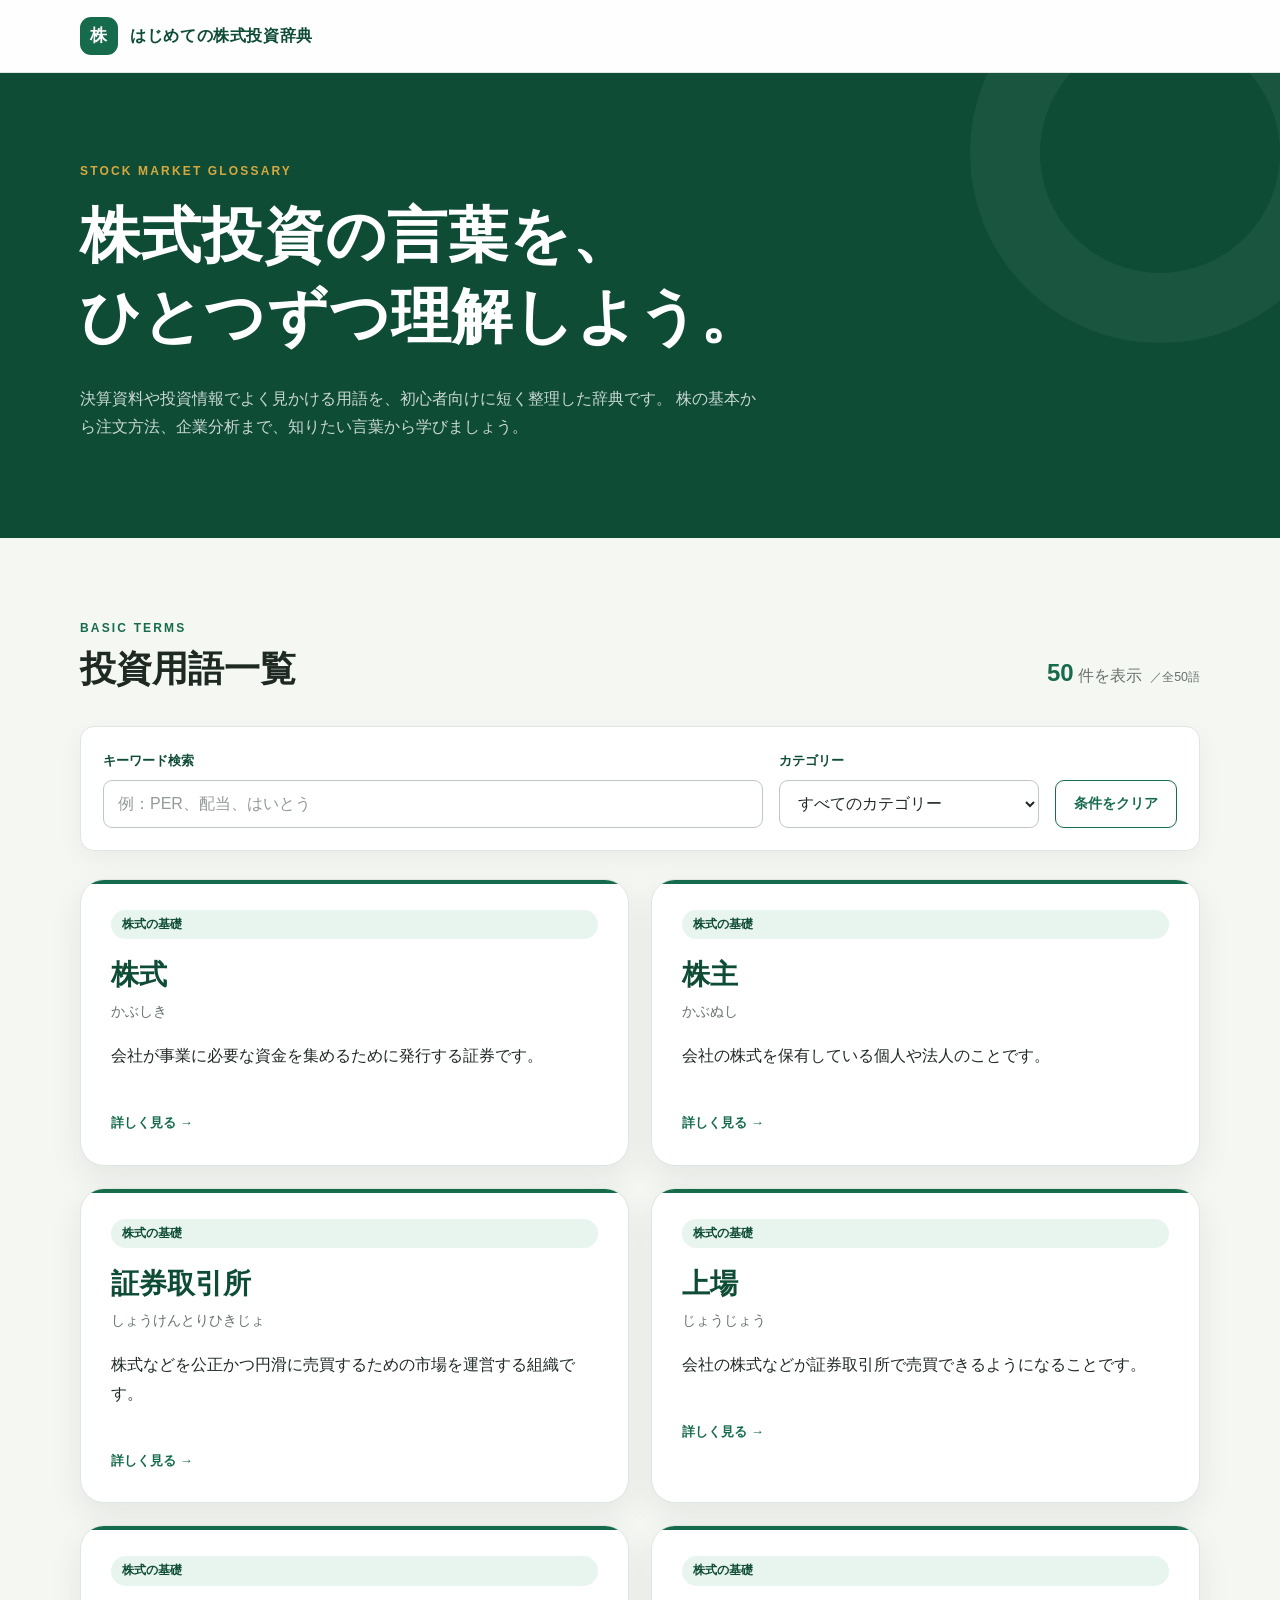
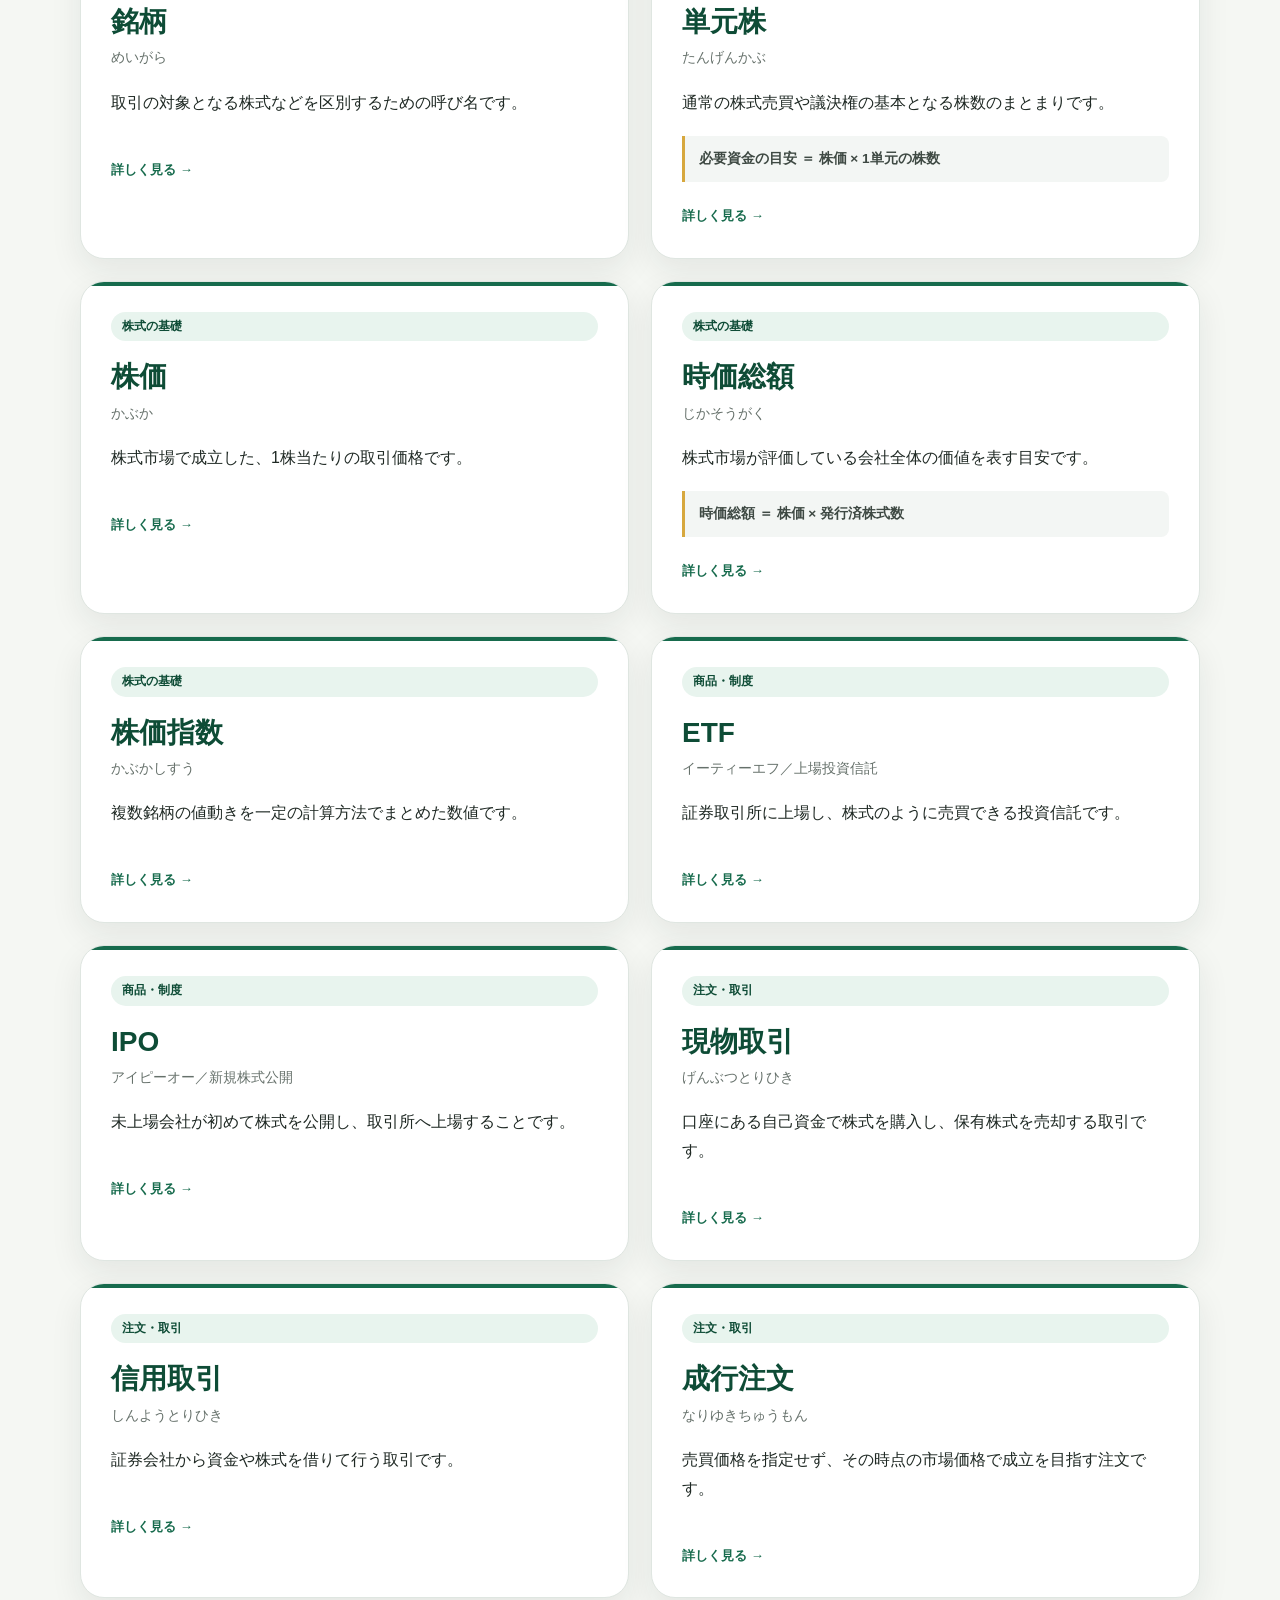
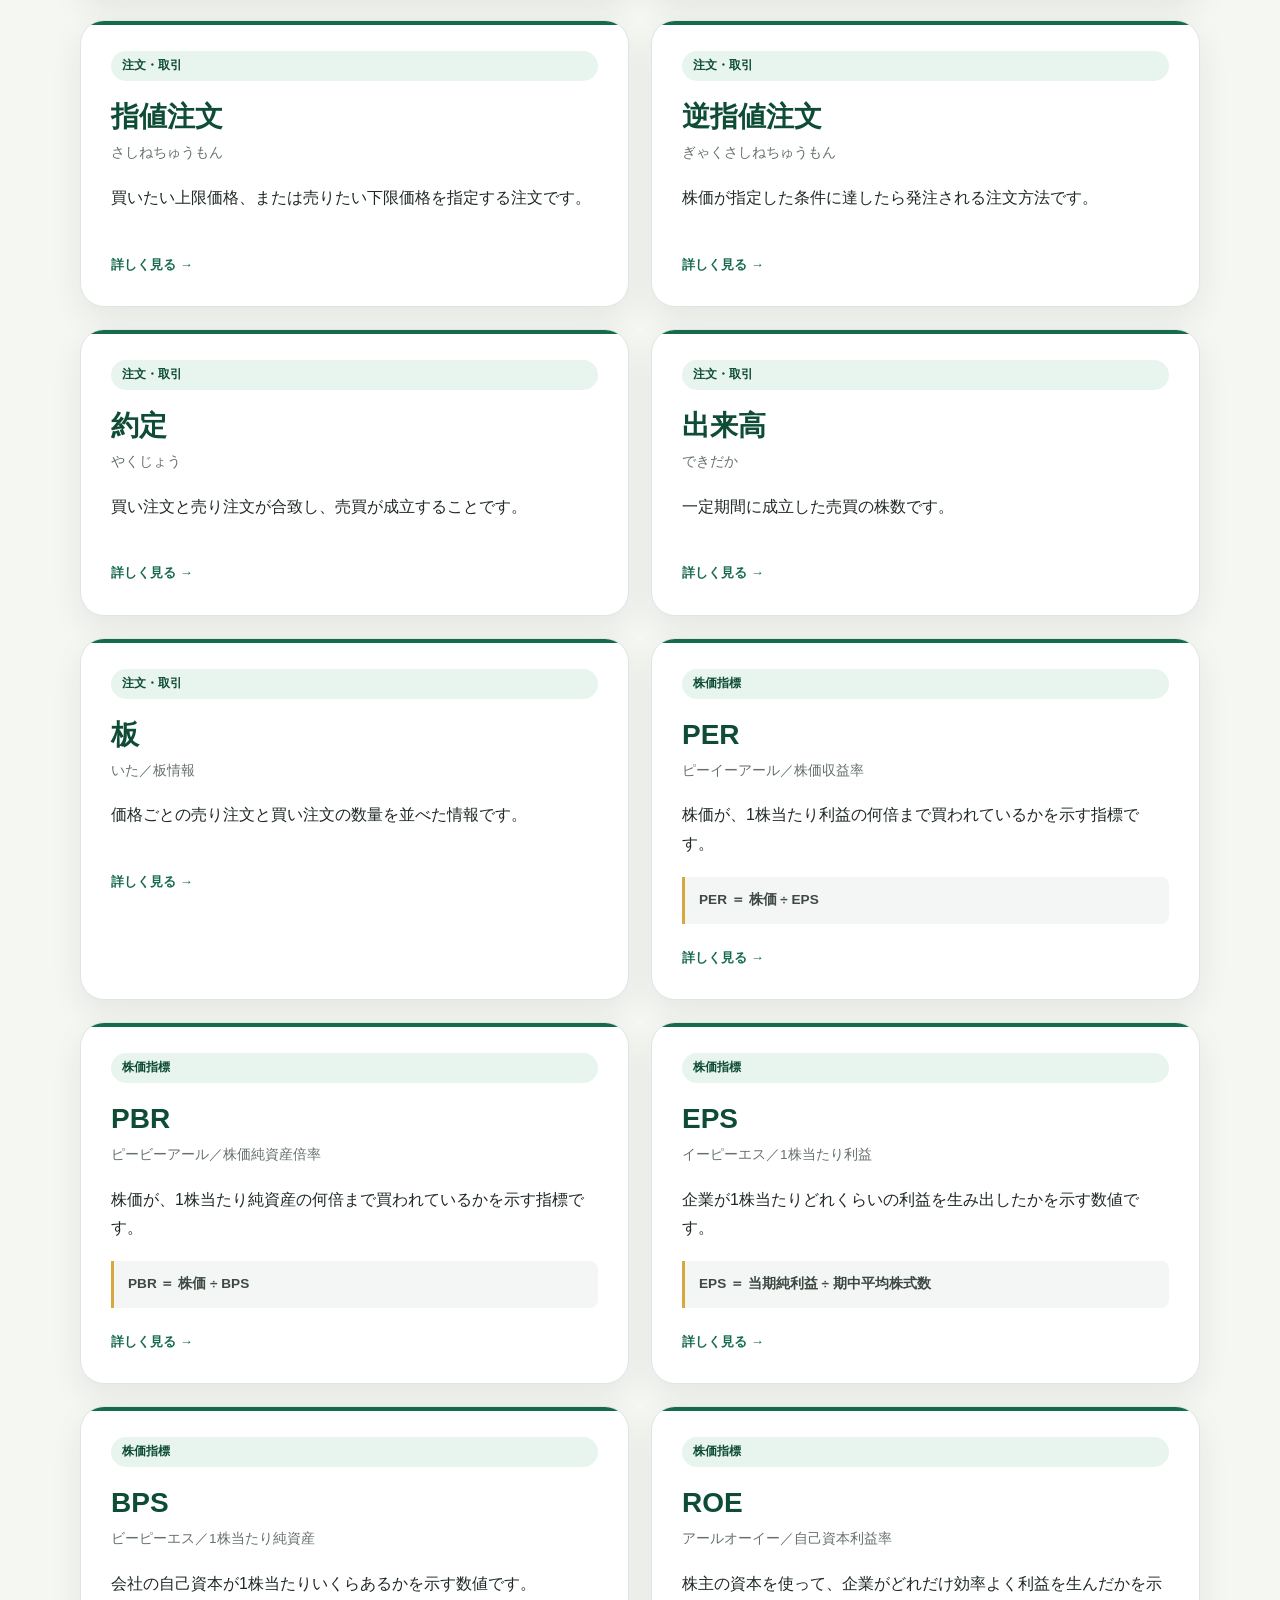
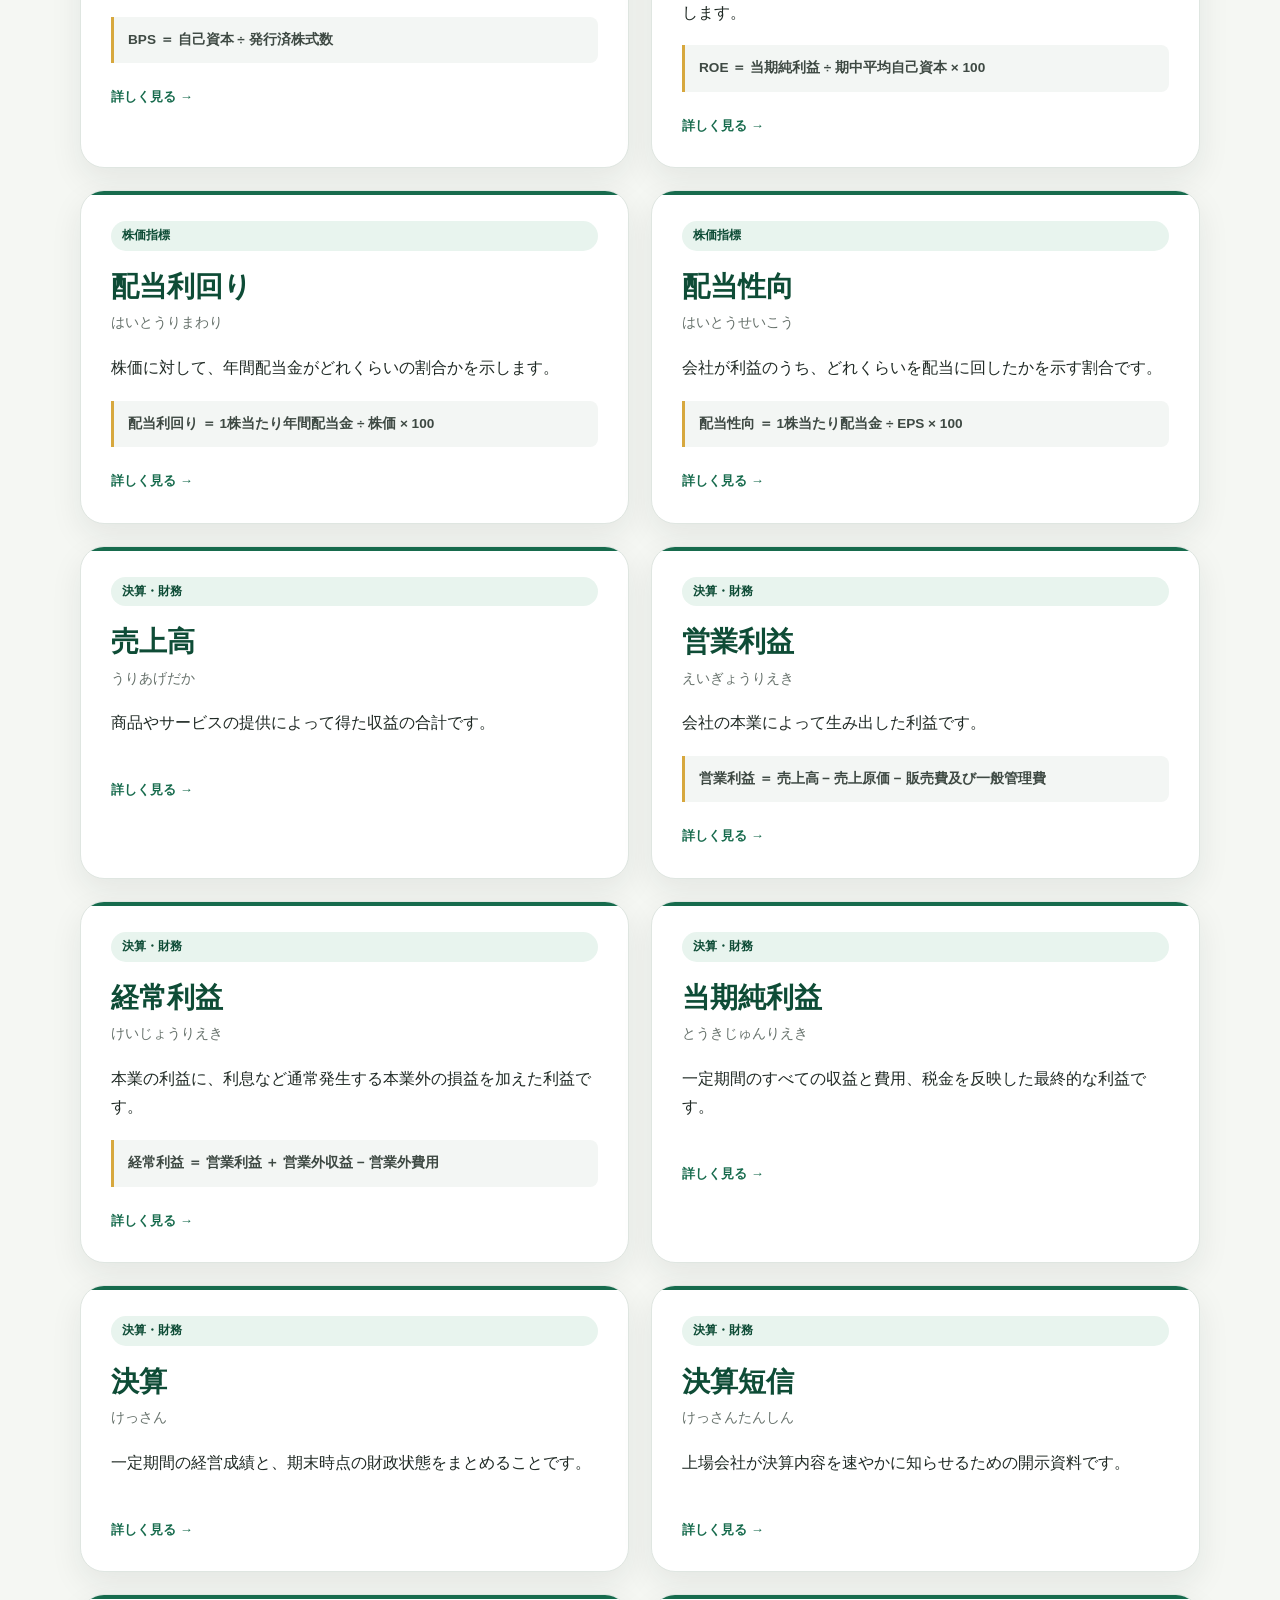
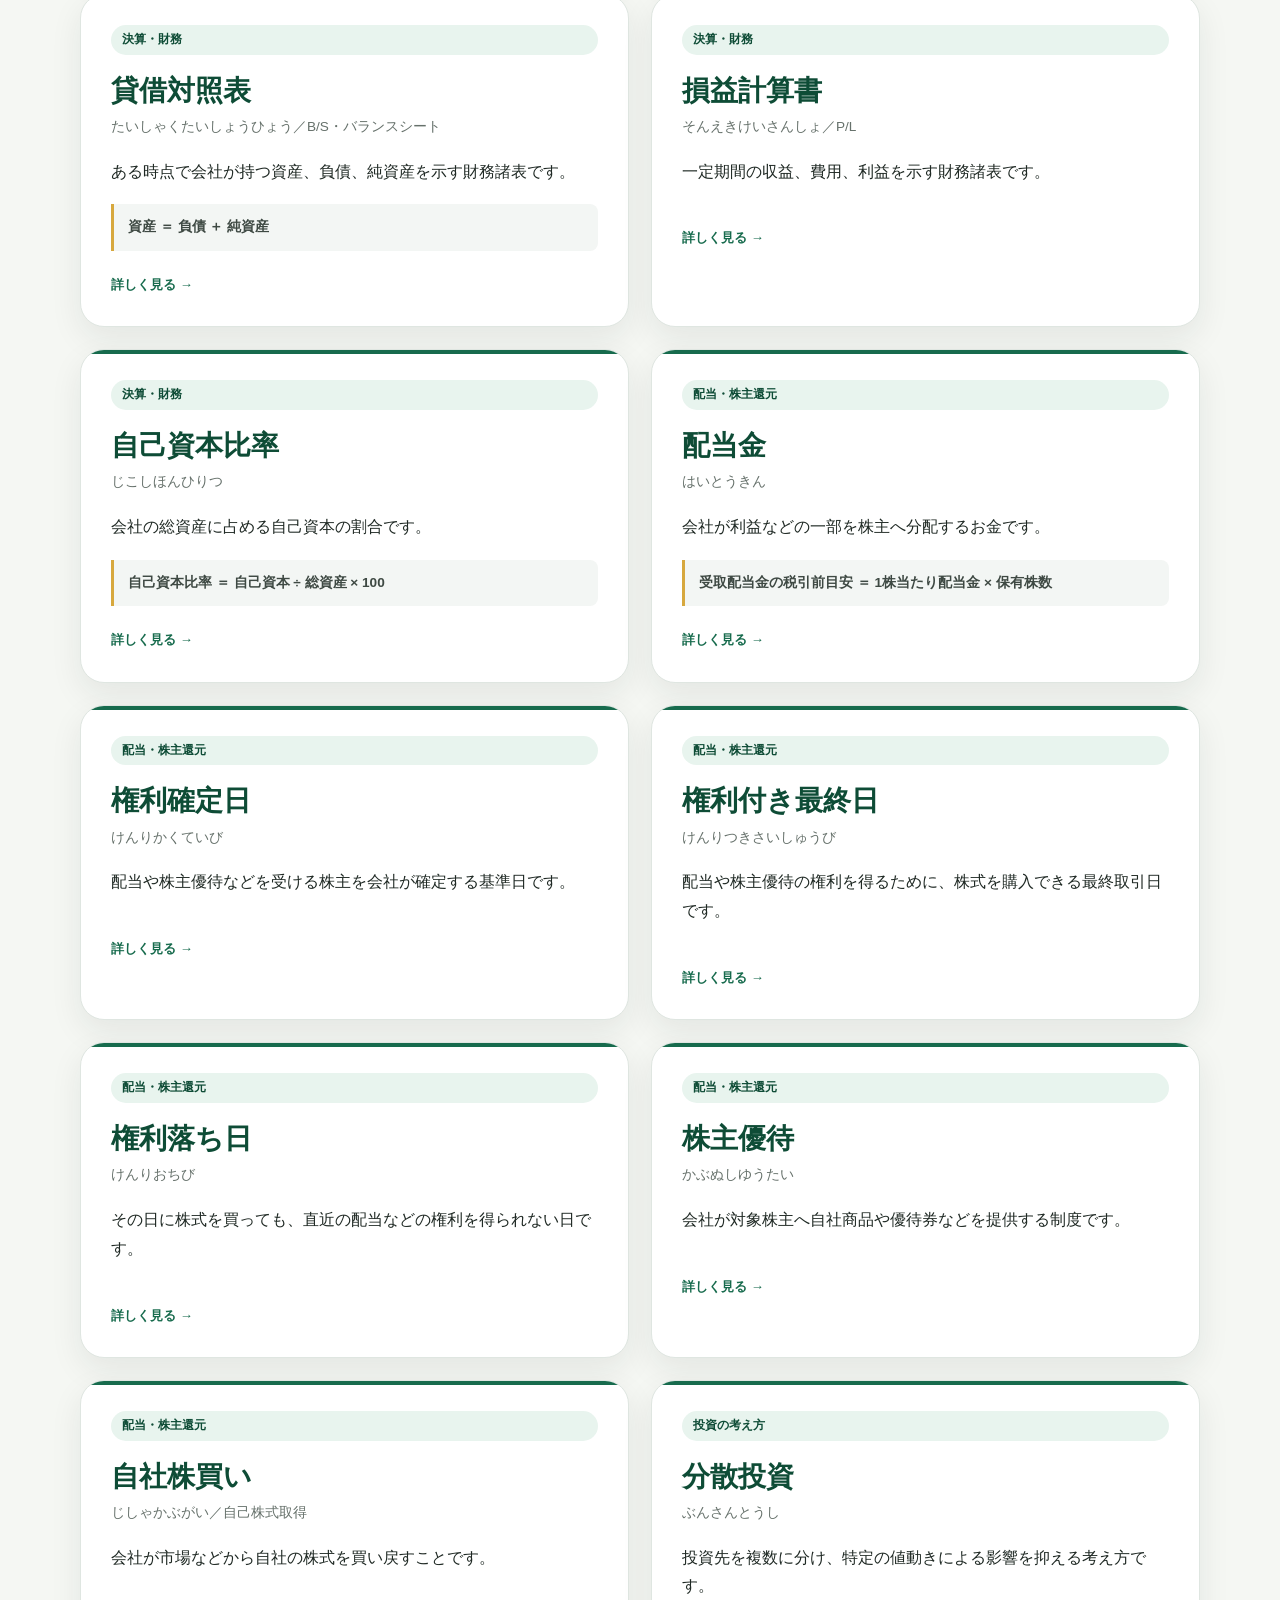
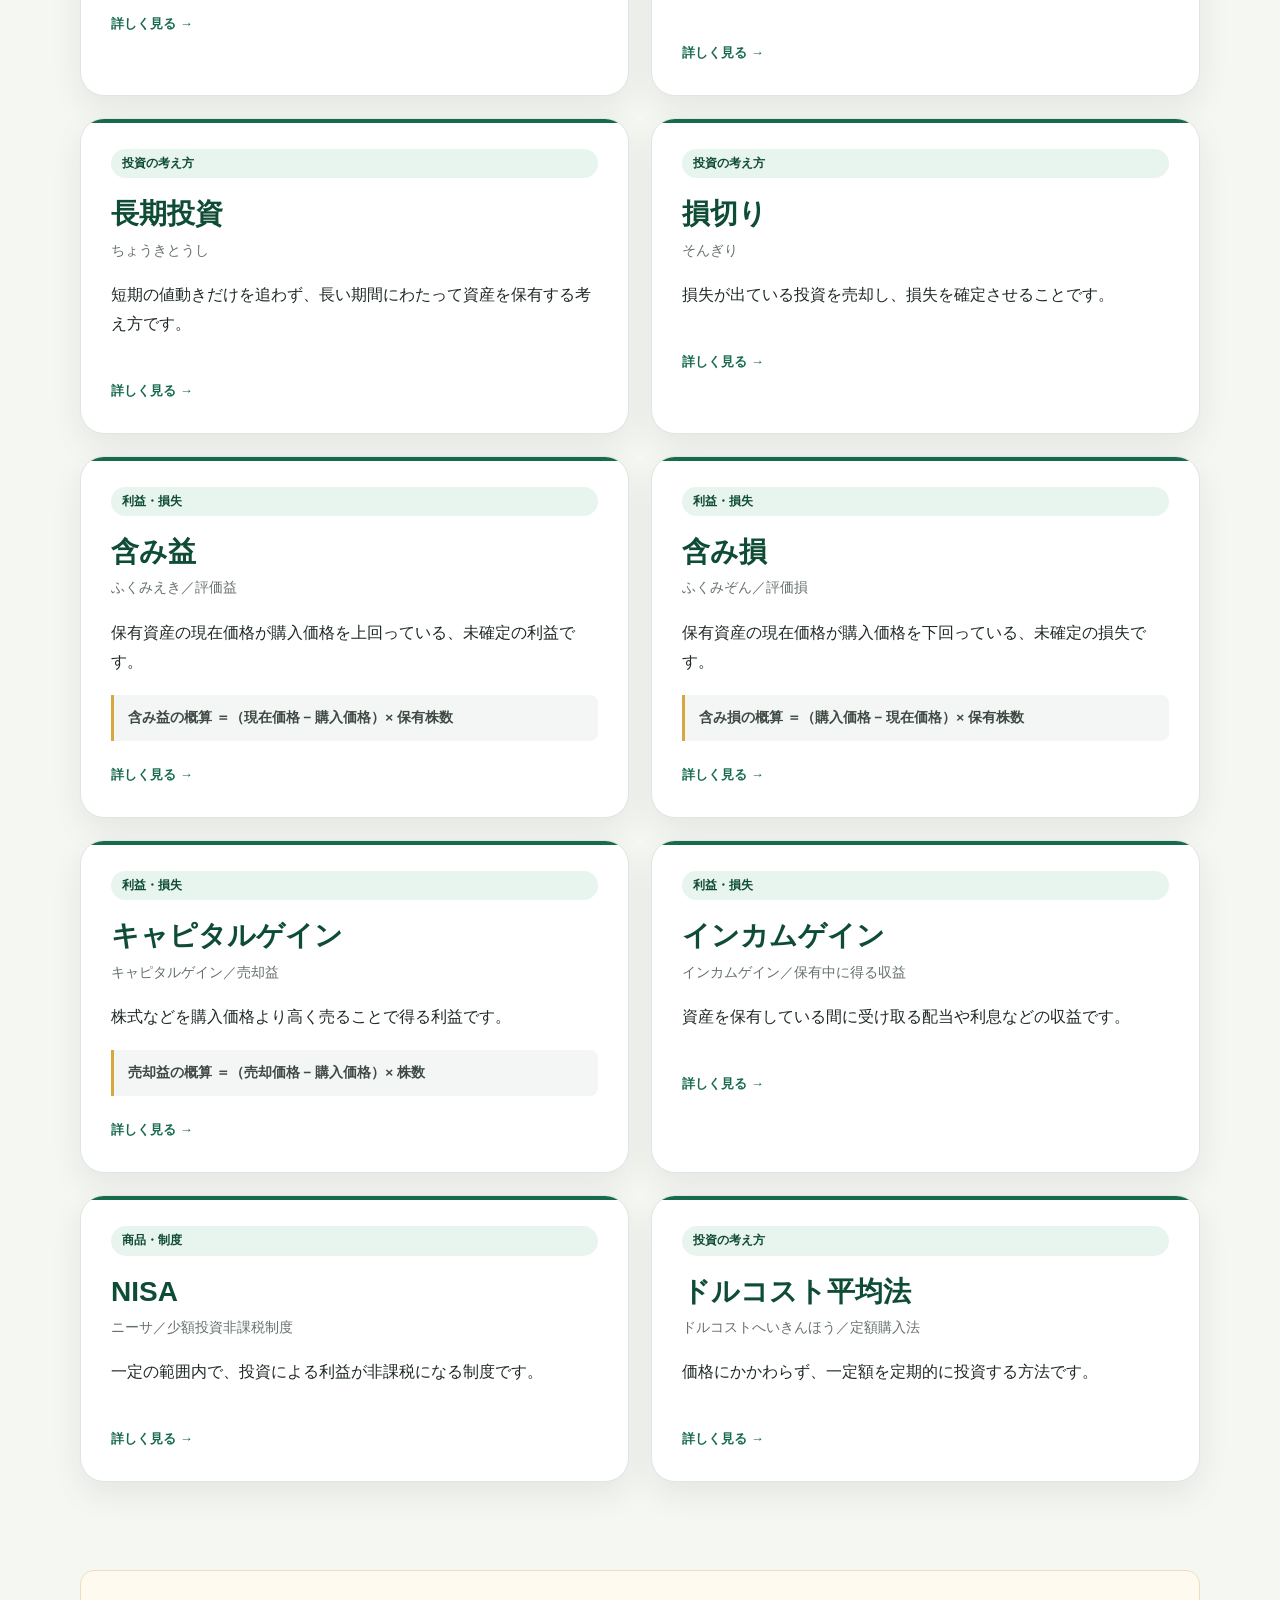
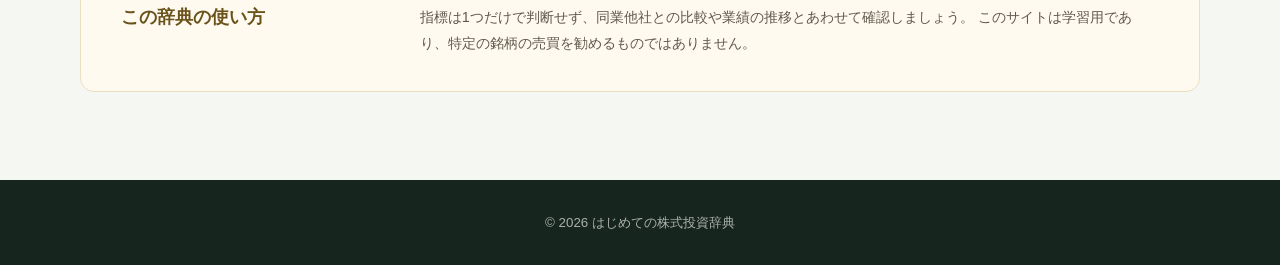
==== index.html @ 3ab5c58b "initial commit" ====
<!doctype html>
<html lang="ja">
  <head>
    <meta charset="UTF-8">
    <meta name="viewport" content="width=device-width, initial-scale=1.0">
    <meta
      name="description"
      content="株式投資を始めたばかりの人向けに、基本用語をわかりやすく紹介する辞書サイトです。"
    >
    <title>はじめての株式投資辞典</title>
    <link rel="stylesheet" href="./css/style.css">
    <script src="./js/app.js" defer></script>
  </head>
  <body>
    <header class="site-header">
      <div class="container header-inner">
        <a class="site-title" href="./index.html" aria-label="はじめての株式投資辞典 トップページ">
          <span class="site-title-mark" aria-hidden="true">株</span>
          <span>はじめての株式投資辞典</span>
        </a>
      </div>
    </header>

    <main>
      <section class="hero">
        <div class="container hero-inner">
          <p class="eyebrow">STOCK MARKET GLOSSARY</p>
          <h1>株式投資の言葉を、<br>ひとつずつ理解しよう。</h1>
          <p class="hero-description">
            決算資料や投資情報でよく見かける用語を、初心者向けに短く整理した辞典です。
            株の基本から注文方法、企業分析まで、知りたい言葉から学びましょう。
          </p>
        </div>
      </section>

      <section class="terms-section" aria-labelledby="terms-heading">
        <div class="container">
          <div class="section-heading">
            <div>
              <p class="section-label">BASIC TERMS</p>
              <h2 id="terms-heading">投資用語一覧</h2>
            </div>
            <p class="term-count">
              <strong id="term-count">—</strong>件を表示
              <small id="total-count"></small>
            </p>
          </div>

          <form id="search-form" class="search-panel" role="search">
            <div class="form-field search-field">
              <label for="search-input">キーワード検索</label>
              <input
                id="search-input"
                type="search"
                placeholder="例：PER、配当、はいとう"
                autocomplete="off"
              >
            </div>
            <div class="form-field">
              <label for="category-filter">カテゴリー</label>
              <select id="category-filter">
                <option value="">すべてのカテゴリー</option>
              </select>
            </div>
            <button id="reset-filters" class="reset-button" type="button">
              条件をクリア
            </button>
          </form>

          <p id="terms-status" class="terms-status" role="status">
            用語を読み込んでいます…
          </p>
          <div id="term-grid" class="term-grid" aria-busy="true"></div>
        </div>
      </section>

      <aside class="notice" aria-labelledby="notice-heading">
        <div class="container notice-inner">
          <h2 id="notice-heading">この辞典の使い方</h2>
          <p>
            指標は1つだけで判断せず、同業他社との比較や業績の推移とあわせて確認しましょう。
            このサイトは学習用であり、特定の銘柄の売買を勧めるものではありません。
          </p>
        </div>
      </aside>
    </main>

    <footer class="site-footer">
      <div class="container">
        <p><small>&copy; 2026 はじめての株式投資辞典</small></p>
      </div>
    </footer>
  </body>
</html>
---- css/style.css ----
:root {
  --color-bg: #f5f7f3;
  --color-surface: #ffffff;
  --color-text: #1f2924;
  --color-muted: #66716b;
  --color-primary: #176b4d;
  --color-primary-dark: #0e4c36;
  --color-primary-soft: #e8f4ee;
  --color-border: #dfe6e1;
  --color-accent: #d7a83e;
  --shadow-card: 0 12px 32px rgb(31 41 36 / 8%);
  --radius-large: 24px;
  --radius-medium: 14px;
  --content-width: 1120px;
}

*,
*::before,
*::after {
  box-sizing: border-box;
}

html {
  scroll-behavior: smooth;
}

body {
  margin: 0;
  background: var(--color-bg);
  color: var(--color-text);
  font-family:
    "Hiragino Kaku Gothic ProN", "Yu Gothic", "YuGothic", Meiryo, sans-serif;
  line-height: 1.8;
}

a {
  color: inherit;
}

[hidden] {
  display: none !important;
}

:focus-visible {
  outline: 3px solid #d7a83e;
  outline-offset: 3px;
}

.container {
  width: min(calc(100% - 40px), var(--content-width));
  margin-inline: auto;
}

.site-header {
  background: rgb(255 255 255 / 94%);
  border-bottom: 1px solid var(--color-border);
}

.header-inner {
  display: flex;
  align-items: center;
  min-height: 72px;
}

.site-title {
  display: inline-flex;
  gap: 12px;
  align-items: center;
  color: var(--color-primary-dark);
  font-size: 1rem;
  font-weight: 700;
  letter-spacing: 0.04em;
  text-decoration: none;
}

.site-title-mark {
  display: grid;
  width: 38px;
  height: 38px;
  place-items: center;
  background: var(--color-primary);
  border-radius: 11px;
  color: #ffffff;
  font-size: 1.05rem;
}

.hero {
  position: relative;
  overflow: hidden;
  background: var(--color-primary-dark);
  color: #ffffff;
}

.hero::after {
  position: absolute;
  top: -110px;
  right: -70px;
  width: 380px;
  height: 380px;
  border: 70px solid rgb(255 255 255 / 5%);
  border-radius: 50%;
  content: "";
}

.hero-inner {
  position: relative;
  z-index: 1;
  padding-block: 88px 96px;
}

.eyebrow,
.section-label {
  margin: 0 0 12px;
  color: var(--color-accent);
  font-size: 0.75rem;
  font-weight: 700;
  letter-spacing: 0.18em;
}

.hero h1 {
  max-width: 760px;
  margin: 0;
  font-size: clamp(2rem, 5vw, 3.75rem);
  line-height: 1.35;
  letter-spacing: 0.02em;
}

.hero-description {
  max-width: 680px;
  margin: 28px 0 0;
  color: rgb(255 255 255 / 78%);
  font-size: 1rem;
}

.terms-section {
  padding-block: 80px 88px;
}

.section-heading {
  display: flex;
  gap: 24px;
  align-items: end;
  justify-content: space-between;
  margin-bottom: 32px;
}

.section-label {
  color: var(--color-primary);
  margin-bottom: 4px;
}

.section-heading h2,
.notice h2 {
  margin: 0;
  line-height: 1.4;
}

.section-heading h2 {
  font-size: clamp(1.6rem, 3vw, 2.25rem);
}

.term-count {
  margin: 0;
  color: var(--color-muted);
  white-space: nowrap;
}

.term-count strong {
  margin-right: 4px;
  color: var(--color-primary);
  font-size: 1.5rem;
}

.term-count small {
  margin-left: 4px;
  font-size: 0.78rem;
}

.search-panel {
  display: grid;
  grid-template-columns: minmax(0, 1fr) minmax(200px, 260px) auto;
  gap: 16px;
  align-items: end;
  margin-bottom: 28px;
  padding: 22px;
  background: var(--color-surface);
  border: 1px solid var(--color-border);
  border-radius: var(--radius-medium);
  box-shadow: 0 8px 24px rgb(31 41 36 / 5%);
}

.form-field {
  display: flex;
  flex-direction: column;
  gap: 7px;
}

.form-field label {
  color: var(--color-primary-dark);
  font-size: 0.82rem;
  font-weight: 700;
}

.form-field input,
.form-field select {
  width: 100%;
  height: 48px;
  padding-inline: 14px;
  background: #ffffff;
  border: 1px solid #bdc9c1;
  border-radius: 9px;
  color: var(--color-text);
  font: inherit;
}

.form-field input::placeholder {
  color: #929b96;
}

.form-field input:focus,
.form-field select:focus {
  border-color: var(--color-primary);
  outline: 3px solid rgb(23 107 77 / 16%);
}

.reset-button {
  height: 48px;
  padding-inline: 18px;
  background: #ffffff;
  border: 1px solid var(--color-primary);
  border-radius: 9px;
  color: var(--color-primary);
  cursor: pointer;
  font: inherit;
  font-size: 0.85rem;
  font-weight: 700;
}

.reset-button:hover {
  background: var(--color-primary-soft);
}

.term-grid {
  display: grid;
  grid-template-columns: repeat(2, minmax(0, 1fr));
  gap: 22px;
}

.terms-status {
  margin: 0;
  padding: 30px;
  background: var(--color-surface);
  border: 1px solid var(--color-border);
  border-radius: var(--radius-medium);
  color: var(--color-muted);
  text-align: center;
}

.terms-status.is-error {
  background: #fff4f2;
  border-color: #edc5bd;
  color: #8b3024;
}

.term-card {
  position: relative;
  overflow: hidden;
  background: var(--color-surface);
  border: 1px solid var(--color-border);
  border-radius: var(--radius-large);
  box-shadow: var(--shadow-card);
  transition:
    transform 180ms ease,
    box-shadow 180ms ease,
    border-color 180ms ease;
}

.term-card::before {
  position: absolute;
  top: 0;
  left: 0;
  width: 100%;
  height: 4px;
  background: var(--color-primary);
  content: "";
}

.term-card:hover {
  border-color: #adc9bb;
  box-shadow: 0 18px 38px rgb(31 41 36 / 13%);
  transform: translateY(-3px);
}

.term-card:focus-within {
  border-color: var(--color-primary);
}

.term-card-link {
  display: flex;
  flex-direction: column;
  min-height: 100%;
  padding: 30px;
  text-decoration: none;
}

.term-card-link:focus-visible {
  outline-offset: -4px;
}

.category-badge {
  display: inline-block;
  padding: 4px 11px;
  background: var(--color-primary-soft);
  border-radius: 999px;
  color: var(--color-primary-dark);
  font-size: 0.75rem;
  font-weight: 700;
}

.term-card h3 {
  margin: 18px 0 0;
  color: var(--color-primary-dark);
  font-size: 1.75rem;
  line-height: 1.3;
}

.reading {
  margin: 6px 0 0;
  color: var(--color-muted);
  font-size: 0.85rem;
}

.term-summary {
  margin: 18px 0;
}

.formula {
  margin: 0;
  padding: 11px 14px;
  background: #f3f6f4;
  border-left: 3px solid var(--color-accent);
  border-radius: 0 8px 8px 0;
  color: #3e4943;
  font-size: 0.85rem;
  font-weight: 700;
}

.detail-link-label {
  margin-top: 22px;
  color: var(--color-primary);
  font-size: 0.82rem;
  font-weight: 700;
}

.detail-main {
  min-height: calc(100vh - 145px);
  padding-block: 30px 88px;
}

.breadcrumb {
  display: flex;
  gap: 9px;
  align-items: center;
  margin-bottom: 24px;
  color: var(--color-muted);
  font-size: 0.82rem;
}

.breadcrumb a {
  color: var(--color-primary);
  text-underline-offset: 3px;
}

.detail-status {
  margin-bottom: 28px;
}

.term-detail {
  overflow: hidden;
  background: var(--color-surface);
  border: 1px solid var(--color-border);
  border-radius: var(--radius-large);
  box-shadow: var(--shadow-card);
}

.detail-header {
  padding: 50px 56px;
  background: var(--color-primary-dark);
  color: #ffffff;
}

.detail-header h1 {
  margin: 18px 0 0;
  font-size: clamp(2.4rem, 6vw, 4.5rem);
  line-height: 1.2;
}

.detail-reading {
  margin: 8px 0 0;
  color: rgb(255 255 255 / 68%);
  font-size: 0.9rem;
}

.detail-summary {
  max-width: 780px;
  margin: 28px 0 0;
  color: rgb(255 255 255 / 88%);
  font-size: clamp(1rem, 2vw, 1.2rem);
}

.detail-content {
  padding: 12px 56px 46px;
}

.detail-section {
  display: grid;
  grid-template-columns: 180px minmax(0, 1fr);
  gap: 34px;
  padding-block: 34px;
  border-bottom: 1px solid var(--color-border);
}

.detail-section:last-child {
  border-bottom: 0;
}

.detail-section h2,
.related-section h2 {
  margin: 0;
  color: var(--color-primary-dark);
  font-size: 1.08rem;
  line-height: 1.6;
}

.detail-section > p {
  margin-block: 0;
}

.detail-formula {
  align-self: start;
}

.caution-section {
  margin-top: 20px;
  padding: 26px;
  background: #fffaf0;
  border: 1px solid #ecdfbf;
  border-radius: var(--radius-medium);
}

.caution-section h2 {
  color: #6a521b;
}

.caution-section p {
  color: #5f594c;
}

.related-section {
  margin-top: 54px;
}

.related-heading-row {
  margin-bottom: 20px;
}

.related-grid {
  display: grid;
  grid-template-columns: repeat(3, minmax(0, 1fr));
  gap: 16px;
}

.related-card {
  display: flex;
  flex-direction: column;
  gap: 8px;
  padding: 22px;
  background: var(--color-surface);
  border: 1px solid var(--color-border);
  border-radius: var(--radius-medium);
  text-decoration: none;
  transition:
    border-color 180ms ease,
    transform 180ms ease;
}

.related-card:hover {
  border-color: var(--color-primary);
  transform: translateY(-2px);
}

.related-card strong {
  color: var(--color-primary-dark);
  font-size: 1.05rem;
}

.related-card span {
  color: var(--color-muted);
  font-size: 0.82rem;
  line-height: 1.7;
}

.back-link {
  display: inline-block;
  margin-top: 42px;
  color: var(--color-primary);
  font-size: 0.9rem;
  font-weight: 700;
  text-underline-offset: 4px;
}

.notice {
  padding-bottom: 88px;
}

.notice-inner {
  display: grid;
  grid-template-columns: minmax(180px, 0.35fr) 1fr;
  gap: 40px;
  padding: 34px 40px;
  background: #fffaf0;
  border: 1px solid #ecdfbf;
  border-radius: var(--radius-medium);
}

.notice h2 {
  color: #6a521b;
  font-size: 1.1rem;
}

.notice p {
  margin: 0;
  color: #5f594c;
  font-size: 0.9rem;
}

.site-footer {
  padding-block: 28px;
  background: #17251f;
  color: rgb(255 255 255 / 64%);
  text-align: center;
}

.site-footer p {
  margin: 0;
}

@media (max-width: 720px) {
  .container {
    width: min(calc(100% - 28px), var(--content-width));
  }

  .header-inner {
    min-height: 64px;
  }

  .hero-inner {
    padding-block: 64px 70px;
  }

  .hero-description {
    margin-top: 22px;
    font-size: 0.95rem;
  }

  .terms-section {
    padding-block: 58px 64px;
  }

  .section-heading {
    align-items: start;
  }

  .search-panel {
    grid-template-columns: 1fr;
    padding: 18px;
  }

  .reset-button {
    width: 100%;
  }

  .term-grid {
    grid-template-columns: 1fr;
  }

  .term-card {
    border-radius: 18px;
  }

  .term-card-link {
    padding: 25px 22px;
  }

  .detail-main {
    padding-block: 22px 64px;
  }

  .detail-header {
    padding: 38px 24px;
  }

  .detail-content {
    padding: 4px 22px 28px;
  }

  .detail-section {
    grid-template-columns: 1fr;
    gap: 12px;
    padding-block: 26px;
  }

  .caution-section {
    padding: 22px;
  }

  .related-grid {
    grid-template-columns: 1fr;
  }

  .notice {
    padding-bottom: 64px;
  }

  .notice-inner {
    grid-template-columns: 1fr;
    gap: 12px;
    padding: 26px 22px;
  }
}

@media (prefers-reduced-motion: reduce) {
  html {
    scroll-behavior: auto;
  }

  .term-card,
  .related-card {
    transition: none;
  }
}
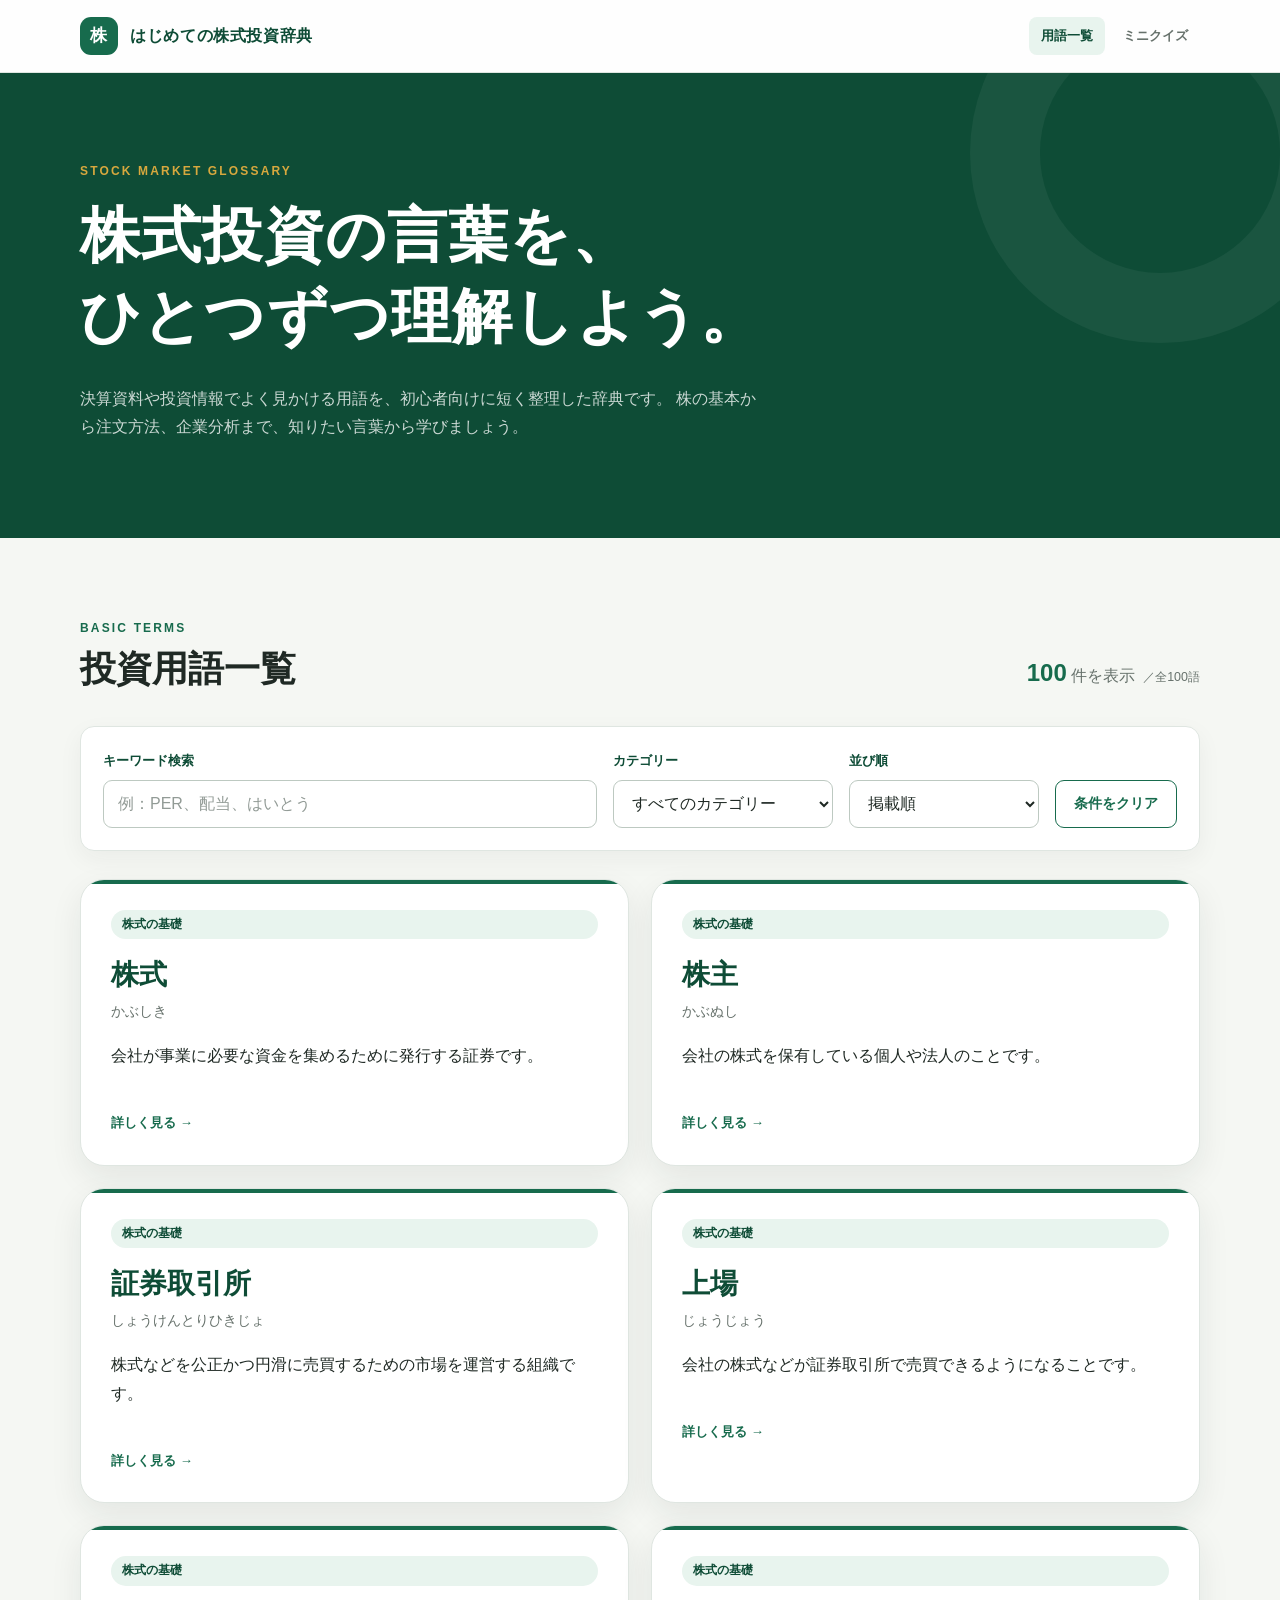
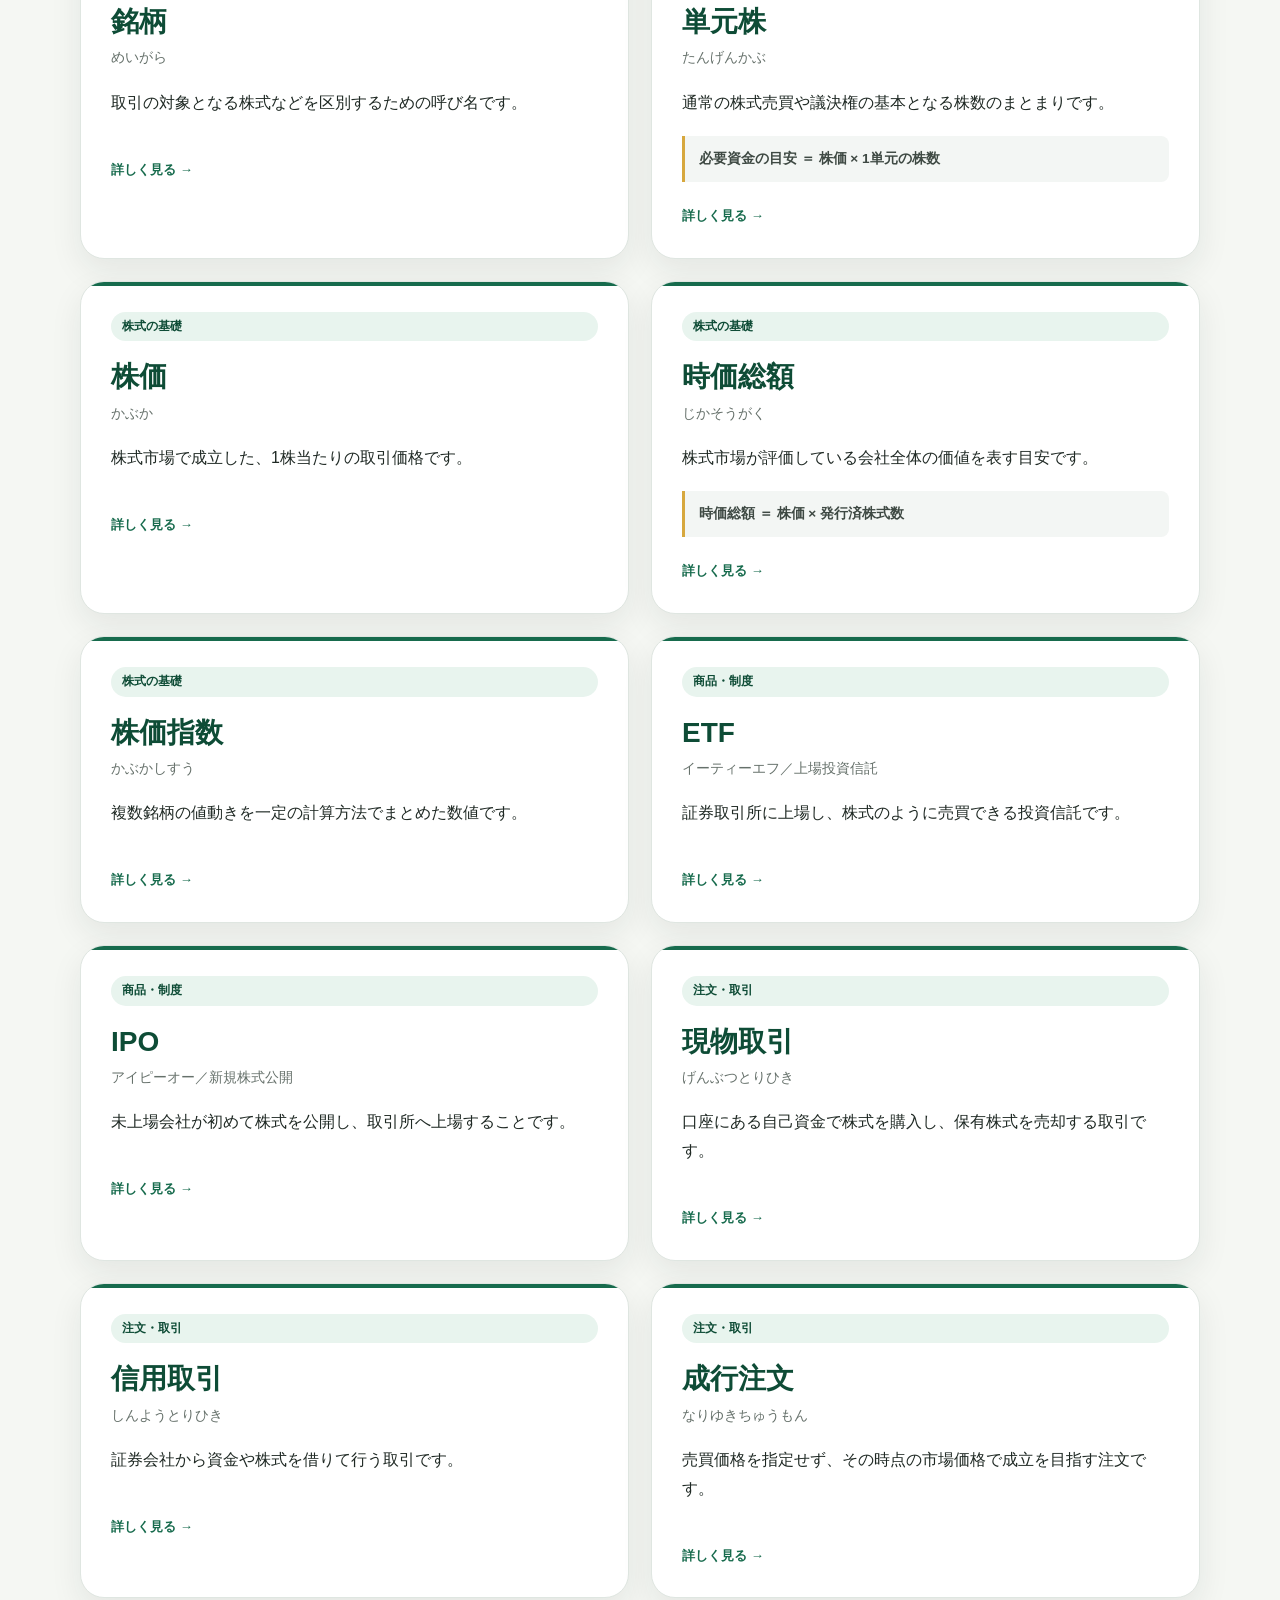
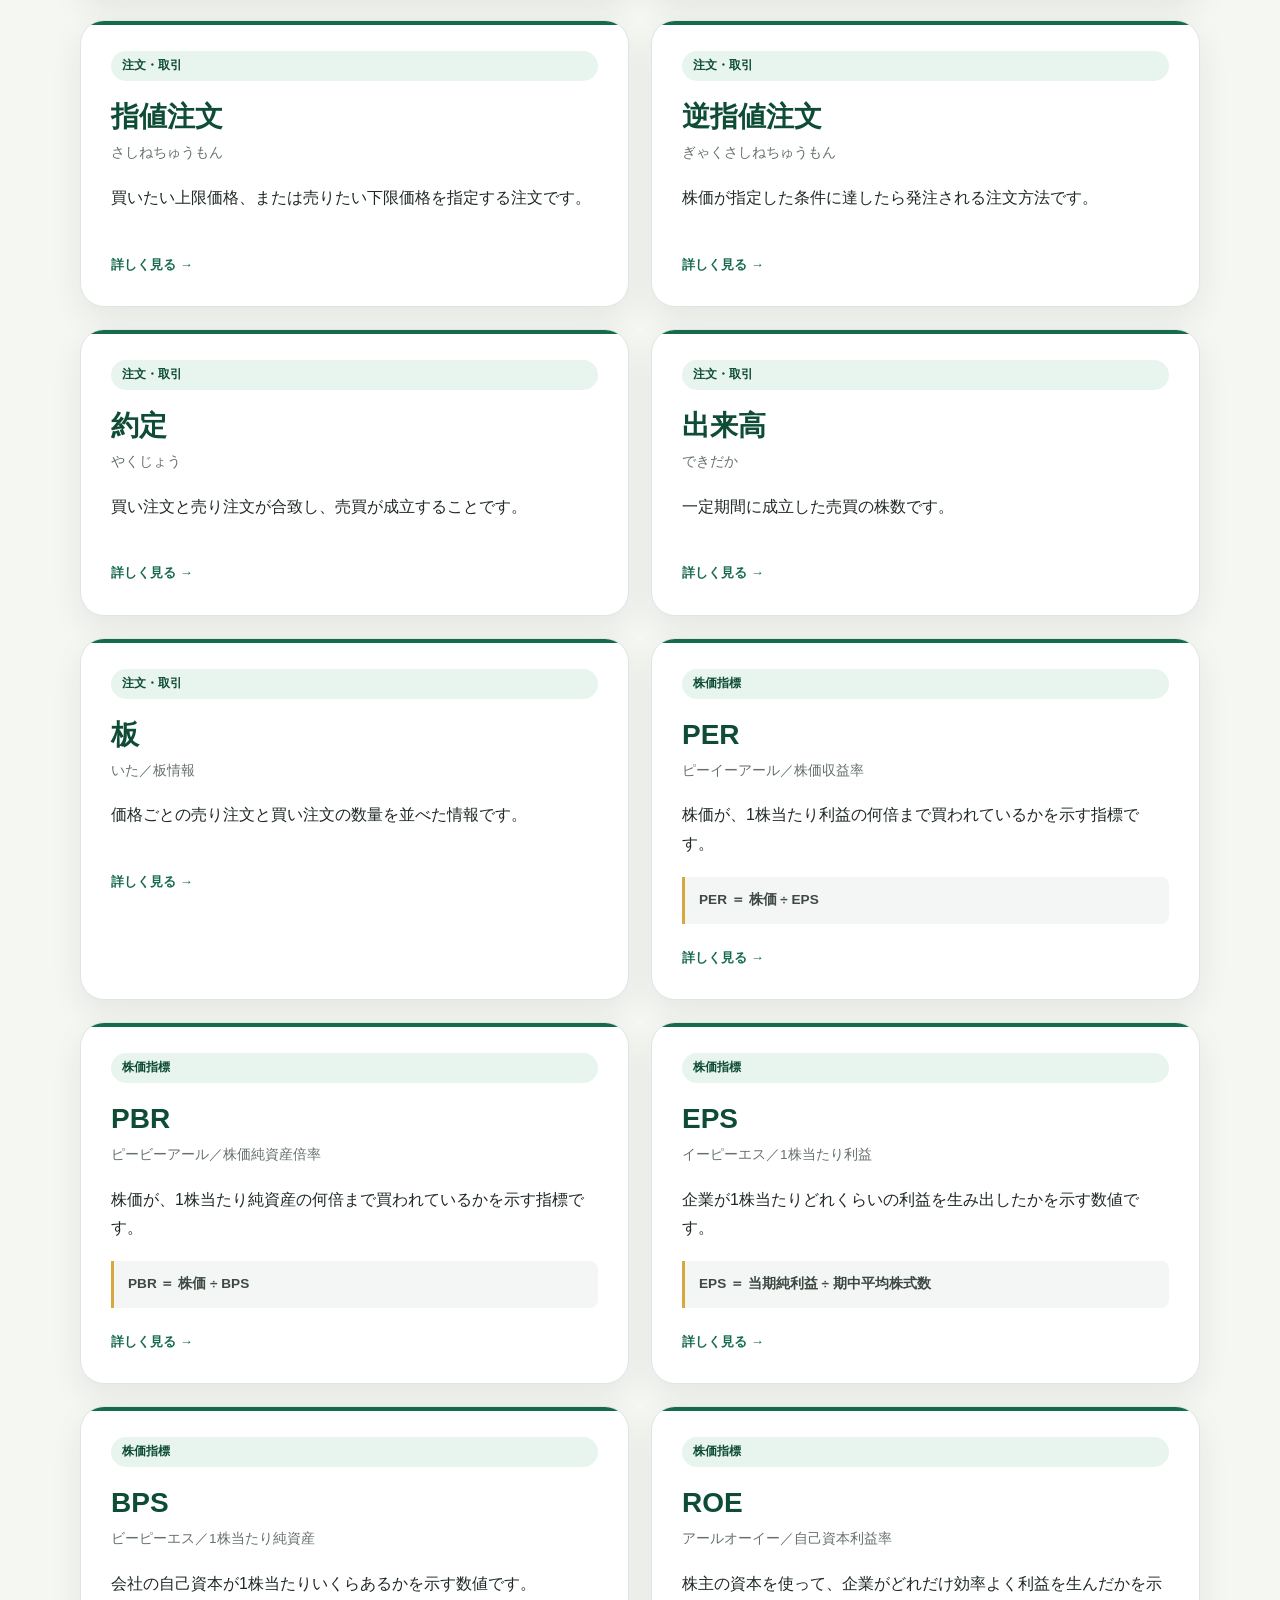
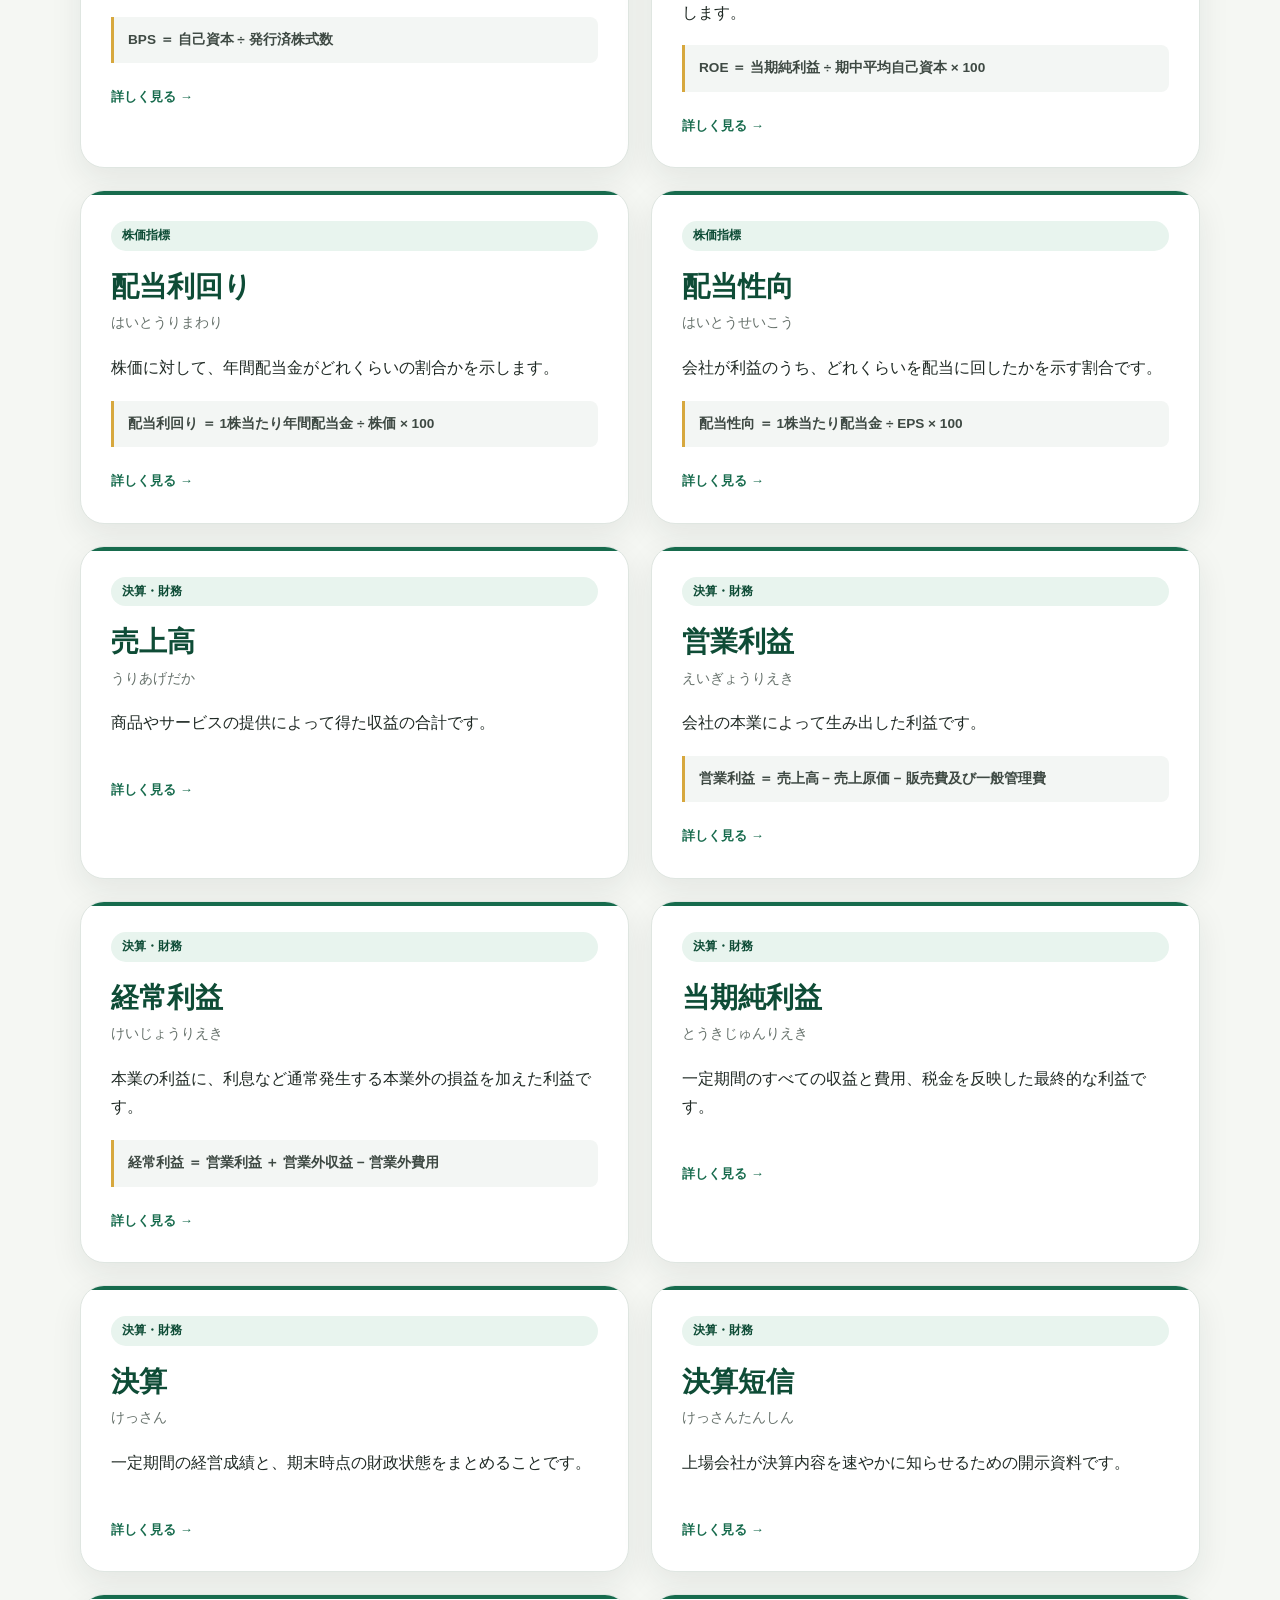
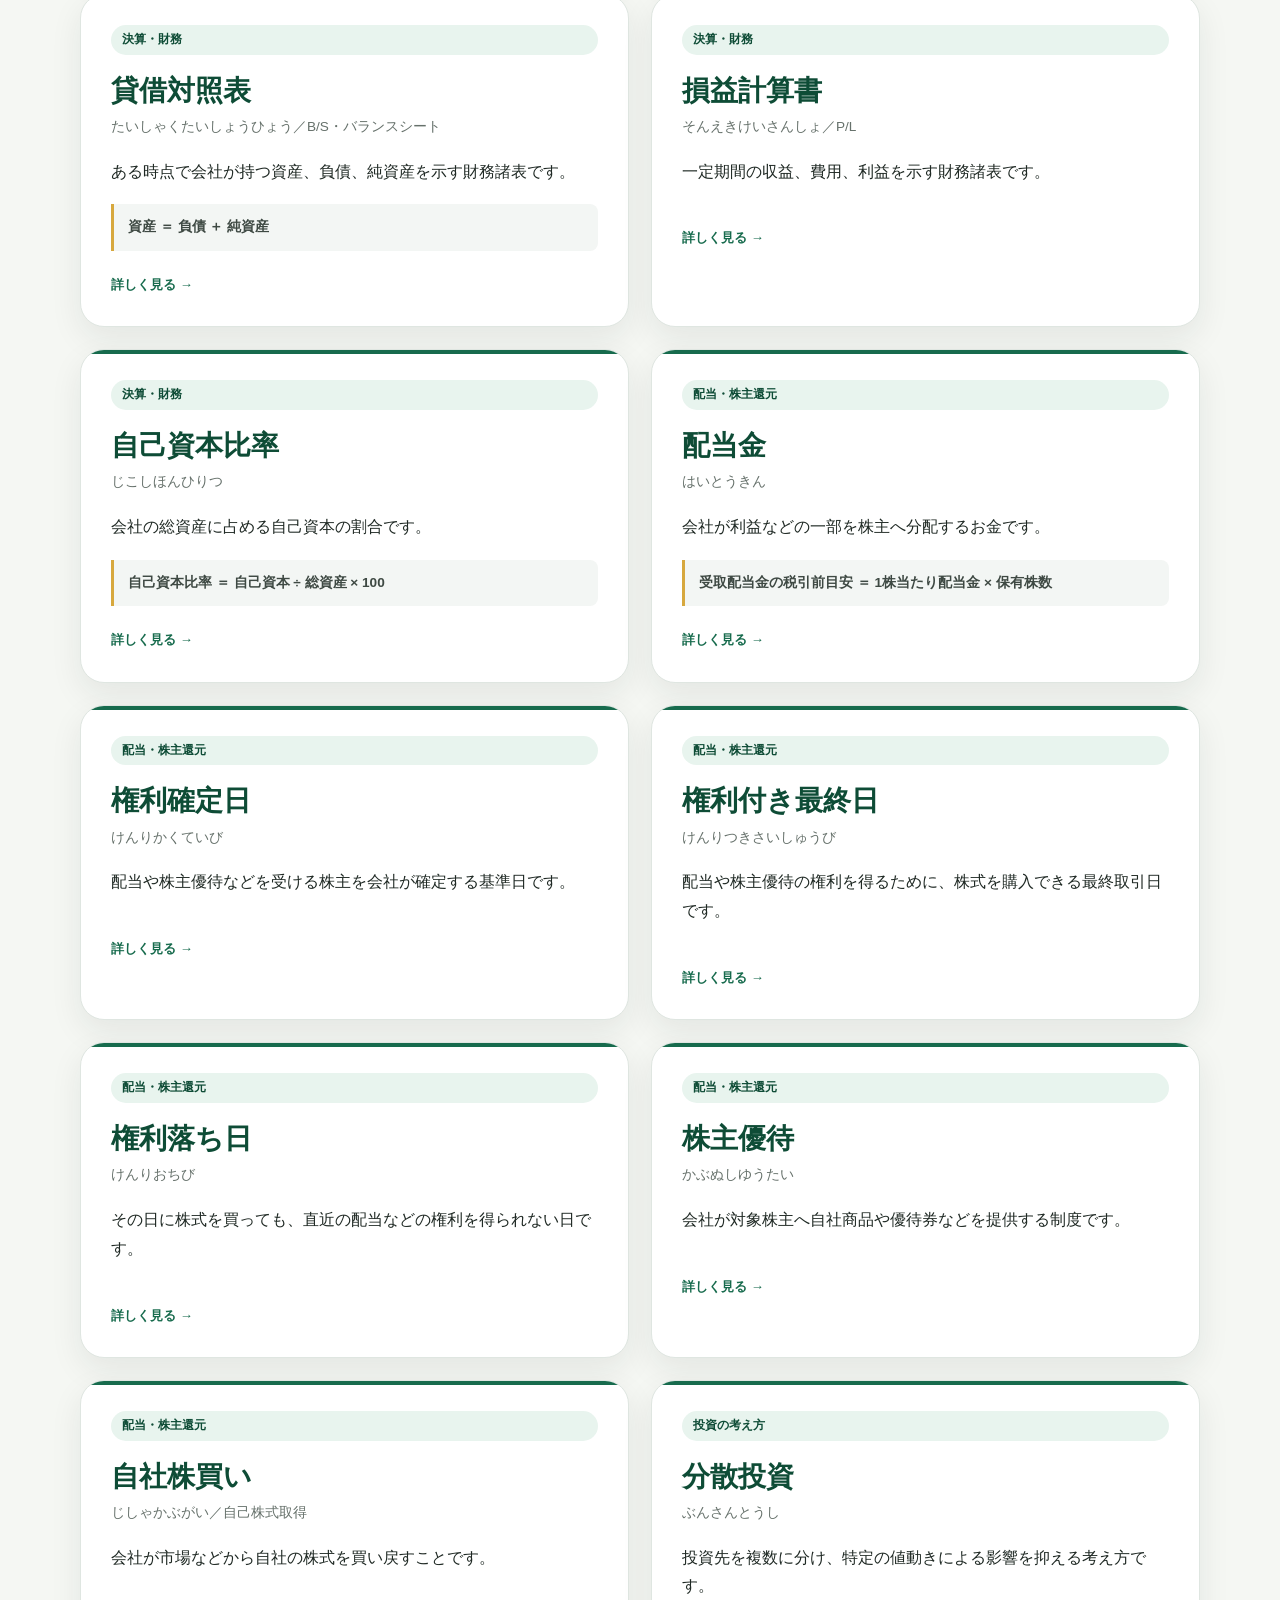
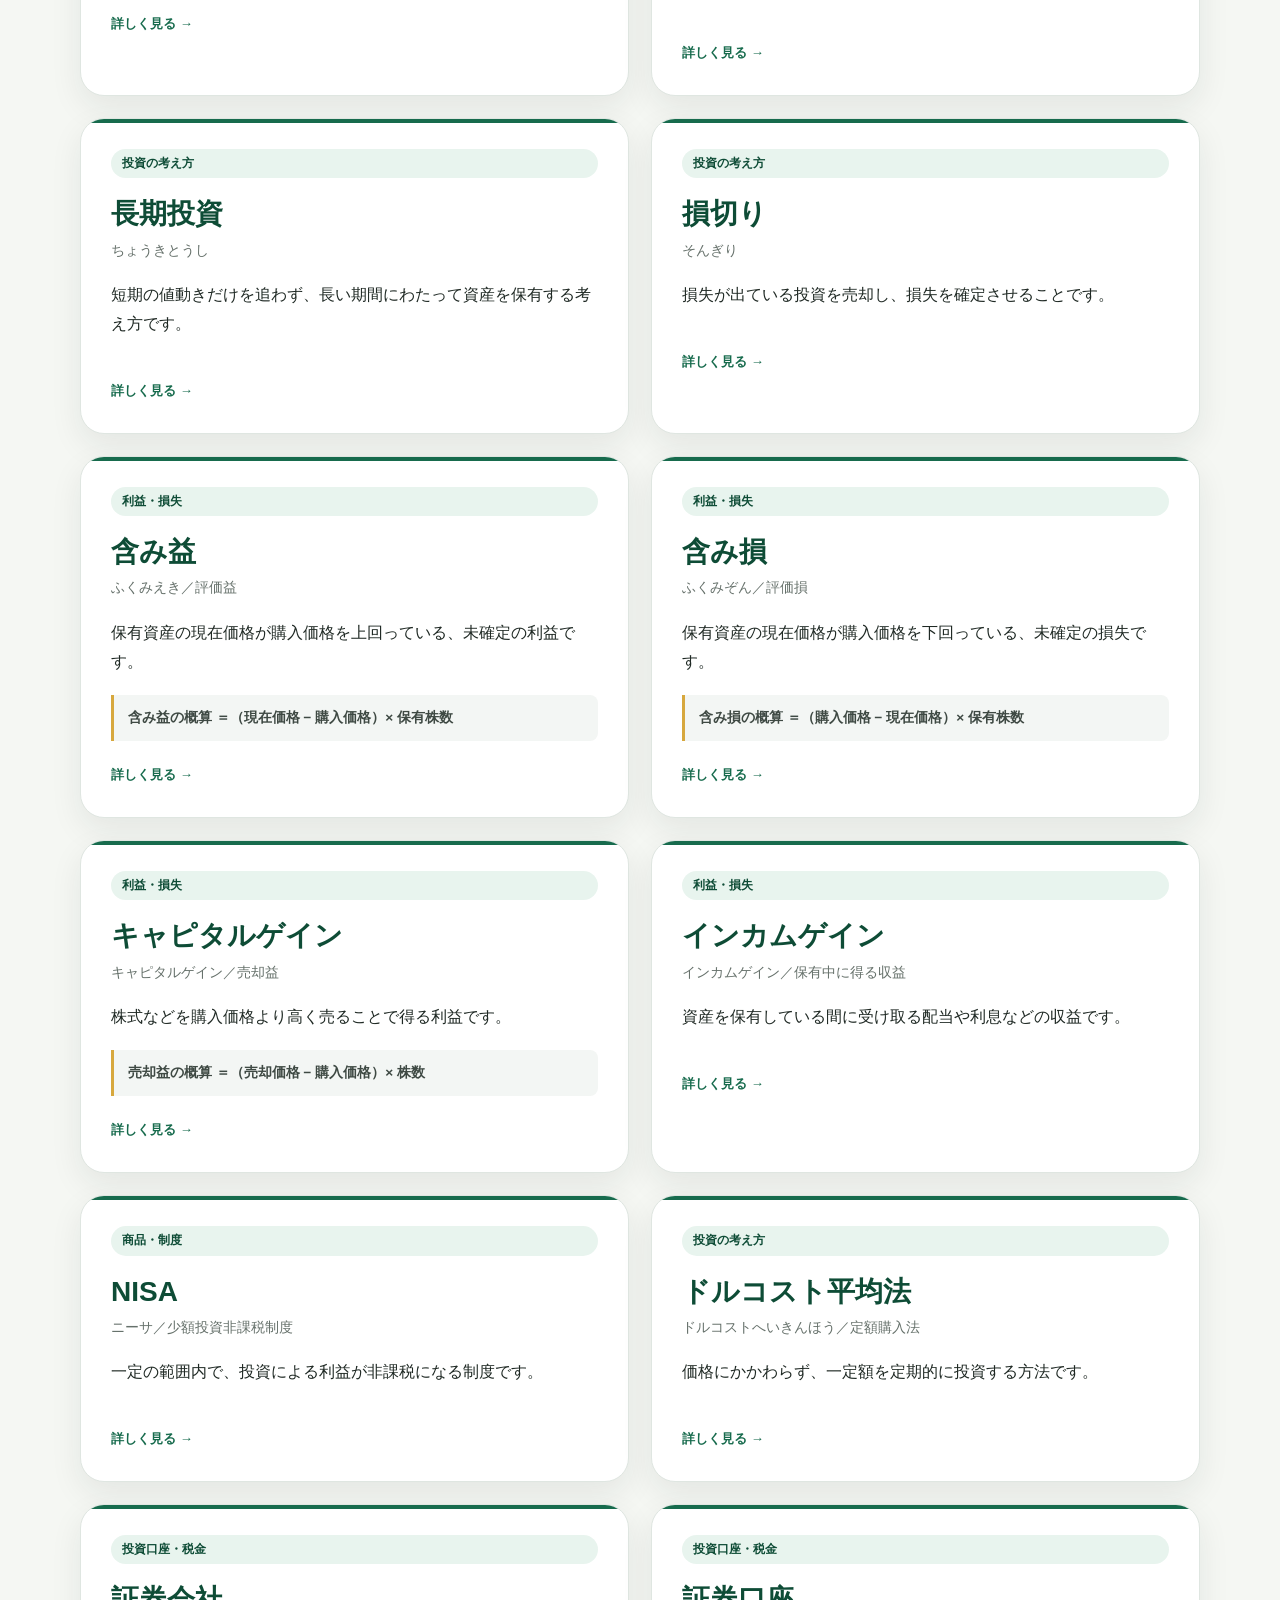
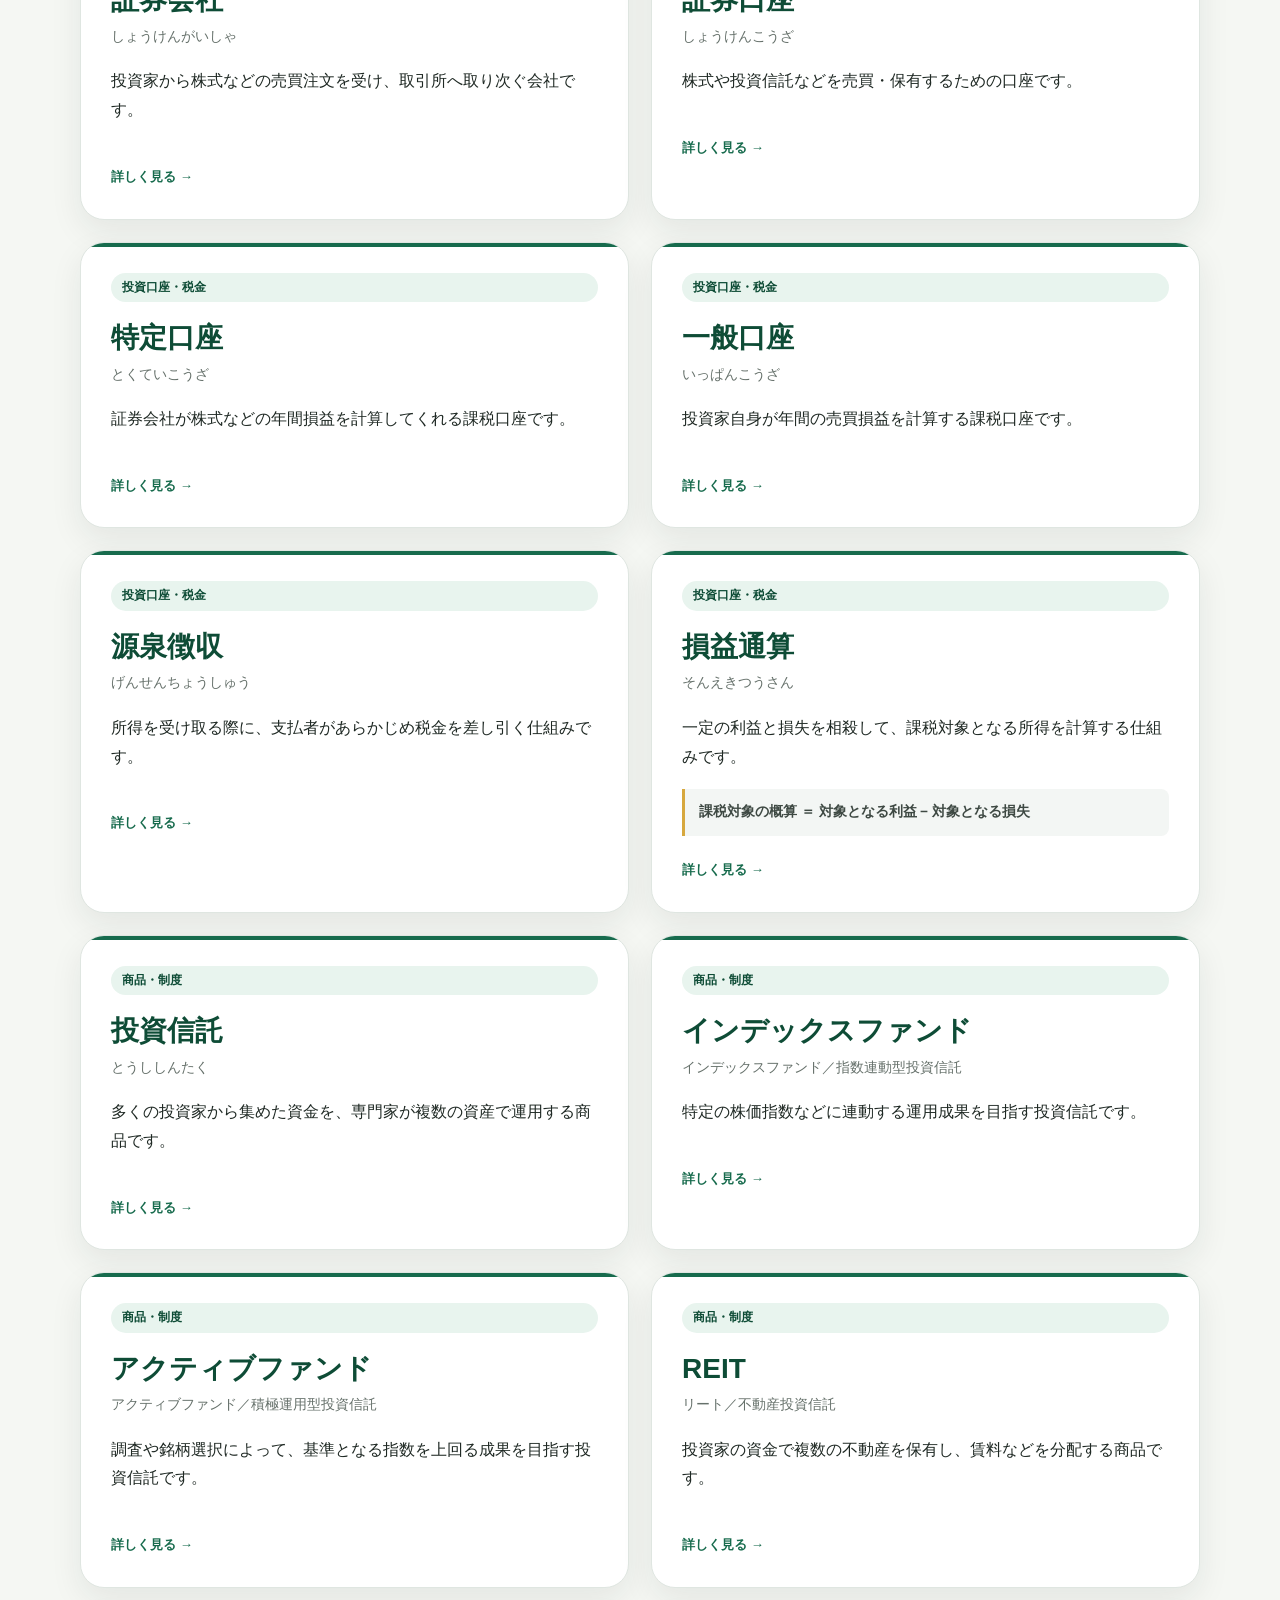
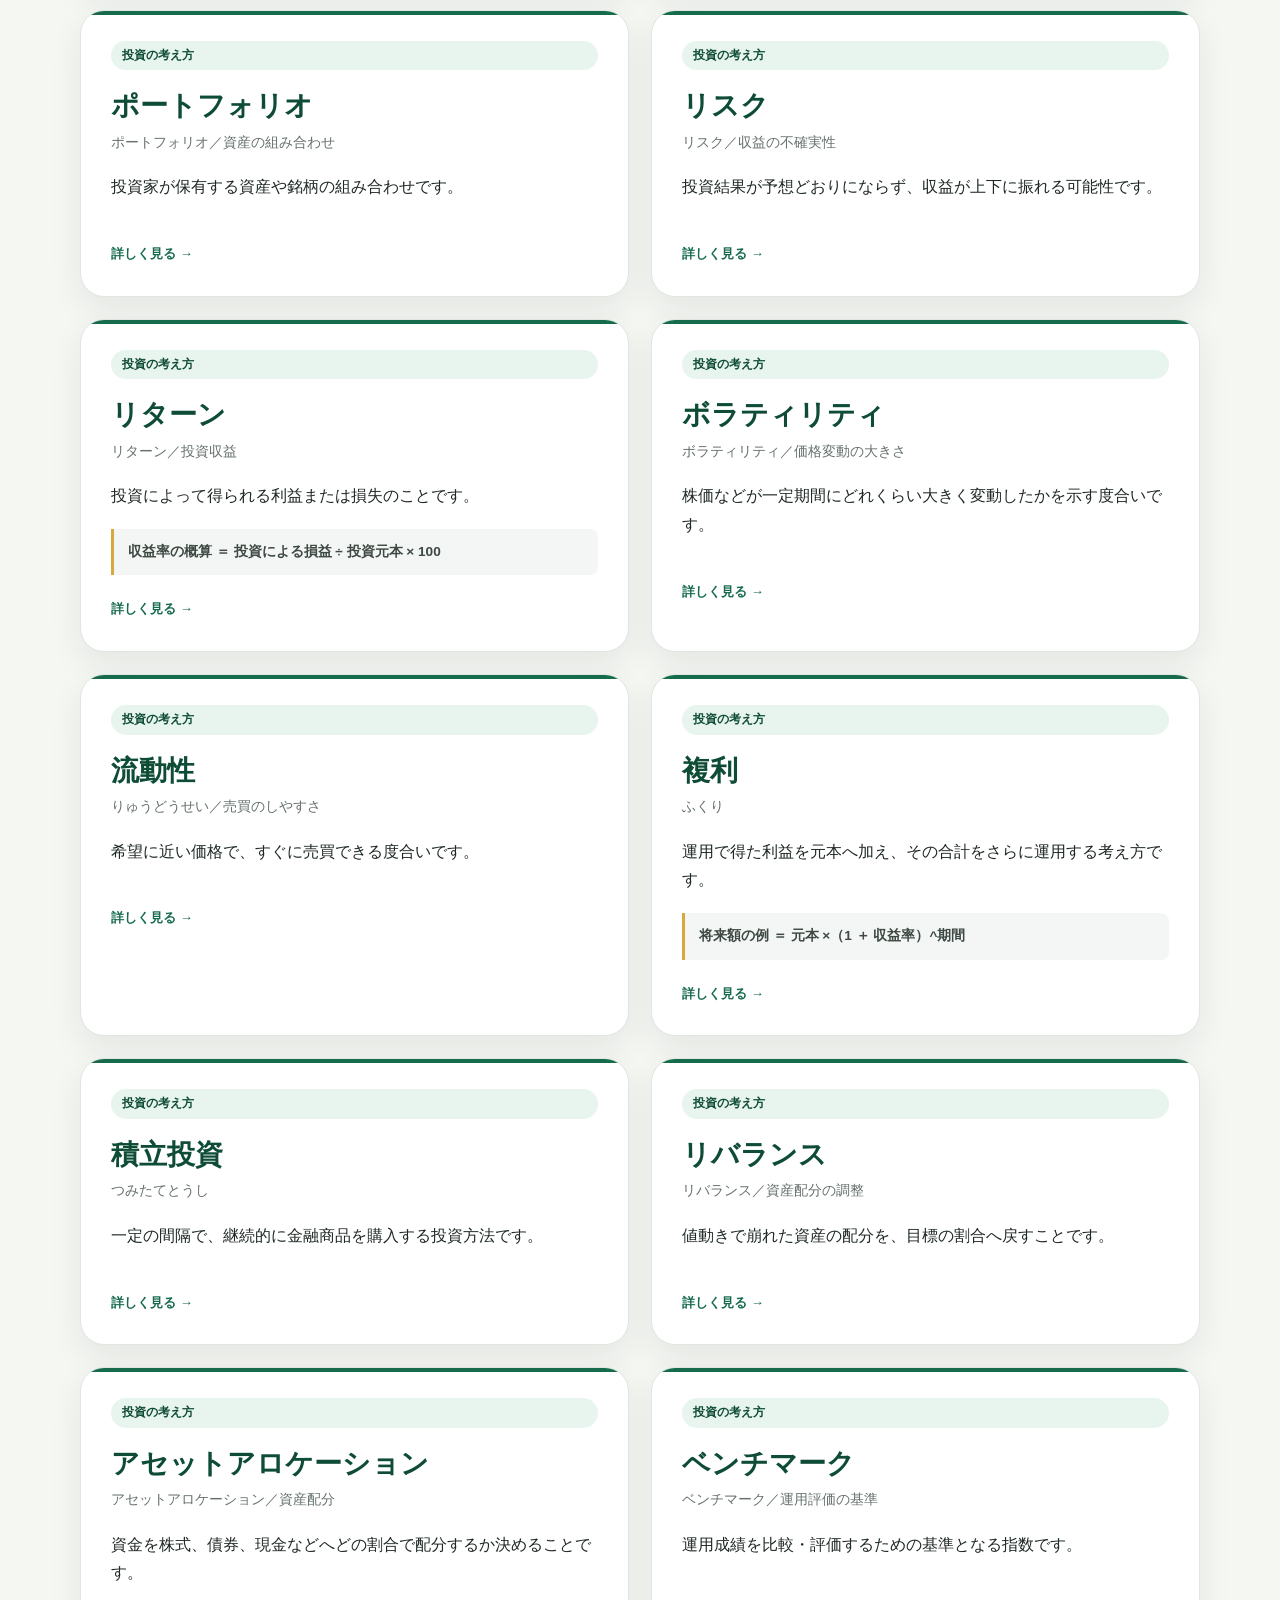
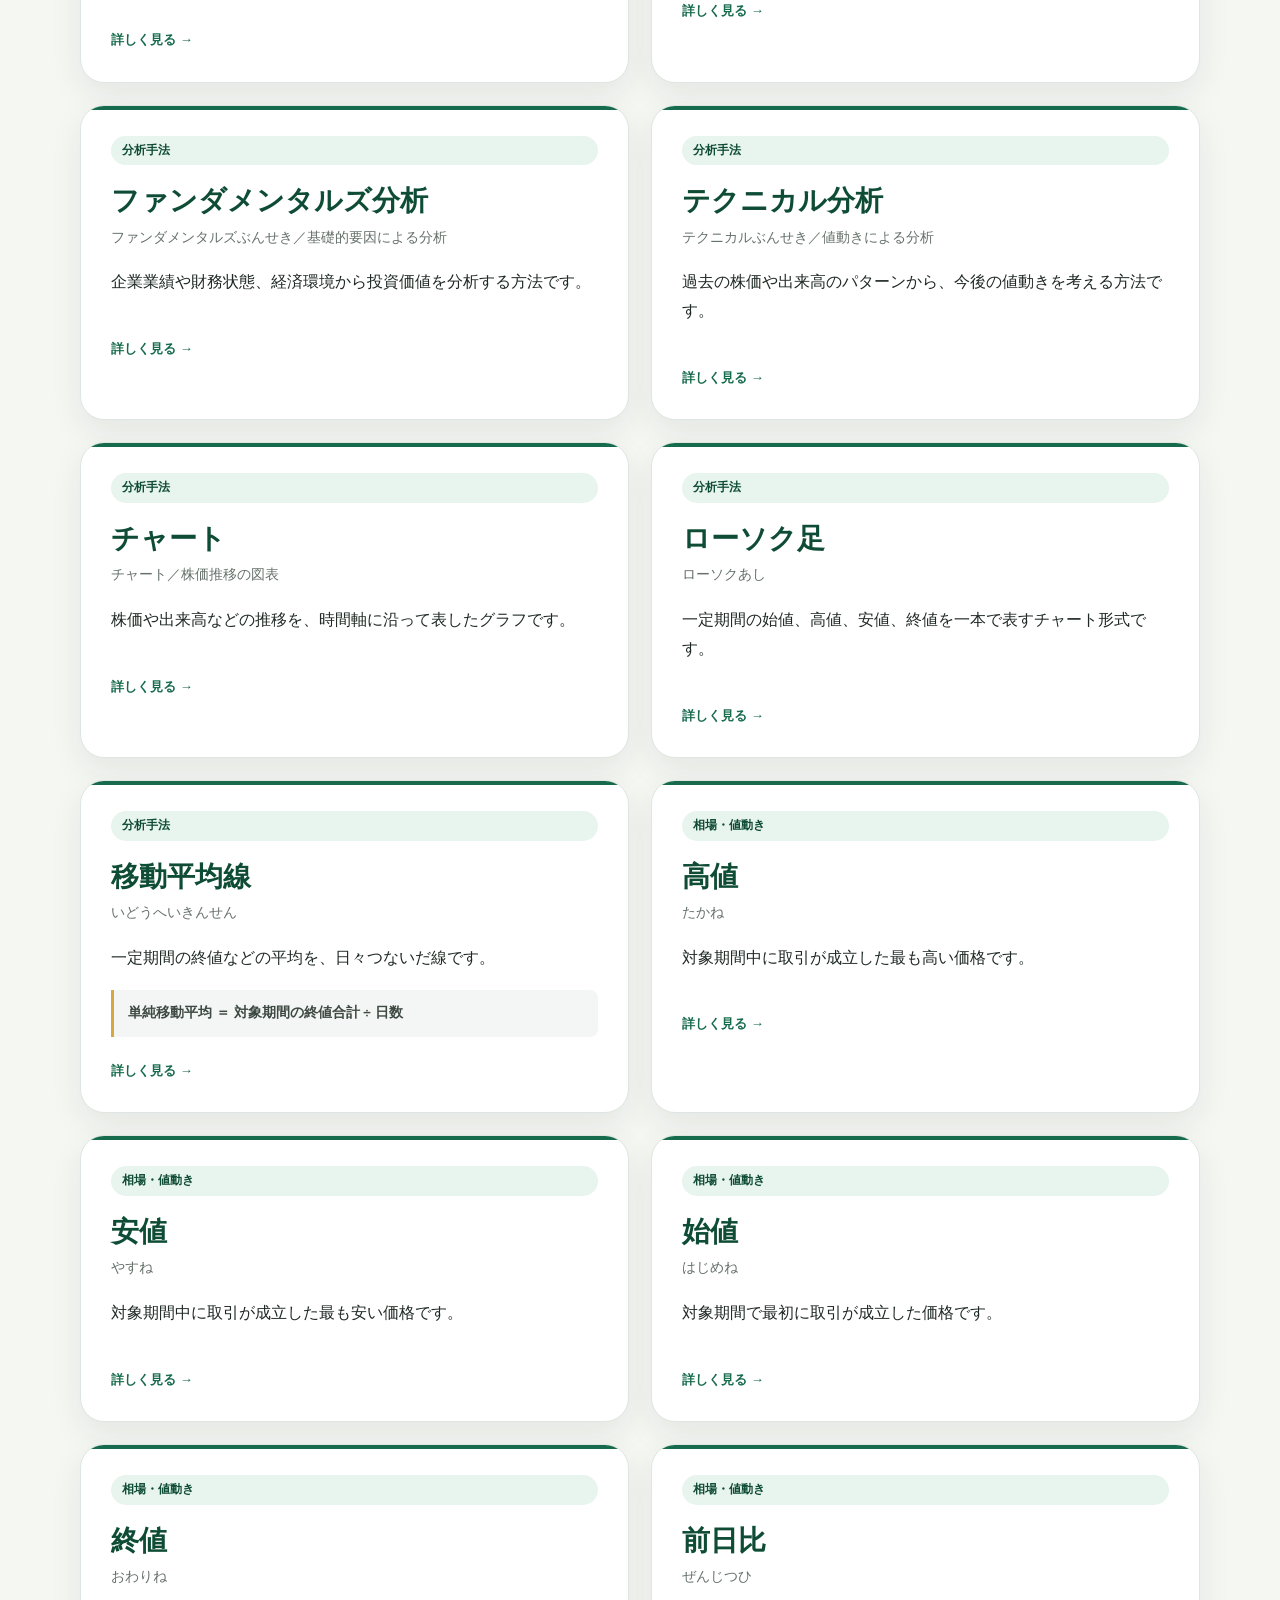
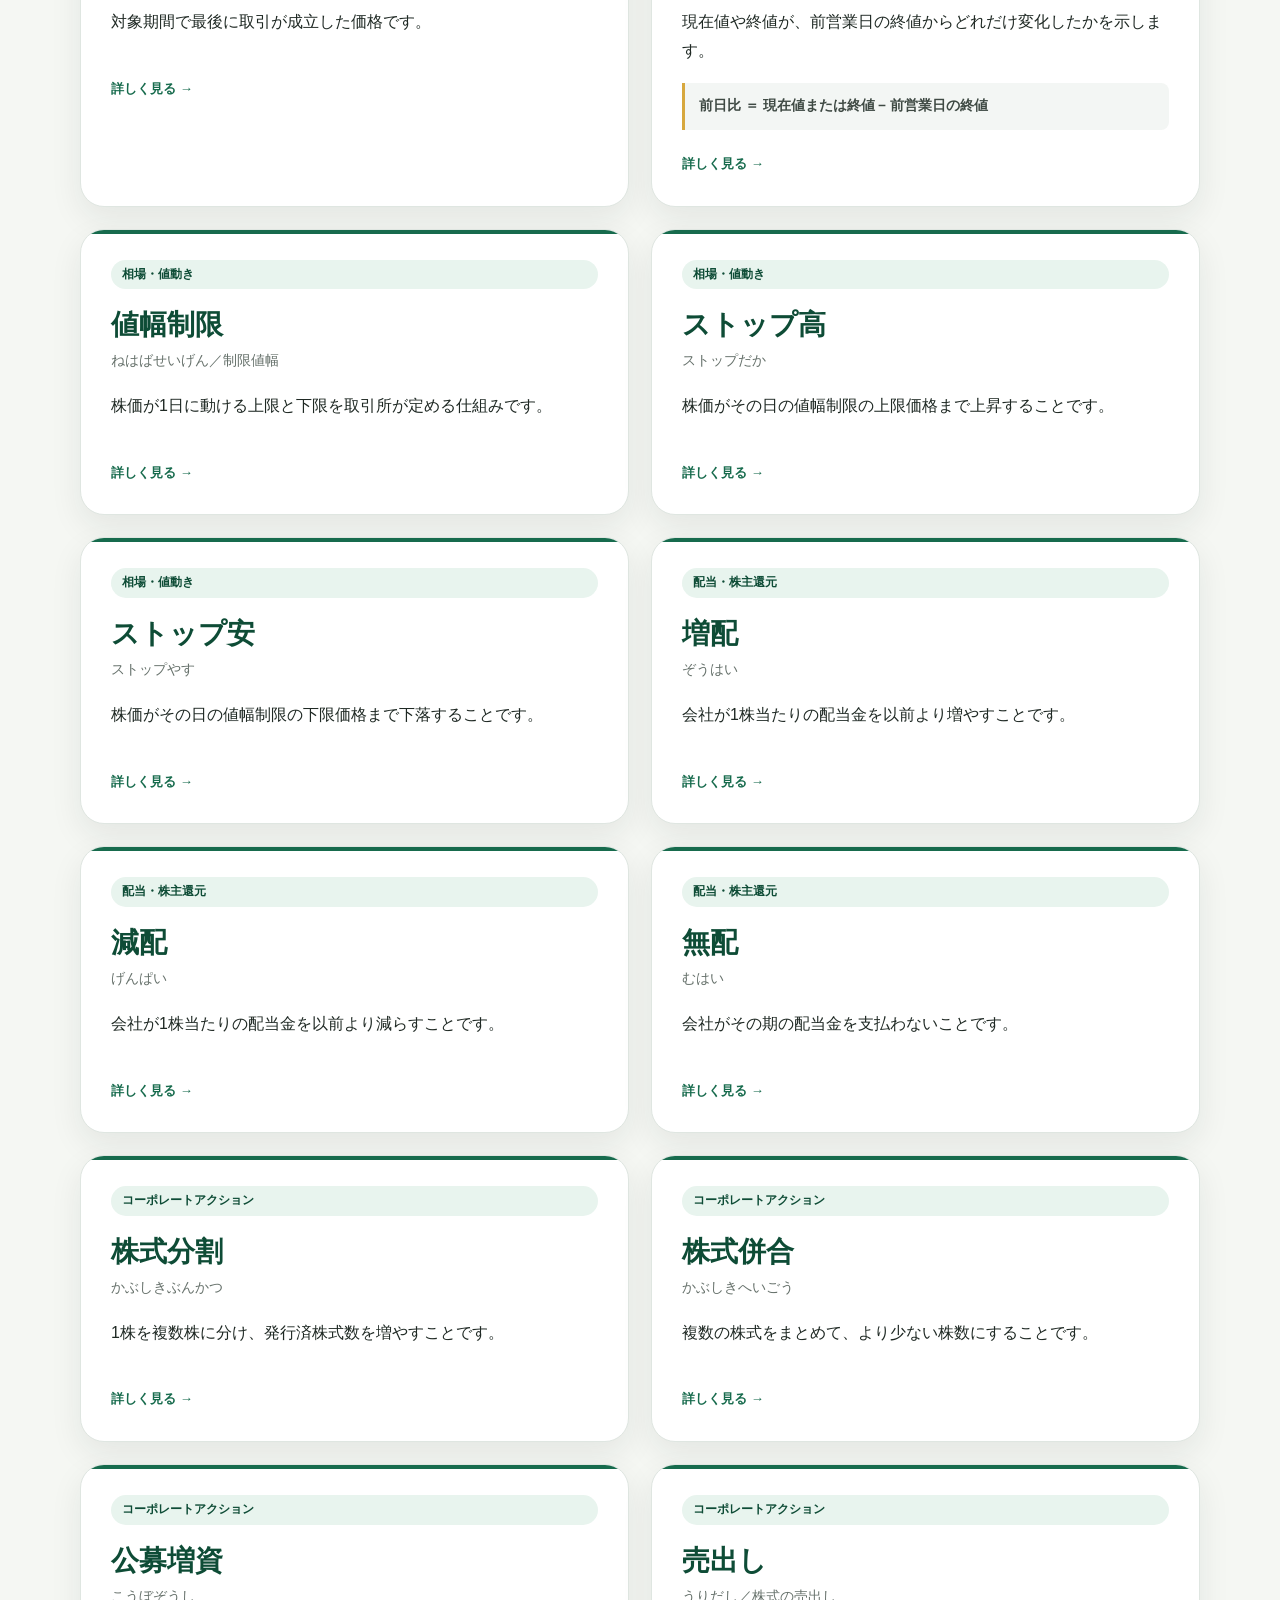
==== commit 03c0cb33: "sort_quiz" ====
--- a/index.html
+++ b/index.html
@@ -18,6 +18,10 @@
           <span class="site-title-mark" aria-hidden="true">株</span>
           <span>はじめての株式投資辞典</span>
         </a>
+        <nav class="header-nav" aria-label="メインメニュー">
+          <a class="is-current" href="./index.html" aria-current="page">用語一覧</a>
+          <a href="./quiz.html">ミニクイズ</a>
+        </nav>
       </div>
     </header>
 
@@ -62,6 +66,15 @@
                 <option value="">すべてのカテゴリー</option>
               </select>
             </div>
+            <div class="form-field">
+              <label for="sort-order">並び順</label>
+              <select id="sort-order">
+                <option value="default">掲載順</option>
+                <option value="name-asc">用語名順</option>
+                <option value="name-desc">用語名の逆順</option>
+                <option value="category">カテゴリー順</option>
+              </select>
+            </div>
             <button id="reset-filters" class="reset-button" type="button">
               条件をクリア
             </button>
--- a/css/style.css
+++ b/css/style.css
@@ -58,7 +58,9 @@
 
 .header-inner {
   display: flex;
+  gap: 24px;
   align-items: center;
+  justify-content: space-between;
   min-height: 72px;
 }
 
@@ -84,6 +86,39 @@
   font-size: 1.05rem;
 }
 
+.header-nav {
+  display: flex;
+  gap: 6px;
+  align-items: center;
+}
+
+.header-nav a {
+  padding: 7px 12px;
+  border-radius: 8px;
+  color: var(--color-muted);
+  font-size: 0.82rem;
+  font-weight: 700;
+  text-decoration: none;
+}
+
+.header-nav a:hover,
+.header-nav a.is-current {
+  background: var(--color-primary-soft);
+  color: var(--color-primary-dark);
+}
+
+.visually-hidden {
+  position: absolute;
+  width: 1px;
+  height: 1px;
+  padding: 0;
+  margin: -1px;
+  overflow: hidden;
+  clip: rect(0, 0, 0, 0);
+  white-space: nowrap;
+  border: 0;
+}
+
 .hero {
   position: relative;
   overflow: hidden;
@@ -178,7 +213,7 @@
 
 .search-panel {
   display: grid;
-  grid-template-columns: minmax(0, 1fr) minmax(200px, 260px) auto;
+  grid-template-columns: minmax(0, 1fr) minmax(180px, 220px) minmax(160px, 190px) auto;
   gap: 16px;
   align-items: end;
   margin-bottom: 28px;
@@ -509,6 +544,292 @@
   text-underline-offset: 4px;
 }
 
+.quiz-hero {
+  background: var(--color-primary-dark);
+  color: #ffffff;
+}
+
+.quiz-hero-inner {
+  padding-block: 58px 62px;
+}
+
+.quiz-hero h1 {
+  margin: 0;
+  font-size: clamp(2rem, 5vw, 3.25rem);
+  line-height: 1.35;
+}
+
+.quiz-hero p:last-child {
+  max-width: 700px;
+  margin: 20px 0 0;
+  color: rgb(255 255 255 / 76%);
+}
+
+.quiz-section {
+  min-height: 600px;
+  padding-block: 64px 88px;
+}
+
+.quiz-shell {
+  max-width: 820px;
+}
+
+.quiz-card {
+  padding: 42px;
+  background: var(--color-surface);
+  border: 1px solid var(--color-border);
+  border-radius: var(--radius-large);
+  box-shadow: var(--shadow-card);
+}
+
+.quiz-card:focus {
+  outline: none;
+}
+
+.quiz-kicker {
+  margin: 0 0 8px;
+  color: var(--color-primary);
+  font-size: 0.78rem;
+  font-weight: 700;
+  letter-spacing: 0.12em;
+}
+
+.quiz-start-panel h2,
+.quiz-result-panel h2 {
+  margin: 0;
+  color: var(--color-primary-dark);
+  font-size: clamp(1.5rem, 4vw, 2.1rem);
+}
+
+.quiz-start-panel > p:not(.quiz-kicker),
+.quiz-result-panel > p:not(.quiz-kicker) {
+  color: var(--color-muted);
+}
+
+.quiz-rules {
+  display: grid;
+  gap: 8px;
+  margin: 26px 0 32px;
+  padding-left: 1.4rem;
+  color: #46514b;
+}
+
+.primary-button,
+.secondary-button {
+  display: inline-flex;
+  min-height: 48px;
+  align-items: center;
+  justify-content: center;
+  padding-inline: 22px;
+  border-radius: 9px;
+  cursor: pointer;
+  font: inherit;
+  font-size: 0.9rem;
+  font-weight: 700;
+  text-decoration: none;
+}
+
+.primary-button {
+  background: var(--color-primary);
+  border: 1px solid var(--color-primary);
+  color: #ffffff;
+}
+
+.primary-button:hover:not(:disabled) {
+  background: var(--color-primary-dark);
+}
+
+.primary-button:disabled {
+  cursor: not-allowed;
+  opacity: 0.5;
+}
+
+.secondary-button {
+  background: #ffffff;
+  border: 1px solid var(--color-primary);
+  color: var(--color-primary);
+}
+
+.secondary-button:hover {
+  background: var(--color-primary-soft);
+}
+
+.quiz-meta {
+  display: flex;
+  justify-content: space-between;
+  color: var(--color-muted);
+  font-size: 0.8rem;
+  font-weight: 700;
+}
+
+.quiz-progress-track {
+  height: 7px;
+  margin-top: 10px;
+  overflow: hidden;
+  background: #e6ece8;
+  border-radius: 999px;
+}
+
+.quiz-progress-track span {
+  display: block;
+  width: 0;
+  height: 100%;
+  background: var(--color-primary);
+  border-radius: inherit;
+  transition: width 220ms ease;
+}
+
+.quiz-question-header {
+  margin-top: 34px;
+}
+
+.quiz-question-header > p:not(.reading) {
+  margin: 18px 0 0;
+  color: var(--color-muted);
+  font-size: 0.86rem;
+}
+
+.quiz-question-header h2 {
+  margin: 4px 0 0;
+  color: var(--color-primary-dark);
+  font-size: clamp(2rem, 6vw, 3.25rem);
+  line-height: 1.3;
+}
+
+.quiz-choices {
+  display: grid;
+  gap: 12px;
+  margin-top: 30px;
+}
+
+.quiz-choice {
+  position: relative;
+  width: 100%;
+  padding: 16px 18px 16px 48px;
+  background: #ffffff;
+  border: 1px solid #cbd5cf;
+  border-radius: 11px;
+  color: var(--color-text);
+  cursor: pointer;
+  font: inherit;
+  font-size: 0.9rem;
+  line-height: 1.7;
+  text-align: left;
+}
+
+.quiz-choice::before {
+  position: absolute;
+  top: 17px;
+  left: 17px;
+  display: grid;
+  width: 21px;
+  height: 21px;
+  place-items: center;
+  border: 1px solid #aebcb4;
+  border-radius: 50%;
+  color: var(--color-muted);
+  content: "";
+  font-size: 0.75rem;
+  font-weight: 700;
+}
+
+.quiz-choice:hover:not(:disabled) {
+  background: var(--color-primary-soft);
+  border-color: var(--color-primary);
+}
+
+.quiz-choice:disabled {
+  cursor: default;
+}
+
+.quiz-choice.is-correct {
+  background: #e9f7ef;
+  border-color: #3b9468;
+}
+
+.quiz-choice.is-correct::before {
+  background: #27825a;
+  border-color: #27825a;
+  color: #ffffff;
+  content: "✓";
+}
+
+.quiz-choice.is-incorrect {
+  background: #fff1ef;
+  border-color: #cf6b5d;
+}
+
+.quiz-choice.is-incorrect::before {
+  background: #b94a3b;
+  border-color: #b94a3b;
+  color: #ffffff;
+  content: "×";
+}
+
+.quiz-feedback {
+  margin: 20px 0 0;
+  padding: 13px 16px;
+  border-radius: 9px;
+  font-size: 0.9rem;
+  font-weight: 700;
+}
+
+.quiz-feedback.is-correct {
+  background: #e9f7ef;
+  color: #17613f;
+}
+
+.quiz-feedback.is-incorrect {
+  background: #fff1ef;
+  color: #8b3024;
+}
+
+.quiz-next {
+  margin-top: 22px;
+  margin-left: auto;
+}
+
+.quiz-result-score {
+  margin: 26px 0 0;
+  color: var(--color-primary) !important;
+  font-size: clamp(2rem, 7vw, 3.5rem);
+  font-weight: 700;
+  line-height: 1.3;
+}
+
+.quiz-review {
+  margin-top: 30px;
+  padding: 24px;
+  background: #f3f6f4;
+  border-radius: var(--radius-medium);
+}
+
+.quiz-review h3 {
+  margin: 0;
+  color: var(--color-primary-dark);
+  font-size: 1rem;
+}
+
+.quiz-review ul {
+  display: grid;
+  gap: 10px;
+  margin: 16px 0 0;
+  padding-left: 1.3rem;
+}
+
+.quiz-review a {
+  color: var(--color-primary);
+  font-size: 0.85rem;
+  text-underline-offset: 3px;
+}
+
+.quiz-result-actions {
+  display: flex;
+  flex-wrap: wrap;
+  gap: 12px;
+  margin-top: 32px;
+}
+
 .notice {
   padding-bottom: 88px;
 }
@@ -545,6 +866,12 @@
   margin: 0;
 }
 
+@media (max-width: 940px) and (min-width: 721px) {
+  .search-panel {
+    grid-template-columns: repeat(2, minmax(0, 1fr));
+  }
+}
+
 @media (max-width: 720px) {
   .container {
     width: min(calc(100% - 28px), var(--content-width));
@@ -552,6 +879,24 @@
 
   .header-inner {
     min-height: 64px;
+  }
+
+  .site-title {
+    font-size: 0.85rem;
+  }
+
+  .site-title-mark {
+    width: 34px;
+    height: 34px;
+  }
+
+  .header-nav {
+    gap: 2px;
+  }
+
+  .header-nav a {
+    padding-inline: 8px;
+    font-size: 0.75rem;
   }
 
   .hero-inner {
@@ -618,6 +963,36 @@
     grid-template-columns: 1fr;
   }
 
+  .quiz-hero-inner {
+    padding-block: 48px 52px;
+  }
+
+  .quiz-section {
+    padding-block: 44px 64px;
+  }
+
+  .quiz-card {
+    padding: 28px 20px;
+    border-radius: 18px;
+  }
+
+  .quiz-choice {
+    padding: 14px 14px 14px 44px;
+  }
+
+  .quiz-choice::before {
+    top: 15px;
+    left: 14px;
+  }
+
+  .quiz-result-actions {
+    flex-direction: column;
+  }
+
+  .quiz-result-actions > * {
+    width: 100%;
+  }
+
   .notice {
     padding-bottom: 64px;
   }
@@ -635,7 +1010,8 @@
   }
 
   .term-card,
-  .related-card {
+  .related-card,
+  .quiz-progress-track span {
     transition: none;
   }
 }
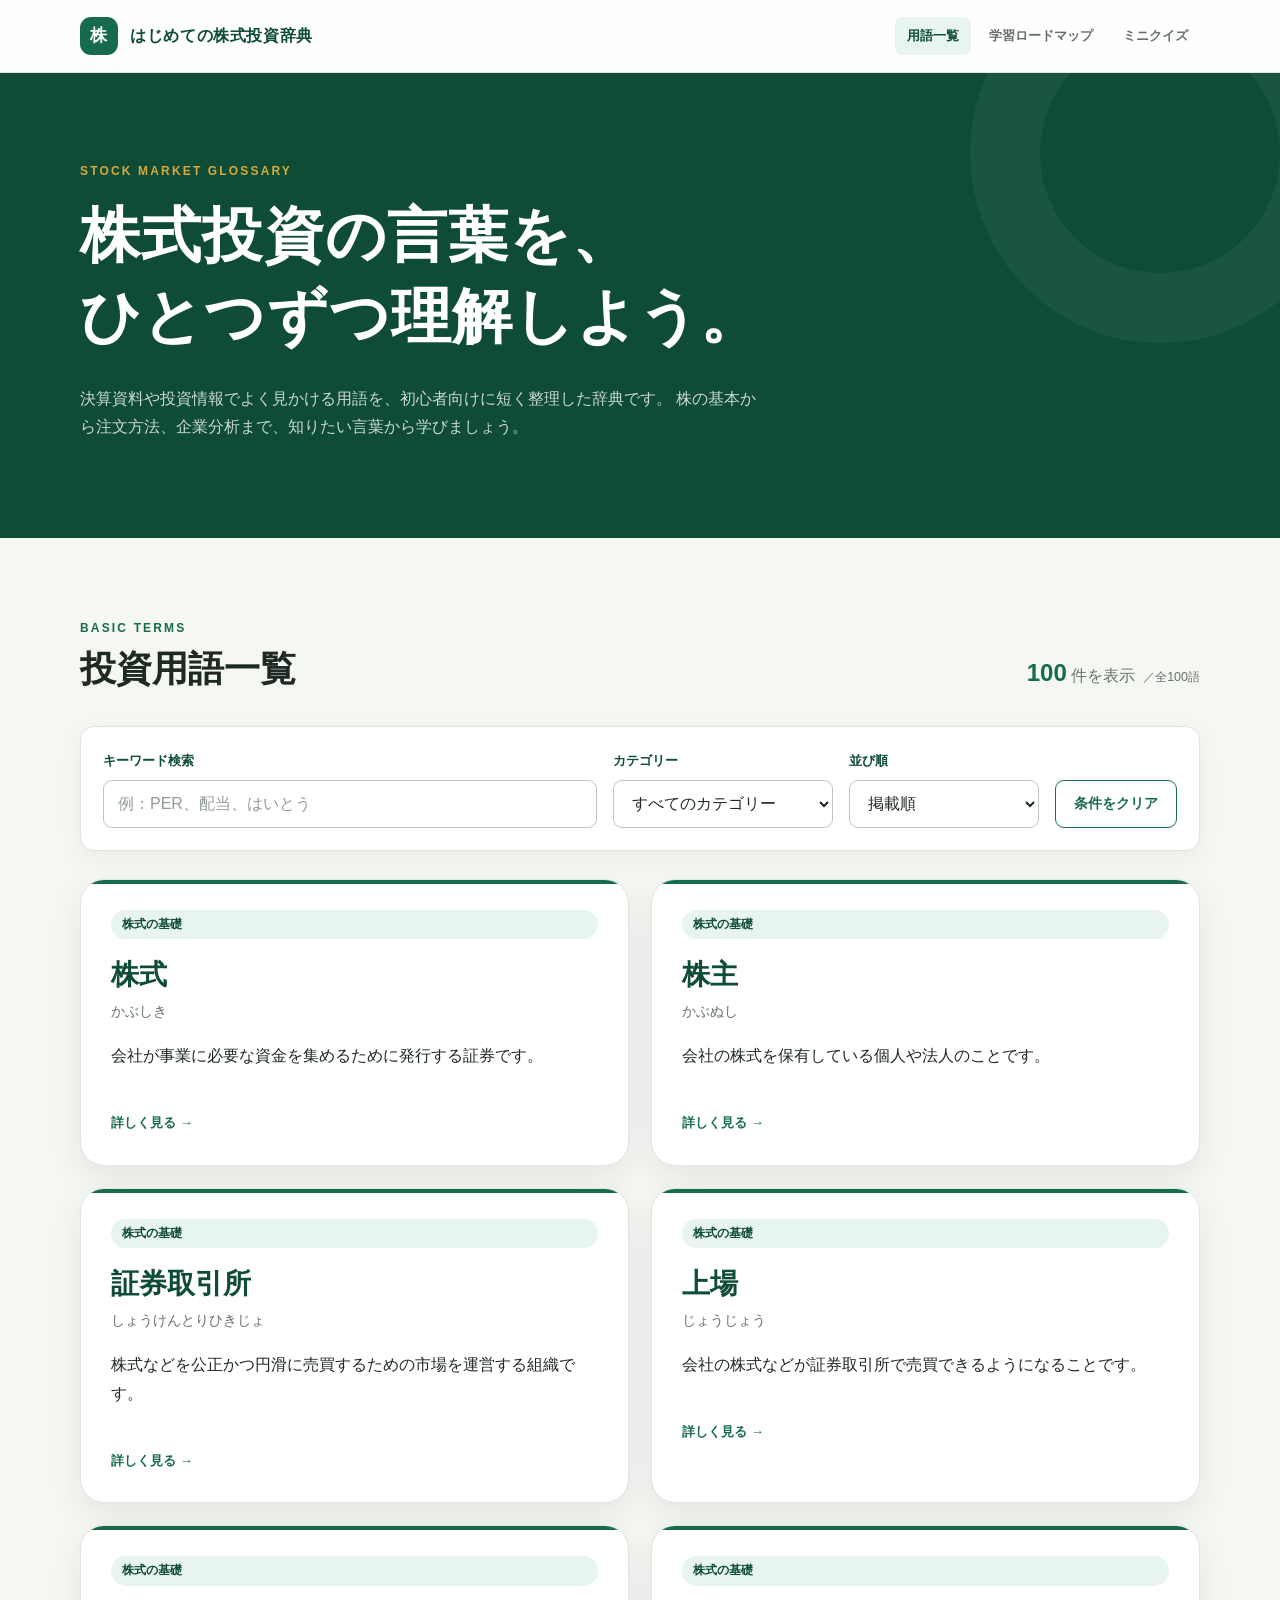
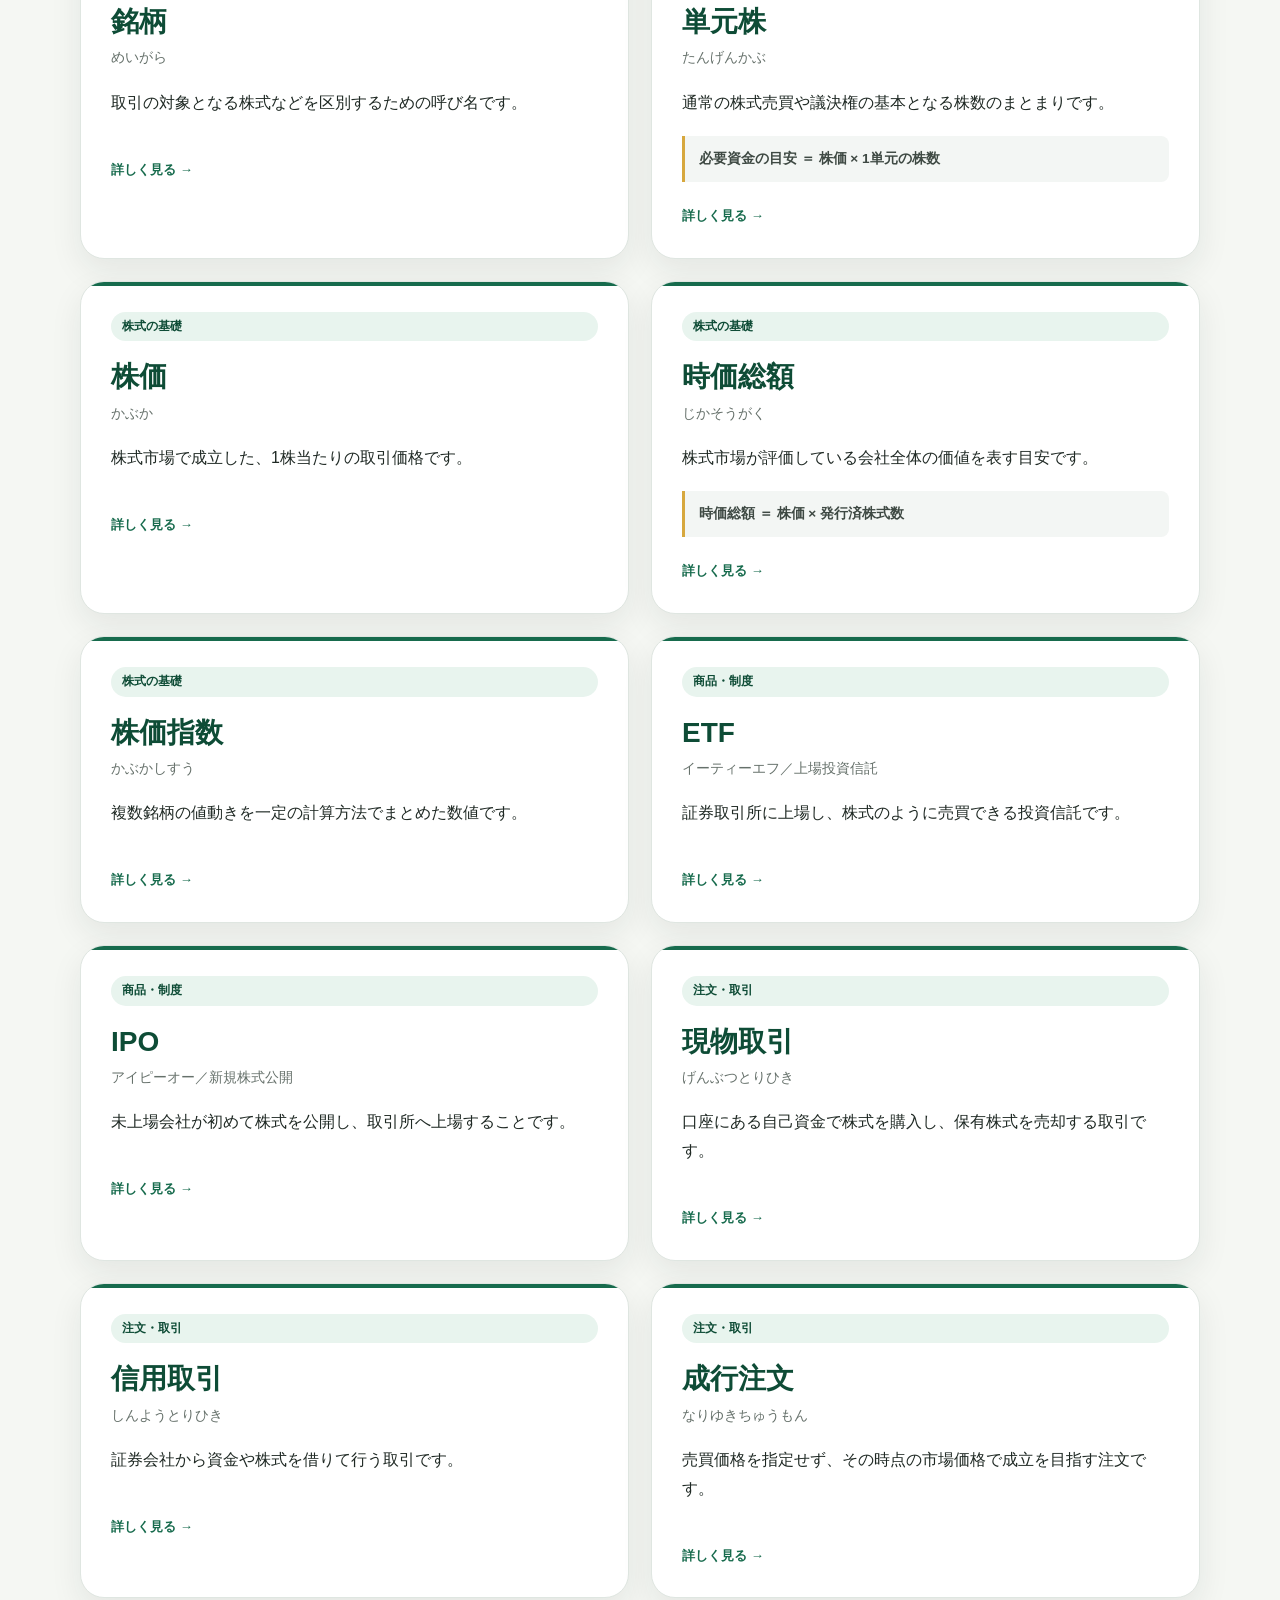
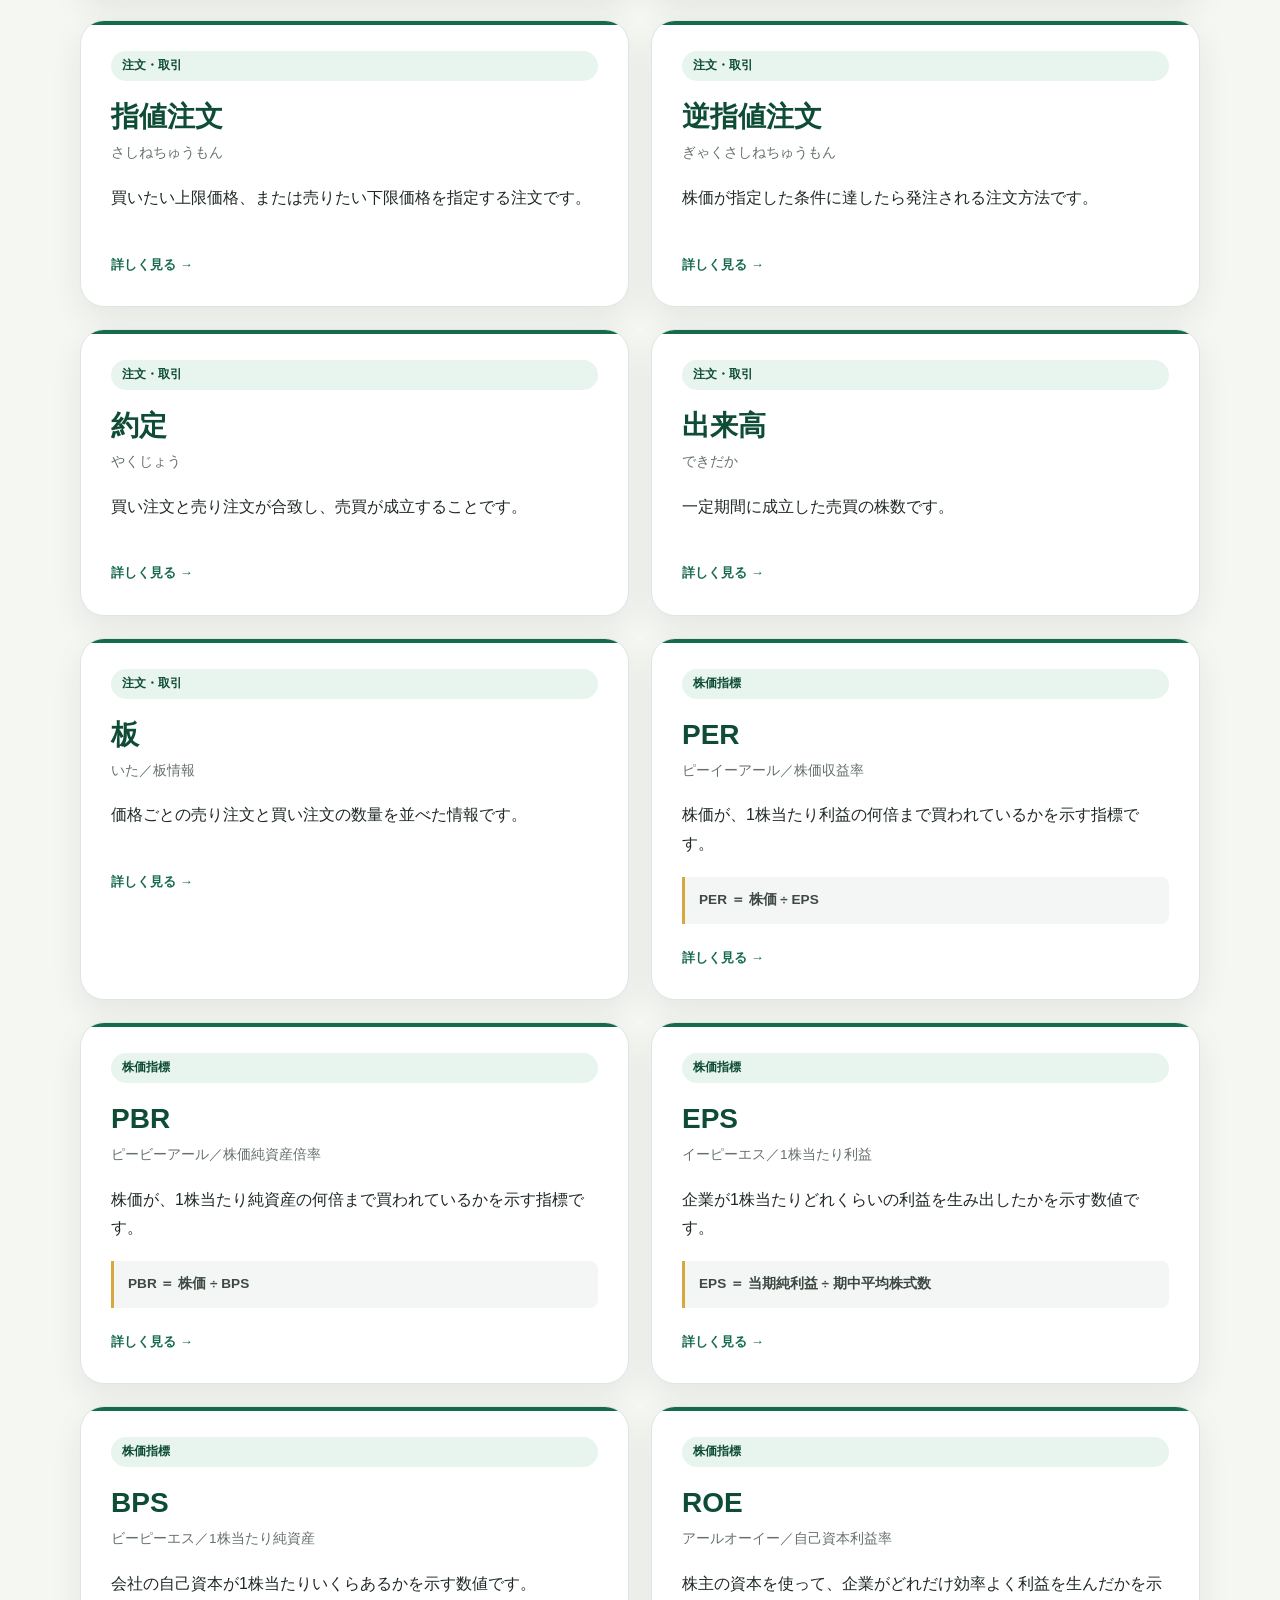
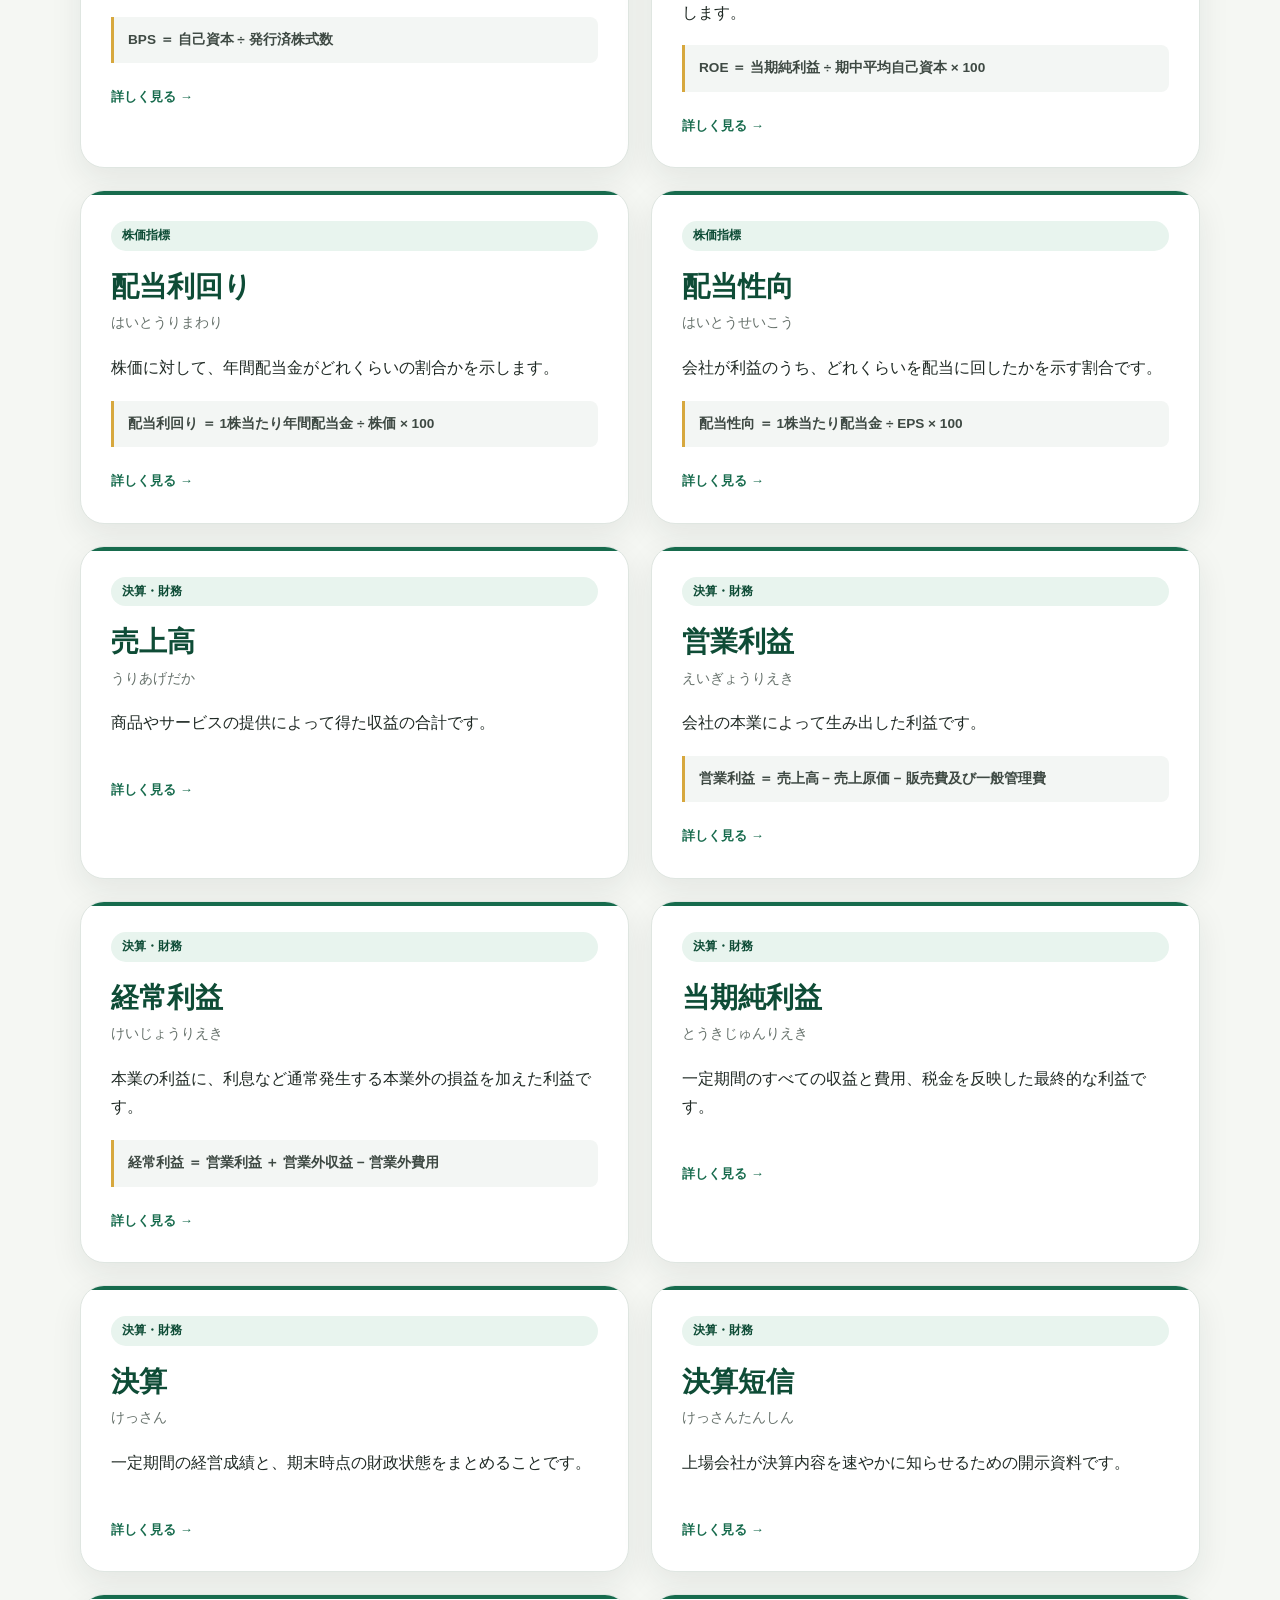
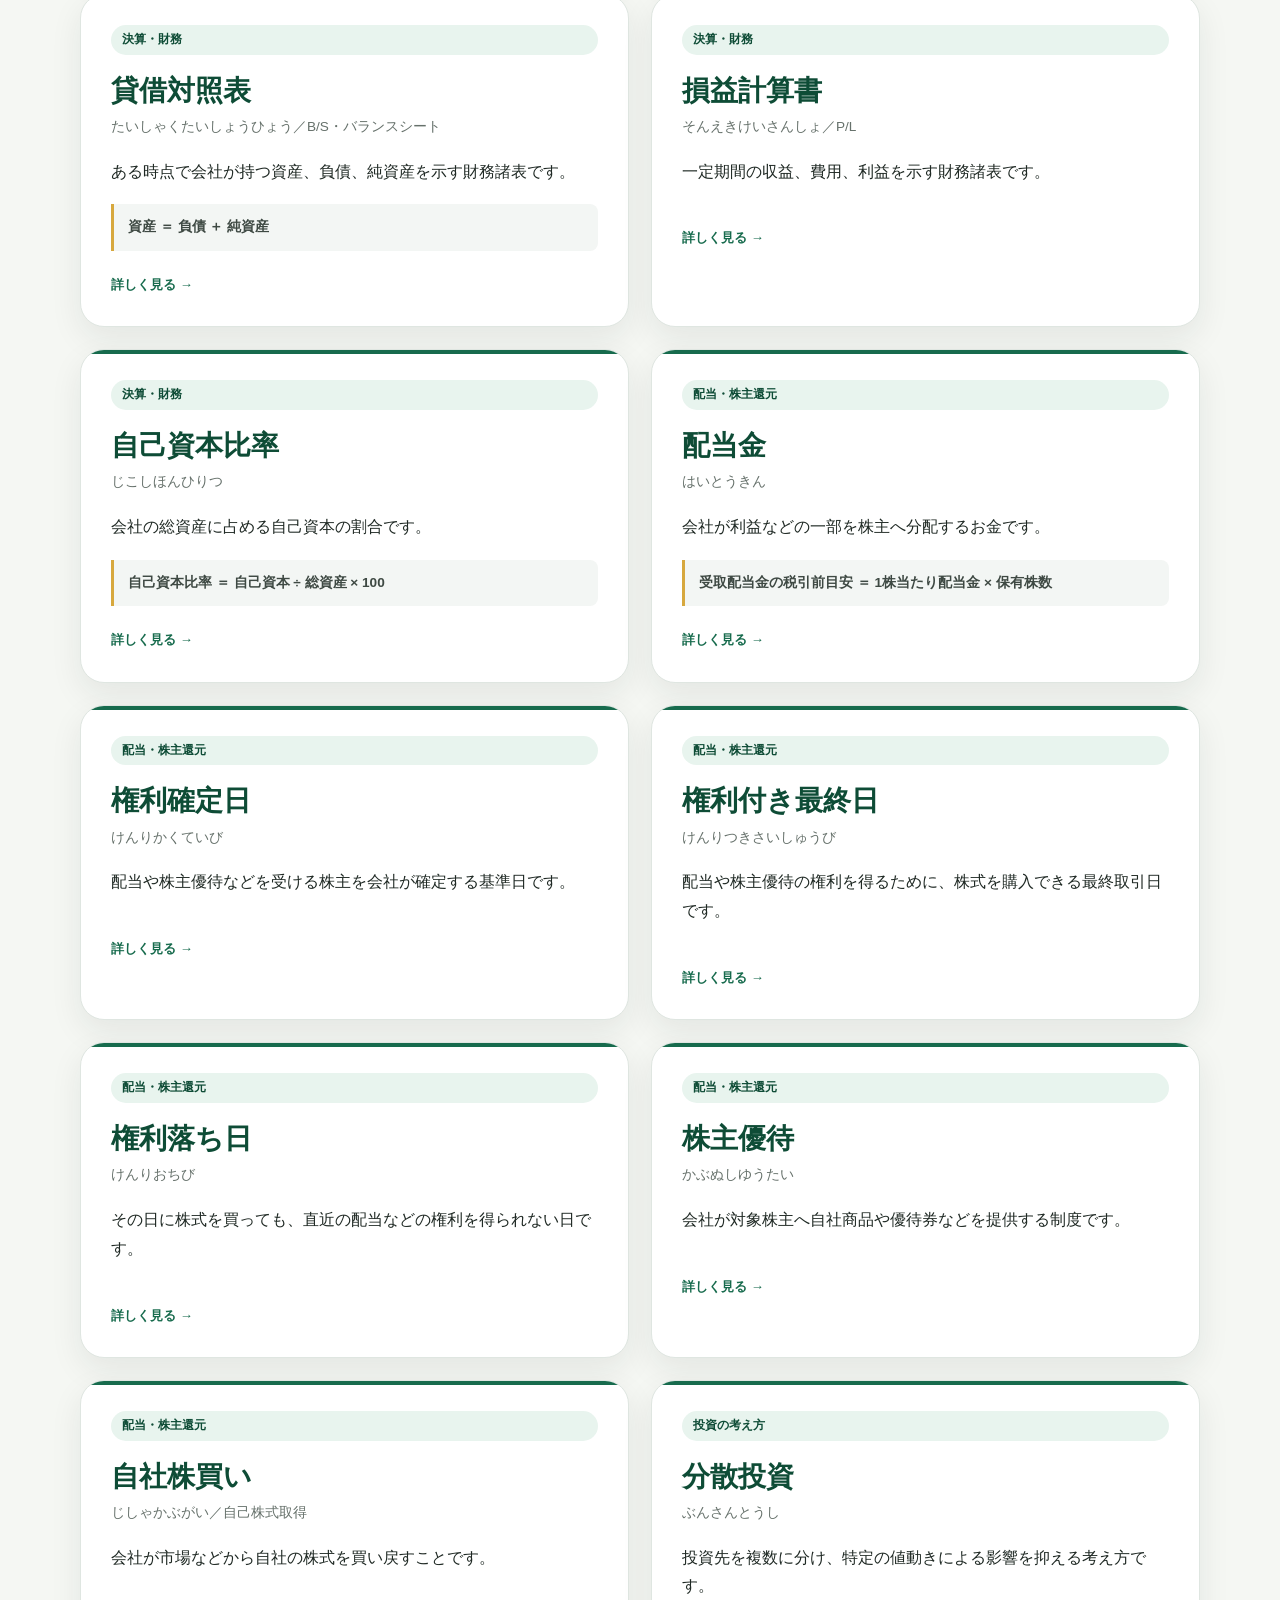
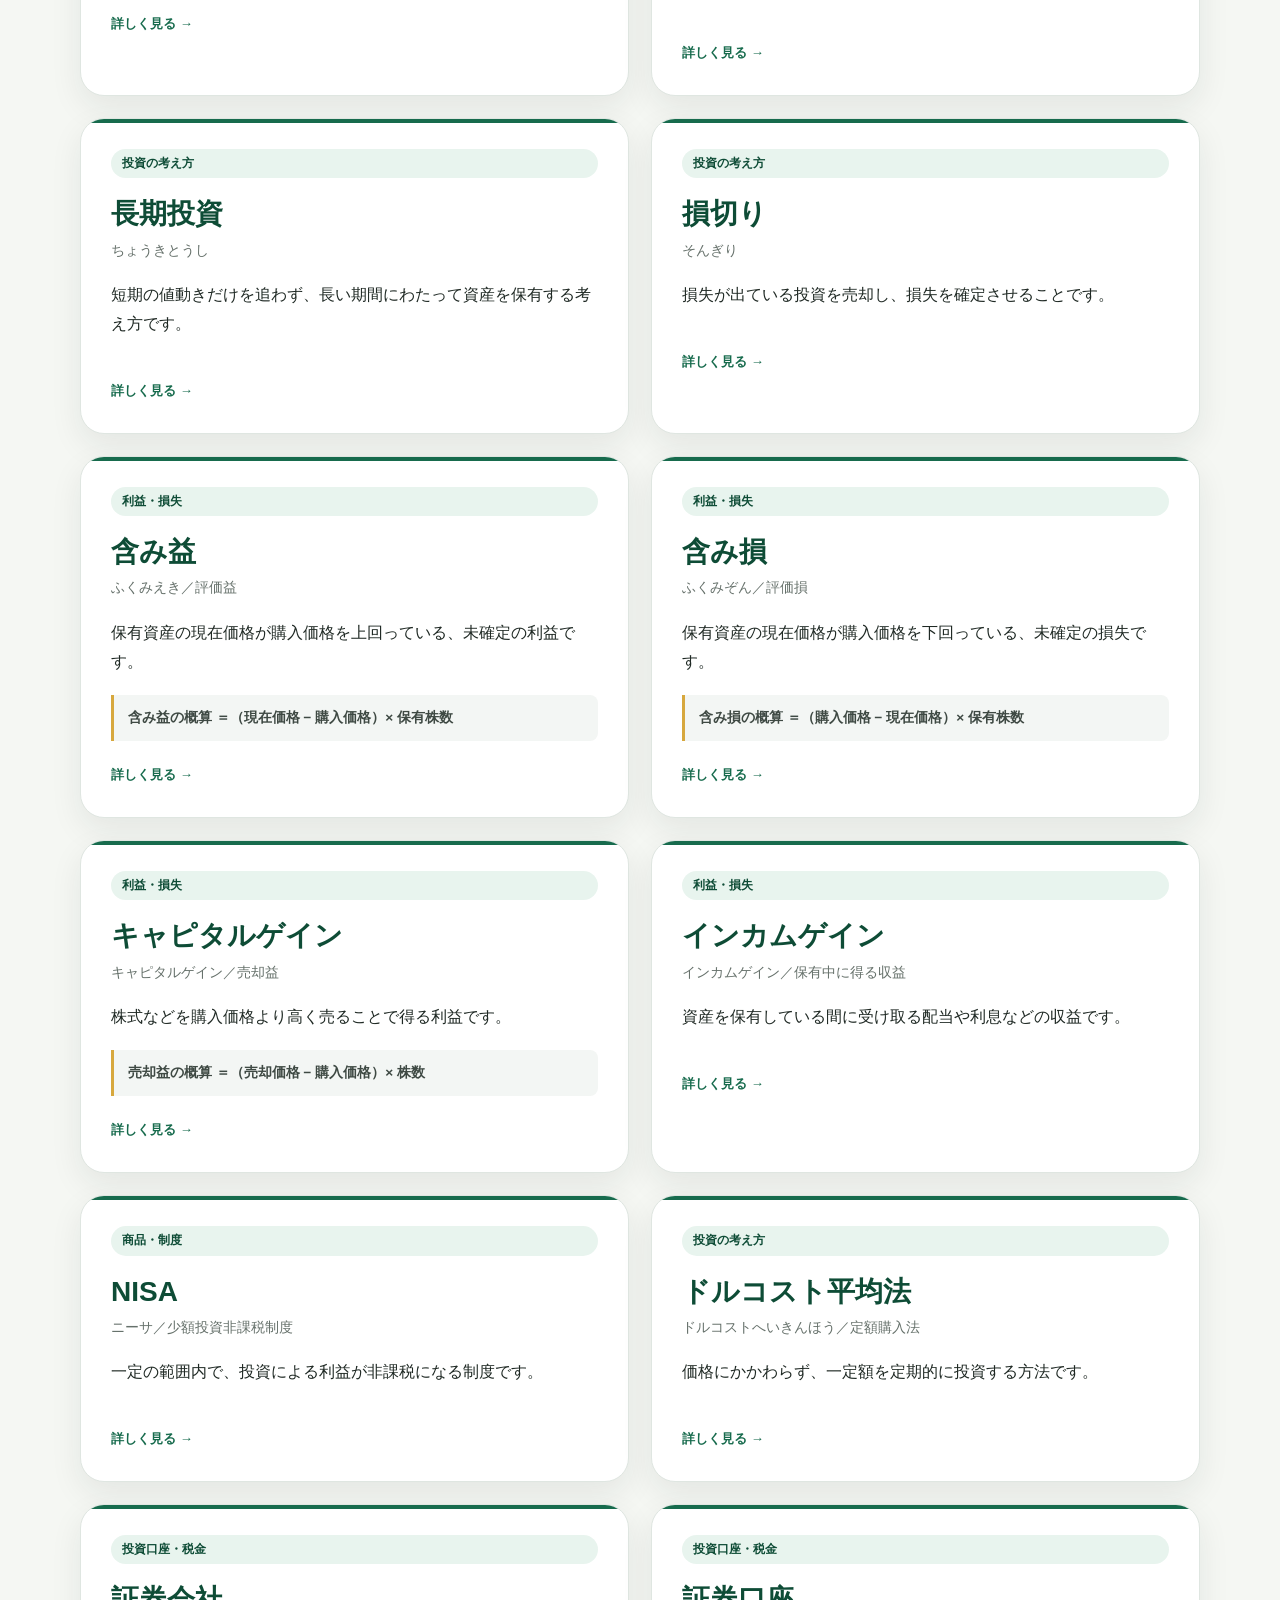
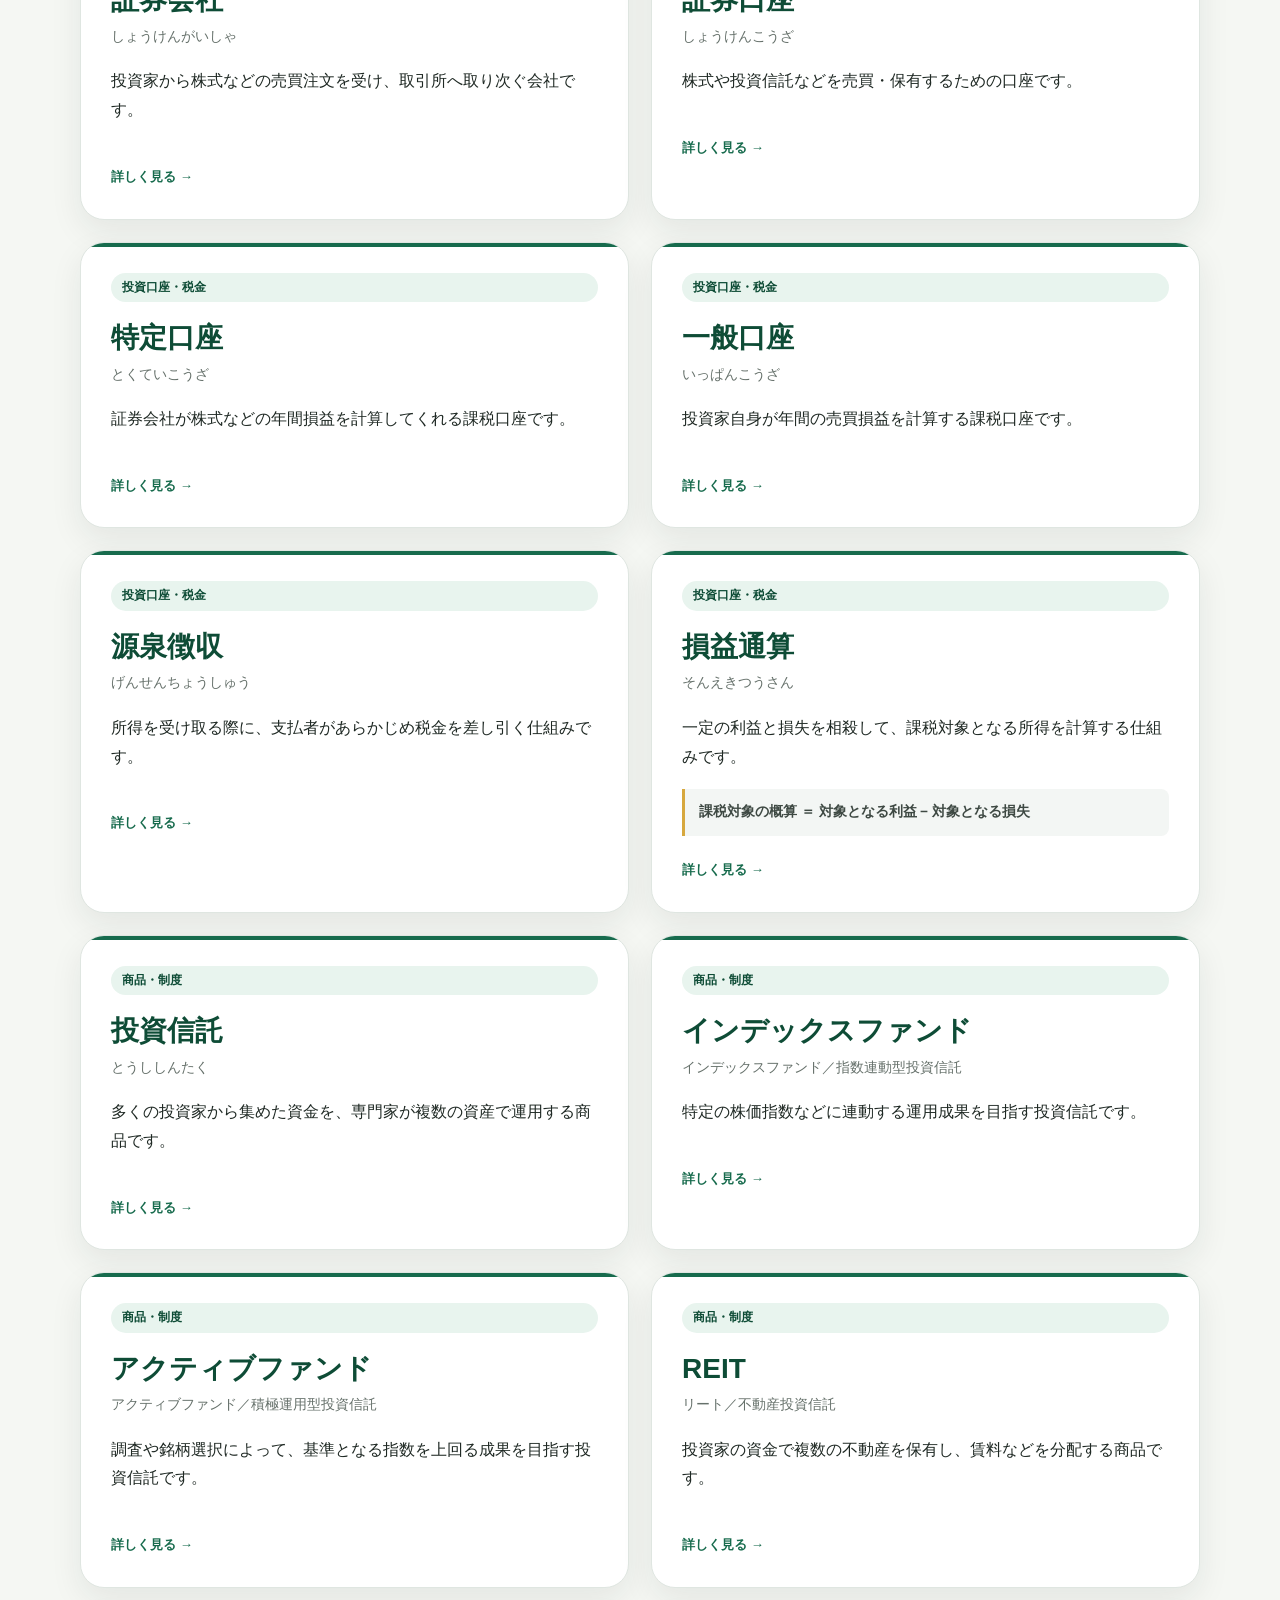
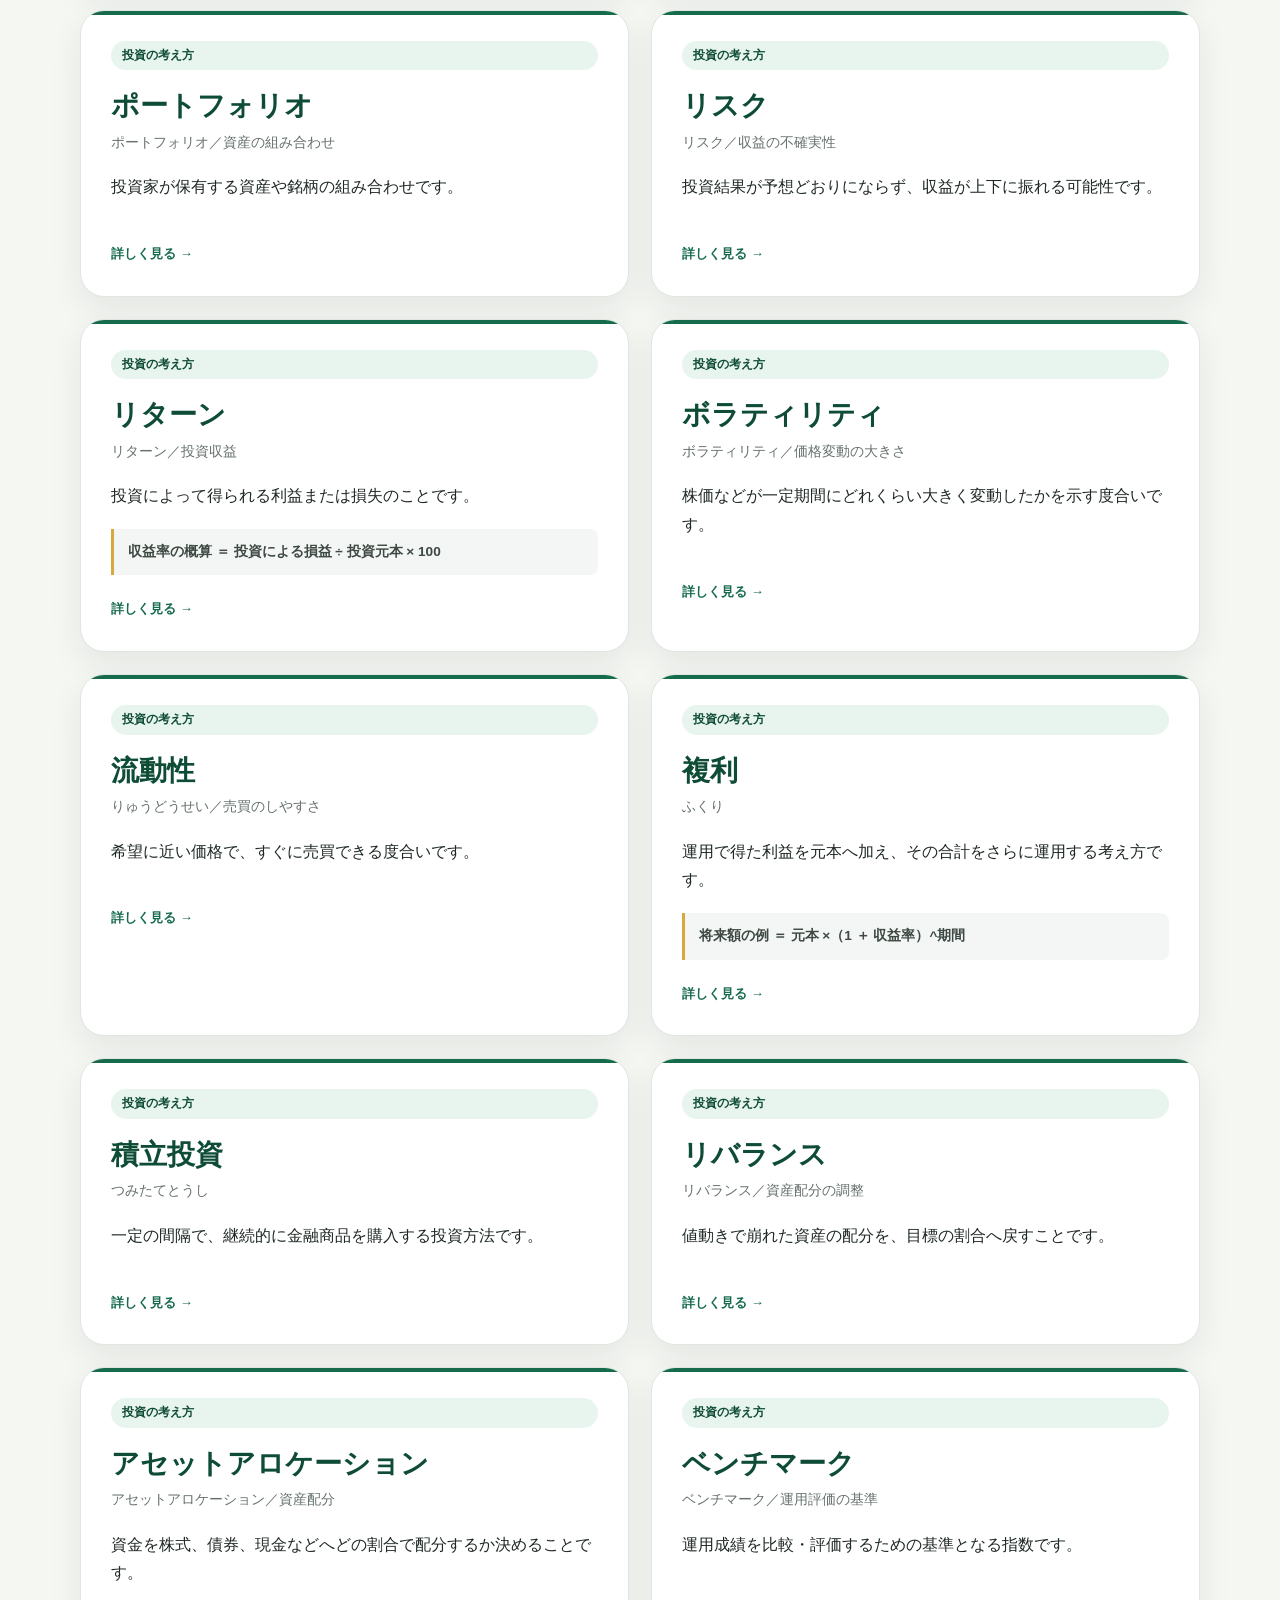
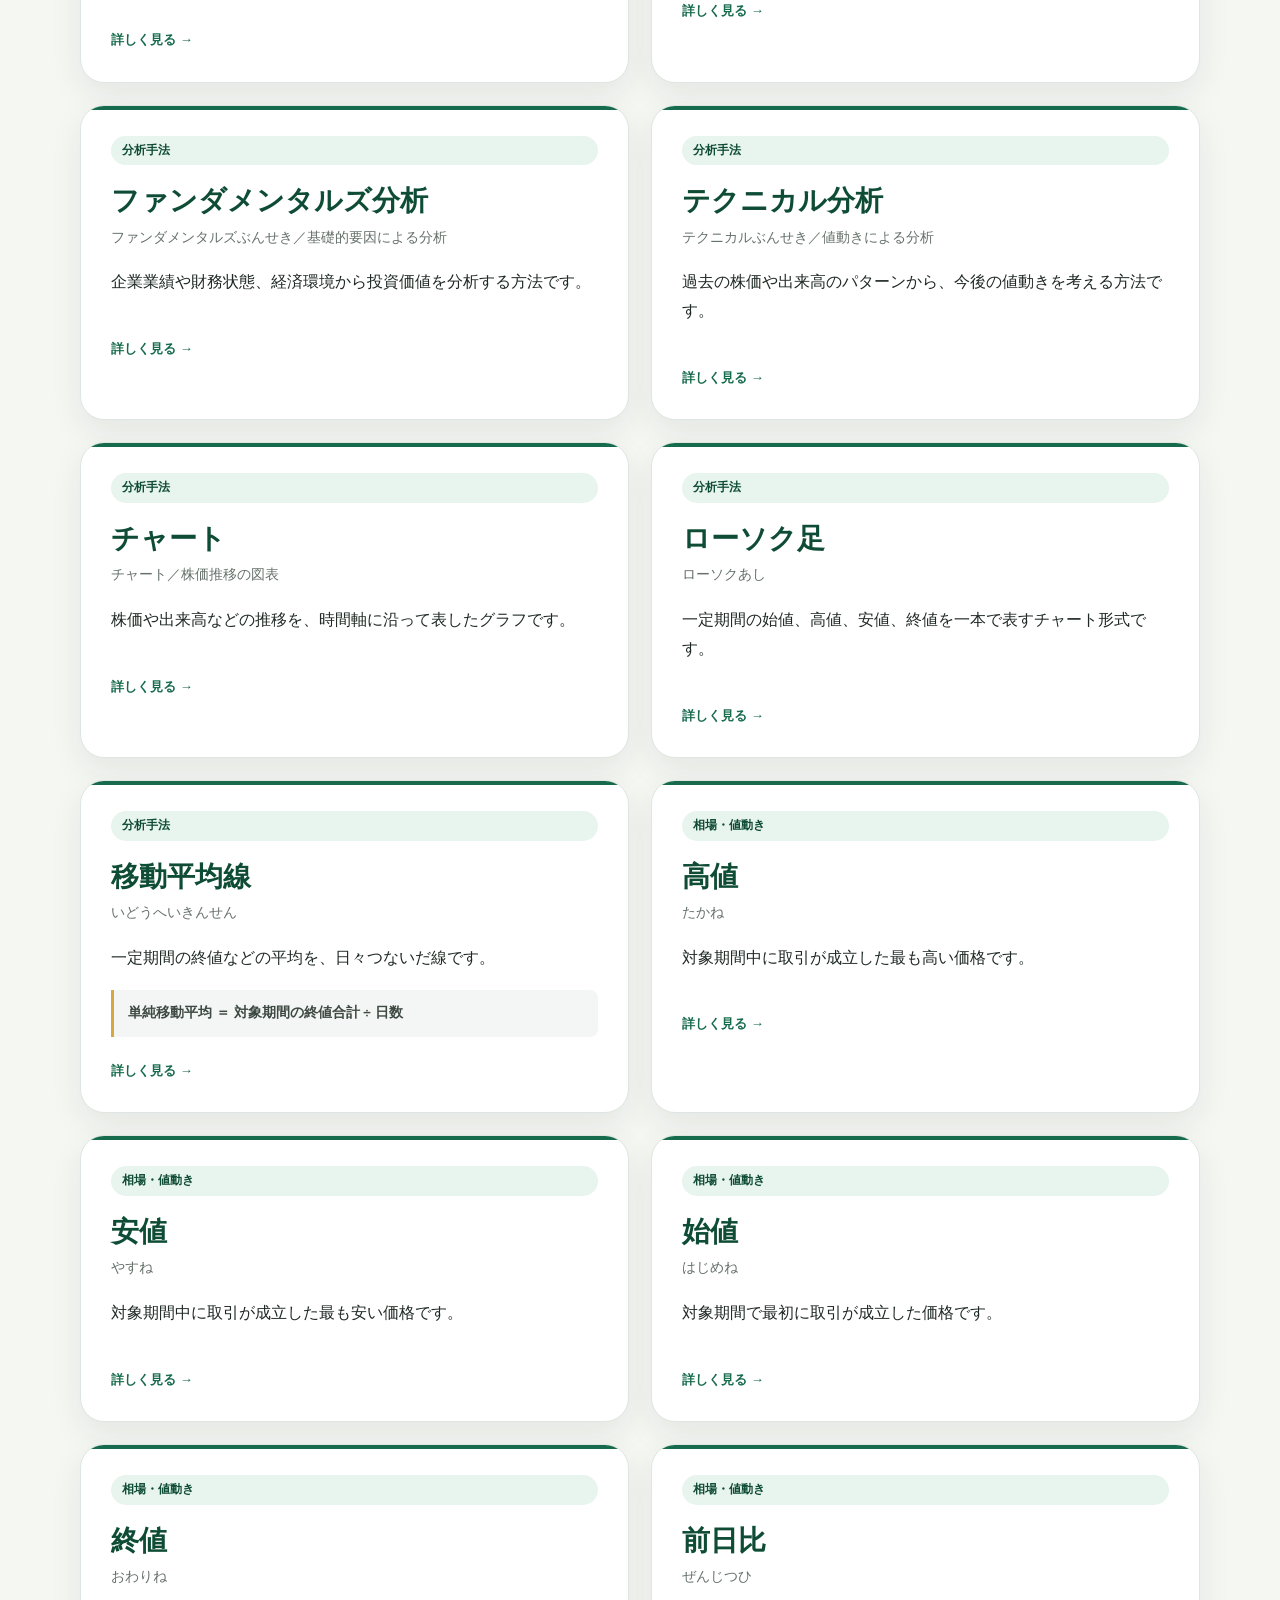
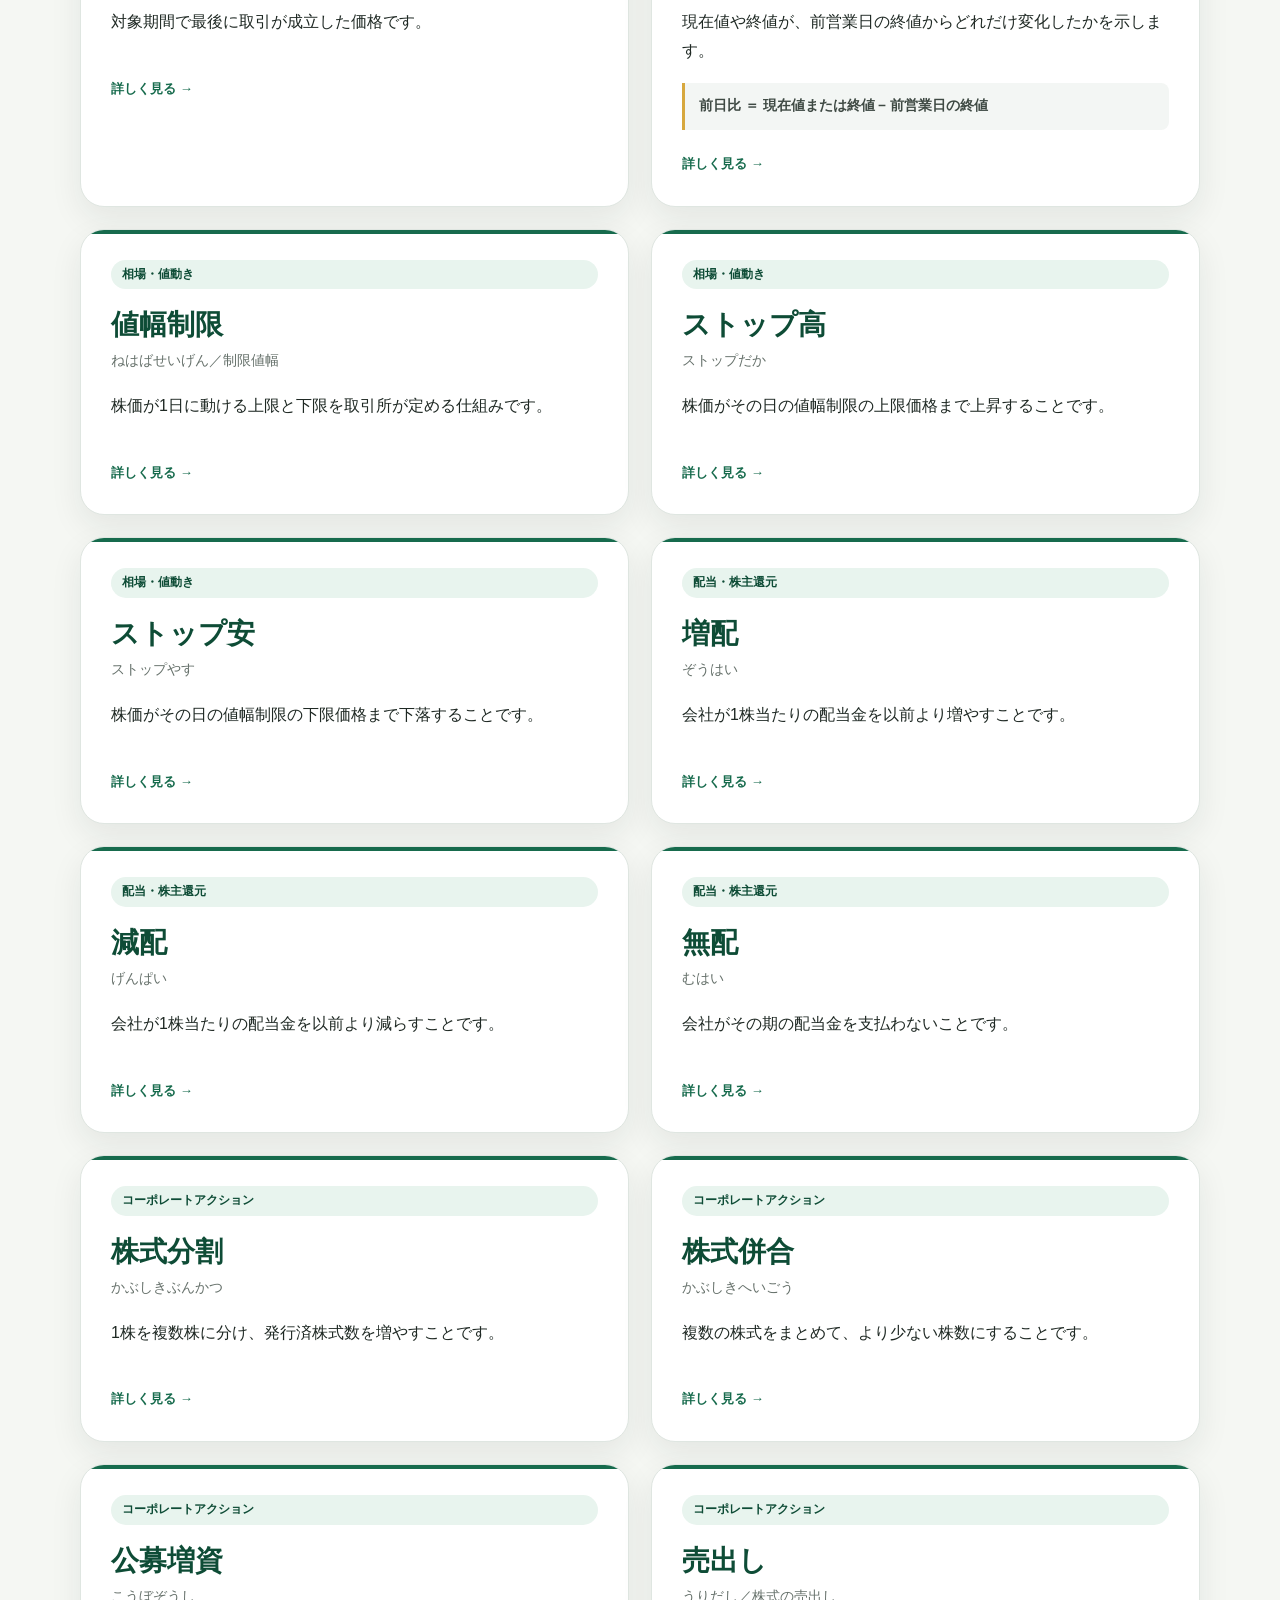
==== commit d9a753a1: "loadmap" ====
--- a/index.html
+++ b/index.html
@@ -20,6 +20,7 @@
         </a>
         <nav class="header-nav" aria-label="メインメニュー">
           <a class="is-current" href="./index.html" aria-current="page">用語一覧</a>
+          <a href="./learn.html">学習ロードマップ</a>
           <a href="./quiz.html">ミニクイズ</a>
         </nav>
       </div>
--- a/css/style.css
+++ b/css/style.css
@@ -830,6 +830,431 @@
   margin-top: 32px;
 }
 
+.learn-hero {
+  position: relative;
+  overflow: hidden;
+  background: var(--color-primary-dark);
+  color: #ffffff;
+}
+
+.learn-hero::after {
+  position: absolute;
+  right: -80px;
+  bottom: -180px;
+  width: 430px;
+  height: 430px;
+  border: 72px solid rgb(255 255 255 / 5%);
+  border-radius: 50%;
+  content: "";
+}
+
+.learn-hero-inner {
+  position: relative;
+  z-index: 1;
+  padding-block: 68px 74px;
+}
+
+.learn-hero h1 {
+  margin: 0;
+  font-size: clamp(2rem, 5vw, 3.5rem);
+  line-height: 1.35;
+}
+
+.learn-hero p:last-child {
+  max-width: 760px;
+  margin: 24px 0 0;
+  color: rgb(255 255 255 / 78%);
+}
+
+.learn-section {
+  min-height: 620px;
+  padding-block: 64px 88px;
+}
+
+.roadmap-overview {
+  padding: 34px 38px;
+  background: var(--color-surface);
+  border: 1px solid var(--color-border);
+  border-radius: var(--radius-large);
+  box-shadow: var(--shadow-card);
+}
+
+.overview-heading-row,
+.course-heading-row,
+.roadmap-chapter-heading-row {
+  display: flex;
+  gap: 24px;
+  align-items: start;
+  justify-content: space-between;
+}
+
+.overview-heading-row h2,
+.course-heading-row h2,
+.roadmap-chapter-heading-row h2 {
+  margin: 0;
+  color: var(--color-primary-dark);
+  line-height: 1.4;
+}
+
+.overview-heading-row h2,
+.course-heading-row h2 {
+  font-size: clamp(1.5rem, 3vw, 2.1rem);
+}
+
+.overall-progress-text {
+  margin: 7px 0 0;
+  color: var(--color-primary);
+  font-weight: 700;
+  white-space: nowrap;
+}
+
+.roadmap-stats {
+  display: grid;
+  grid-template-columns: repeat(3, minmax(0, 1fr));
+  gap: 14px;
+  margin-top: 28px;
+}
+
+.roadmap-stat {
+  display: flex;
+  flex-direction: column;
+  gap: 2px;
+  padding: 17px 20px;
+  background: #f3f6f4;
+  border-radius: 11px;
+}
+
+.roadmap-stat span {
+  color: var(--color-muted);
+  font-size: 0.78rem;
+}
+
+.roadmap-stat strong {
+  color: var(--color-primary-dark);
+  font-size: 1.35rem;
+}
+
+.roadmap-progress-track {
+  height: 9px;
+  overflow: hidden;
+  background: #e2e9e5;
+  border-radius: 999px;
+}
+
+.roadmap-progress-track > span {
+  display: block;
+  width: 0;
+  height: 100%;
+  background: var(--color-primary);
+  border-radius: inherit;
+  transition: width 220ms ease;
+}
+
+.overall-progress-track {
+  margin-top: 22px;
+}
+
+.next-term-text {
+  margin: 20px 0 0;
+  color: #46514b;
+  font-weight: 700;
+}
+
+.completion-message {
+  margin: 18px 0 0;
+  padding: 13px 16px;
+  background: var(--color-primary-soft);
+  border: 1px solid #b8d8c8;
+  border-radius: 9px;
+  color: var(--color-primary-dark);
+  font-weight: 700;
+}
+
+.completion-message span {
+  display: inline-grid;
+  width: 22px;
+  height: 22px;
+  margin-right: 6px;
+  place-items: center;
+  background: var(--color-primary);
+  border-radius: 50%;
+  color: #ffffff;
+  font-size: 0.75rem;
+}
+
+.roadmap-actions {
+  display: flex;
+  flex-wrap: wrap;
+  gap: 12px;
+  margin-top: 24px;
+}
+
+.roadmap-actions .secondary-button:disabled {
+  cursor: not-allowed;
+  opacity: 0.45;
+}
+
+.storage-notice {
+  margin: 20px 0 0;
+  padding: 15px 18px;
+  background: #fffaf0;
+  border: 1px solid #ecdfbf;
+  border-radius: var(--radius-medium);
+  color: #6a521b;
+  font-size: 0.86rem;
+}
+
+.roadmap-course {
+  margin-top: 66px;
+}
+
+.course-heading-row {
+  align-items: end;
+  margin-bottom: 28px;
+}
+
+.course-heading-row > p {
+  margin: 0 0 4px;
+  color: var(--color-muted);
+  font-size: 0.85rem;
+}
+
+.roadmap-chapters {
+  display: grid;
+  gap: 34px;
+}
+
+.roadmap-chapter {
+  overflow: hidden;
+  background: var(--color-surface);
+  border: 1px solid var(--color-border);
+  border-radius: var(--radius-large);
+  box-shadow: var(--shadow-card);
+}
+
+.roadmap-chapter.is-complete {
+  border-color: #9dc9b4;
+}
+
+.roadmap-chapter-header {
+  padding: 34px 38px 30px;
+  background: linear-gradient(135deg, #ffffff, #f3f8f5);
+  border-bottom: 1px solid var(--color-border);
+}
+
+.roadmap-chapter-heading-row {
+  align-items: center;
+}
+
+.roadmap-chapter-heading-row h2 {
+  font-size: clamp(1.4rem, 3vw, 1.9rem);
+}
+
+.chapter-number {
+  margin: 0 0 5px;
+  color: var(--color-accent);
+  font-size: 0.78rem;
+  font-weight: 700;
+  letter-spacing: 0.12em;
+}
+
+.chapter-progress-text {
+  margin: 0;
+  padding: 5px 12px;
+  background: var(--color-primary-soft);
+  border-radius: 999px;
+  color: var(--color-primary-dark);
+  font-size: 0.82rem;
+  font-weight: 700;
+  white-space: nowrap;
+}
+
+.chapter-description {
+  max-width: 820px;
+  margin: 20px 0 0;
+  color: var(--color-muted);
+}
+
+.chapter-outcome {
+  display: grid;
+  grid-template-columns: minmax(190px, 0.3fr) 1fr;
+  gap: 24px;
+  margin-top: 22px;
+  padding: 17px 20px;
+  background: #fffaf0;
+  border-left: 3px solid var(--color-accent);
+  border-radius: 0 9px 9px 0;
+}
+
+.chapter-outcome strong {
+  color: #6a521b;
+  font-size: 0.84rem;
+}
+
+.chapter-outcome p {
+  margin: 0;
+  color: #5f594c;
+  font-size: 0.86rem;
+}
+
+.chapter-progress-track {
+  margin-top: 24px;
+}
+
+.roadmap-term-list {
+  display: grid;
+  gap: 0;
+  margin: 0;
+  padding: 0;
+  list-style: none;
+}
+
+.roadmap-term-item + .roadmap-term-item {
+  border-top: 1px solid var(--color-border);
+}
+
+.roadmap-term-card {
+  display: grid;
+  grid-template-columns: 54px minmax(0, 1fr) minmax(160px, auto);
+  gap: 22px;
+  align-items: center;
+  padding: 26px 38px;
+  transition: background-color 180ms ease;
+}
+
+.roadmap-term-card.is-complete {
+  background: #f0f8f4;
+}
+
+.roadmap-term-order {
+  display: grid;
+  width: 44px;
+  height: 44px;
+  place-items: center;
+  background: var(--color-primary-dark);
+  border: 3px solid #dfeee6;
+  border-radius: 50%;
+  color: #ffffff;
+  font-size: 1rem;
+  font-weight: 700;
+}
+
+.roadmap-term-card.is-complete .roadmap-term-order {
+  background: var(--color-primary);
+  border-color: #a9d2bd;
+}
+
+.roadmap-term-content {
+  min-width: 0;
+}
+
+.roadmap-term-content > .category-badge {
+  margin-bottom: 9px;
+}
+
+.roadmap-term-heading {
+  display: flex;
+  gap: 12px;
+  align-items: center;
+  justify-content: space-between;
+}
+
+.roadmap-term-heading h3 {
+  min-width: 0;
+  margin: 0;
+  color: var(--color-primary-dark);
+  font-size: 1.3rem;
+  line-height: 1.4;
+  overflow-wrap: anywhere;
+}
+
+.learning-state {
+  flex: 0 0 auto;
+  padding: 3px 9px;
+  background: #edf1ee;
+  border-radius: 999px;
+  color: var(--color-muted);
+  font-size: 0.72rem;
+  font-weight: 700;
+  white-space: nowrap;
+}
+
+.roadmap-term-card.is-complete .learning-state {
+  background: #d8eee3;
+  color: var(--color-primary-dark);
+}
+
+.roadmap-term-summary {
+  margin: 13px 0 0;
+  color: #46514b;
+  font-size: 0.9rem;
+}
+
+.roadmap-term-actions {
+  display: flex;
+  flex-direction: column;
+  gap: 9px;
+  align-items: stretch;
+}
+
+.roadmap-detail-link,
+.learning-toggle {
+  display: inline-flex;
+  min-height: 44px;
+  align-items: center;
+  justify-content: center;
+  padding: 9px 14px;
+  border-radius: 8px;
+  font: inherit;
+  font-size: 0.8rem;
+  font-weight: 700;
+  text-align: center;
+}
+
+.roadmap-detail-link {
+  color: var(--color-primary);
+  text-decoration: underline;
+  text-underline-offset: 3px;
+}
+
+.roadmap-detail-link:hover {
+  background: var(--color-primary-soft);
+}
+
+.learning-toggle {
+  background: #ffffff;
+  border: 1px solid var(--color-primary);
+  color: var(--color-primary);
+  cursor: pointer;
+}
+
+.learning-toggle:hover {
+  background: var(--color-primary-soft);
+}
+
+.learning-toggle[aria-pressed="true"] {
+  background: var(--color-primary);
+  color: #ffffff;
+}
+
+.learn-error {
+  padding: 36px;
+  background: #fff4f2;
+  border: 1px solid #edc5bd;
+  border-radius: var(--radius-large);
+  text-align: center;
+}
+
+.learn-error h2 {
+  margin: 0;
+  color: #8b3024;
+}
+
+.learn-error p {
+  margin: 14px 0 24px;
+  color: #6f443d;
+}
+
 .notice {
   padding-bottom: 88px;
 }
@@ -878,10 +1303,14 @@
   }
 
   .header-inner {
+    flex-wrap: wrap;
+    gap: 8px;
     min-height: 64px;
+    padding-block: 10px;
   }
 
   .site-title {
+    margin-inline: auto;
     font-size: 0.85rem;
   }
 
@@ -892,6 +1321,9 @@
 
   .header-nav {
     gap: 2px;
+    width: 100%;
+    flex-wrap: wrap;
+    justify-content: center;
   }
 
   .header-nav a {
@@ -993,6 +1425,101 @@
     width: 100%;
   }
 
+  .learn-hero-inner {
+    padding-block: 52px 58px;
+  }
+
+  .learn-section {
+    padding-block: 44px 64px;
+  }
+
+  .roadmap-overview,
+  .roadmap-chapter-header {
+    padding: 26px 20px;
+  }
+
+  .overview-heading-row,
+  .course-heading-row {
+    flex-direction: column;
+    gap: 8px;
+    align-items: start;
+  }
+
+  .overall-progress-text {
+    margin-top: 0;
+  }
+
+  .roadmap-stats {
+    grid-template-columns: 1fr;
+  }
+
+  .roadmap-actions {
+    flex-direction: column;
+  }
+
+  .roadmap-actions > * {
+    width: 100%;
+  }
+
+  .roadmap-course {
+    margin-top: 52px;
+  }
+
+  .course-heading-row > p {
+    margin: 0;
+  }
+
+  .roadmap-chapters {
+    gap: 26px;
+  }
+
+  .roadmap-chapter {
+    border-radius: 18px;
+  }
+
+  .roadmap-chapter-heading-row {
+    gap: 14px;
+    align-items: start;
+  }
+
+  .chapter-outcome {
+    grid-template-columns: 1fr;
+    gap: 7px;
+  }
+
+  .roadmap-term-card {
+    grid-template-columns: 42px minmax(0, 1fr);
+    gap: 14px;
+    padding: 23px 20px;
+  }
+
+  .roadmap-term-order {
+    width: 38px;
+    height: 38px;
+    border-width: 2px;
+    font-size: 0.9rem;
+  }
+
+  .roadmap-term-heading {
+    flex-direction: column;
+    gap: 7px;
+    align-items: start;
+  }
+
+  .roadmap-term-actions {
+    grid-column: 2;
+    flex-direction: row;
+    flex-wrap: wrap;
+  }
+
+  .roadmap-term-actions > * {
+    flex: 1 1 145px;
+  }
+
+  .learn-error {
+    padding: 28px 20px;
+  }
+
   .notice {
     padding-bottom: 64px;
   }
@@ -1011,7 +1538,9 @@
 
   .term-card,
   .related-card,
-  .quiz-progress-track span {
+  .quiz-progress-track span,
+  .roadmap-progress-track > span,
+  .roadmap-term-card {
     transition: none;
   }
 }
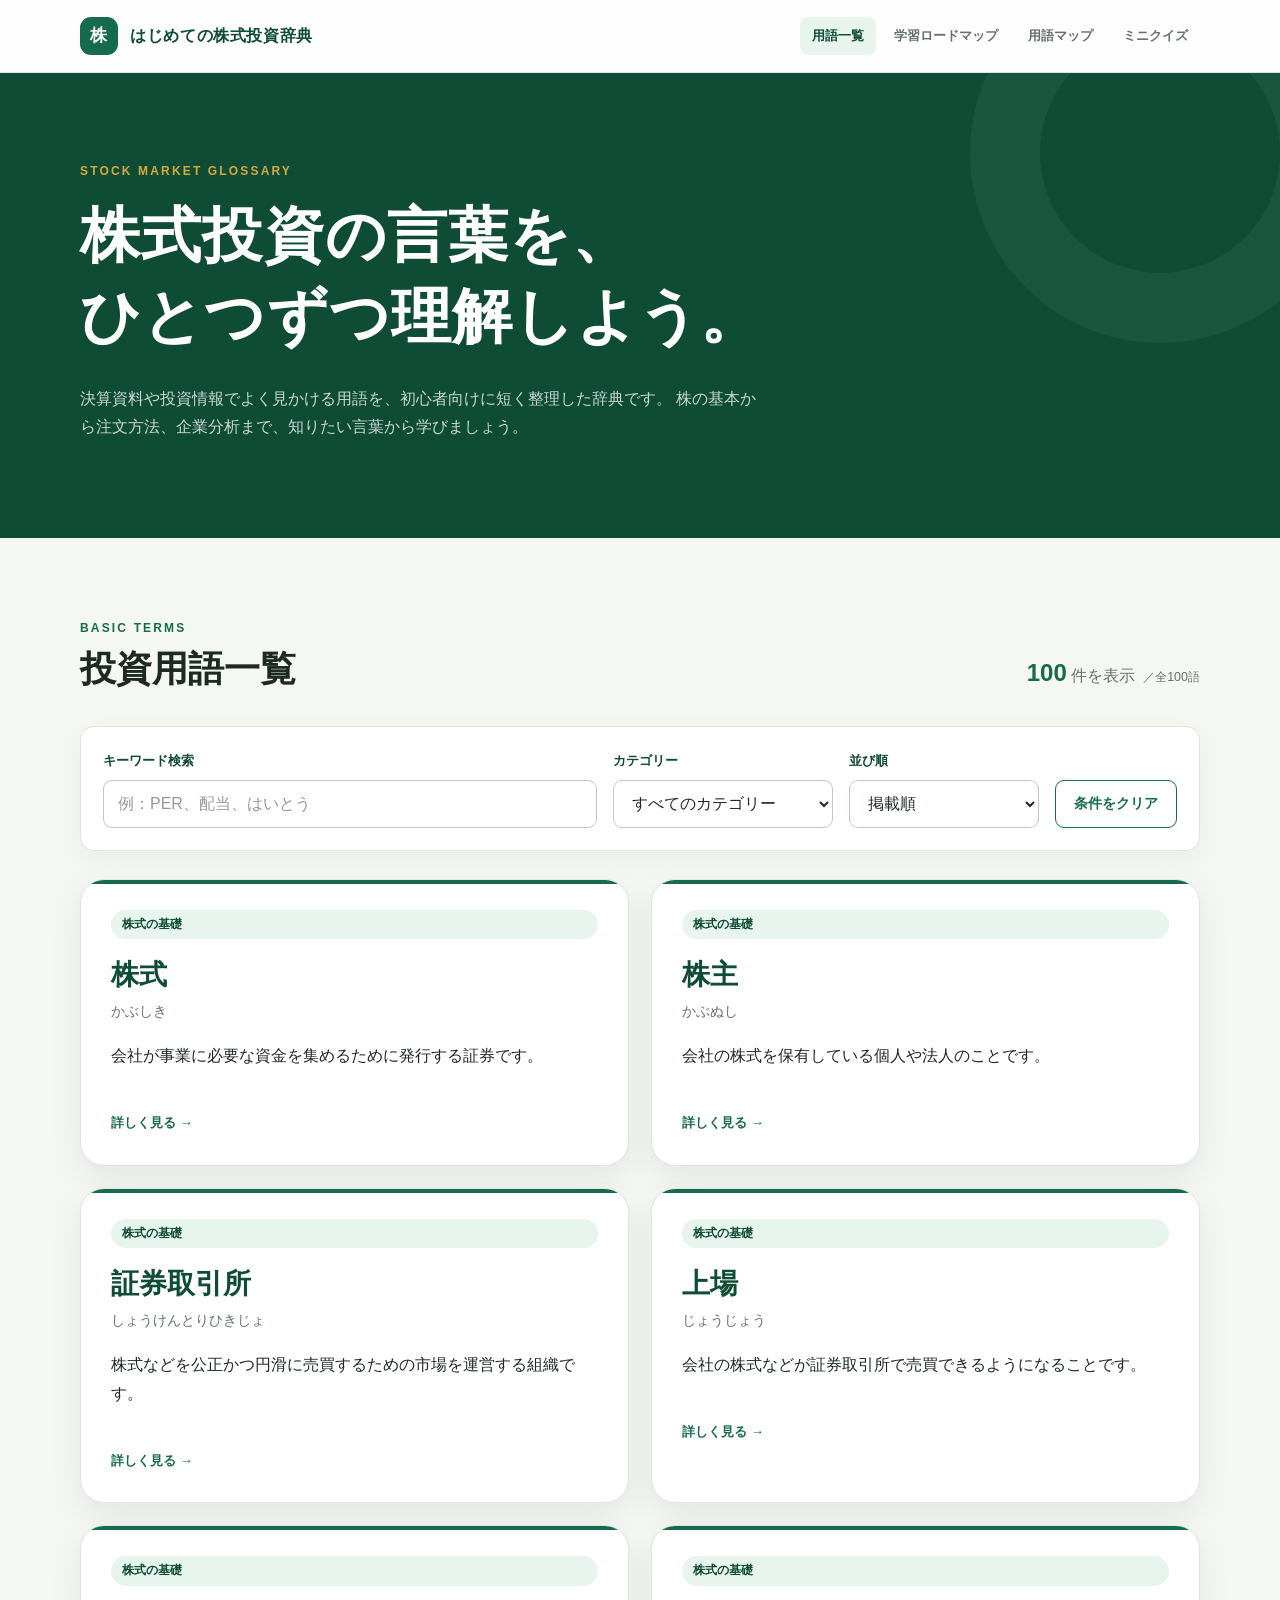
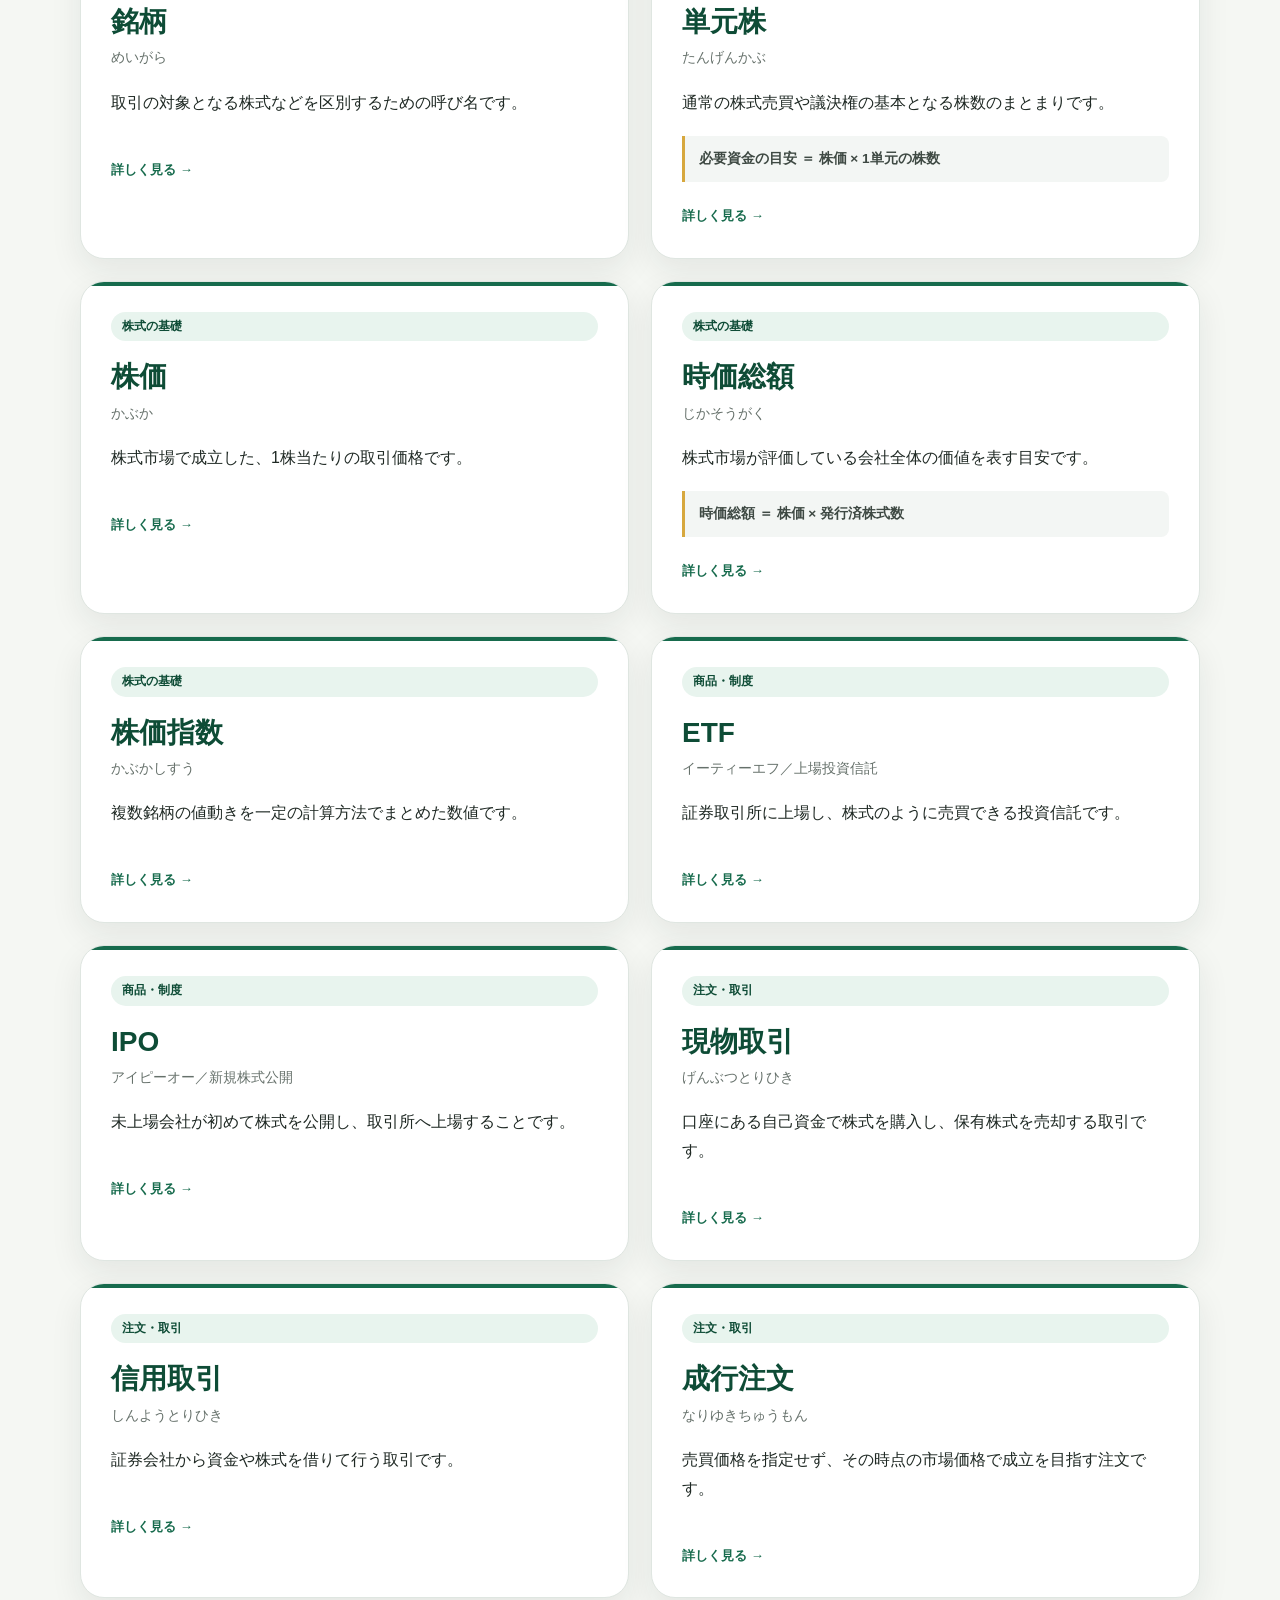
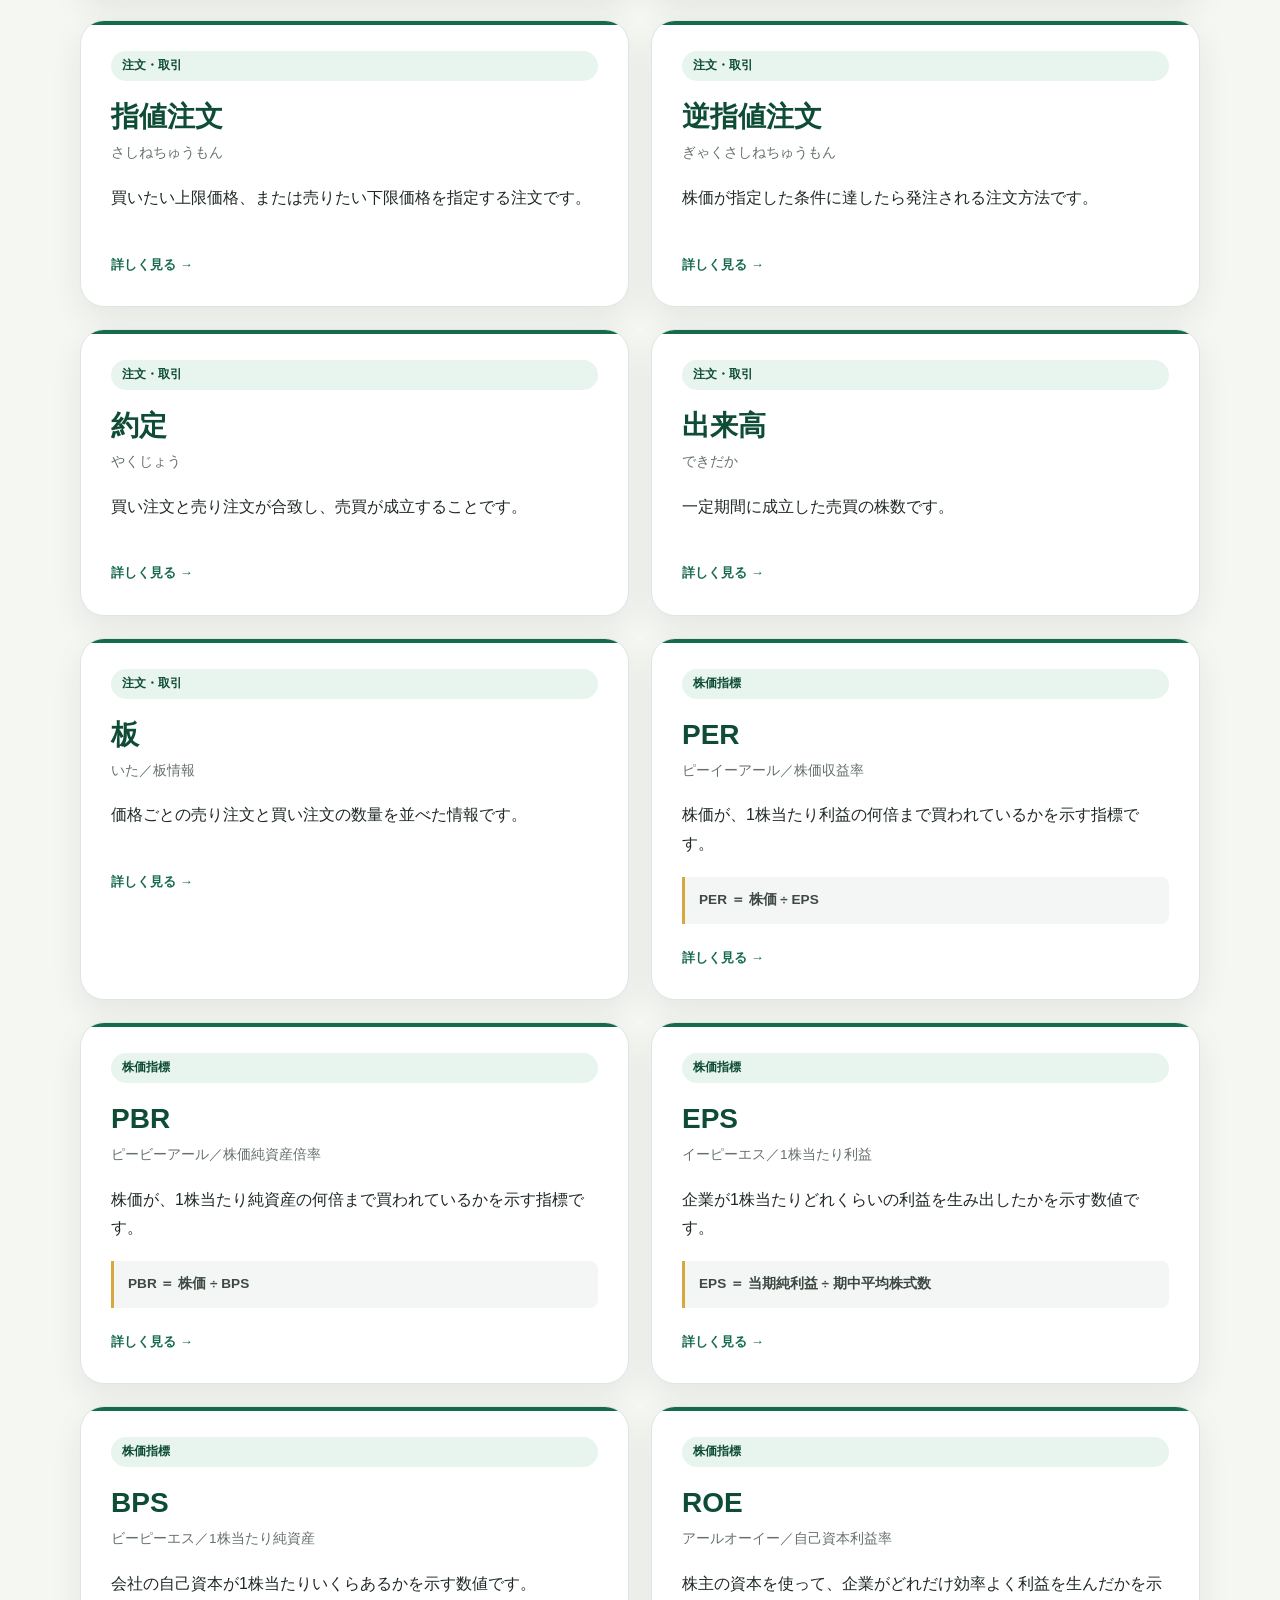
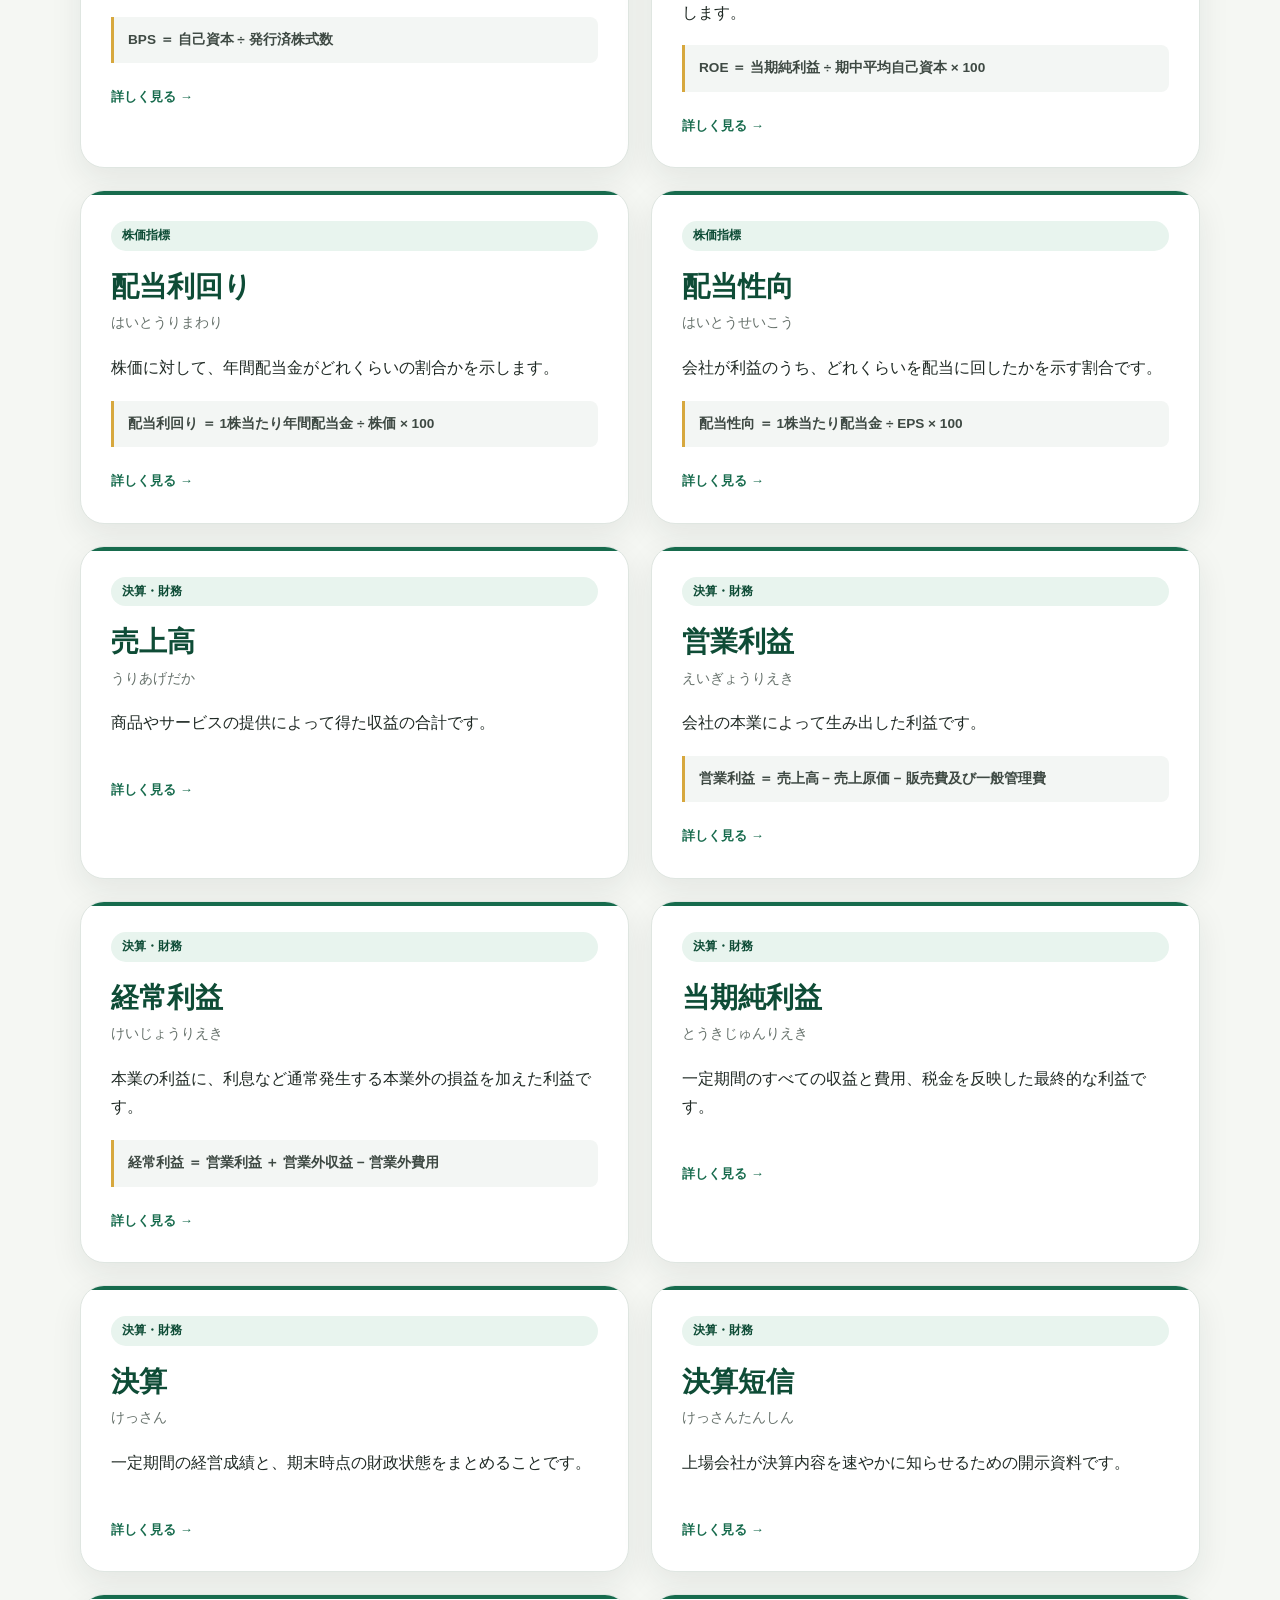
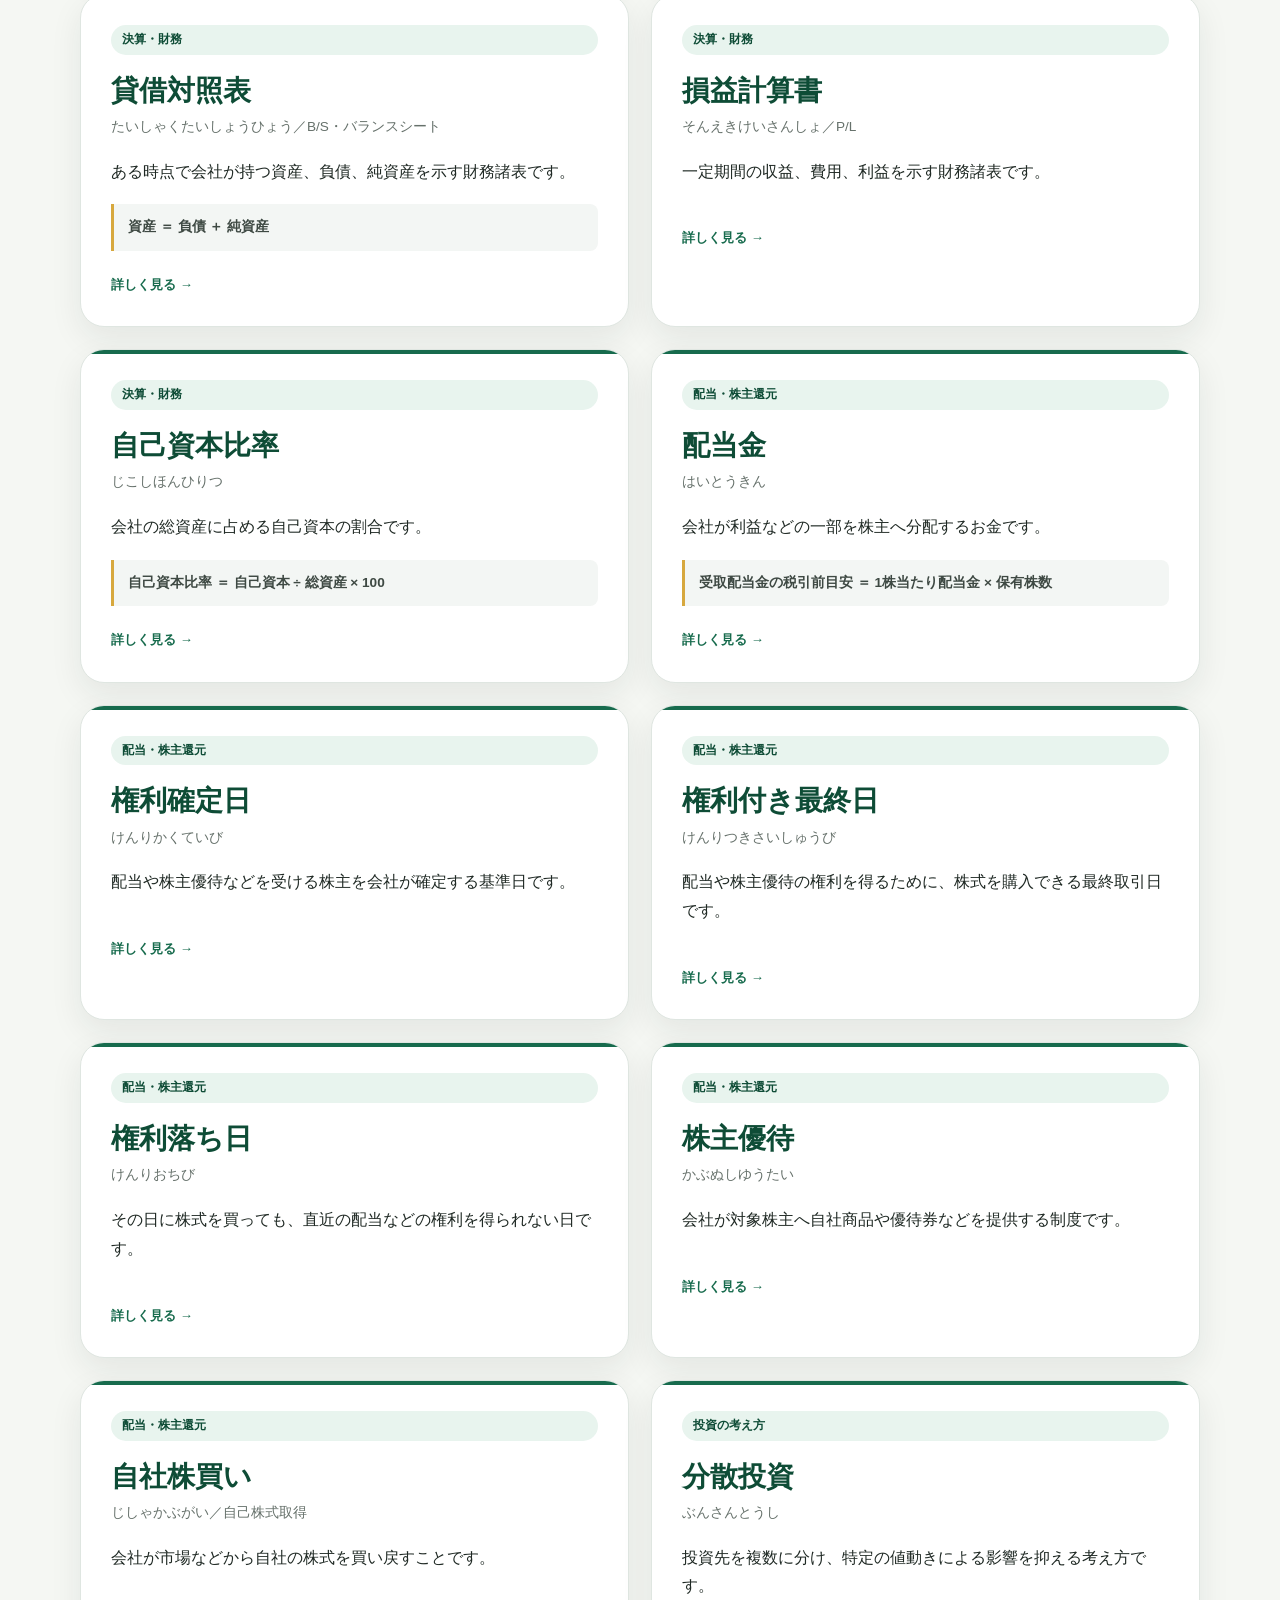
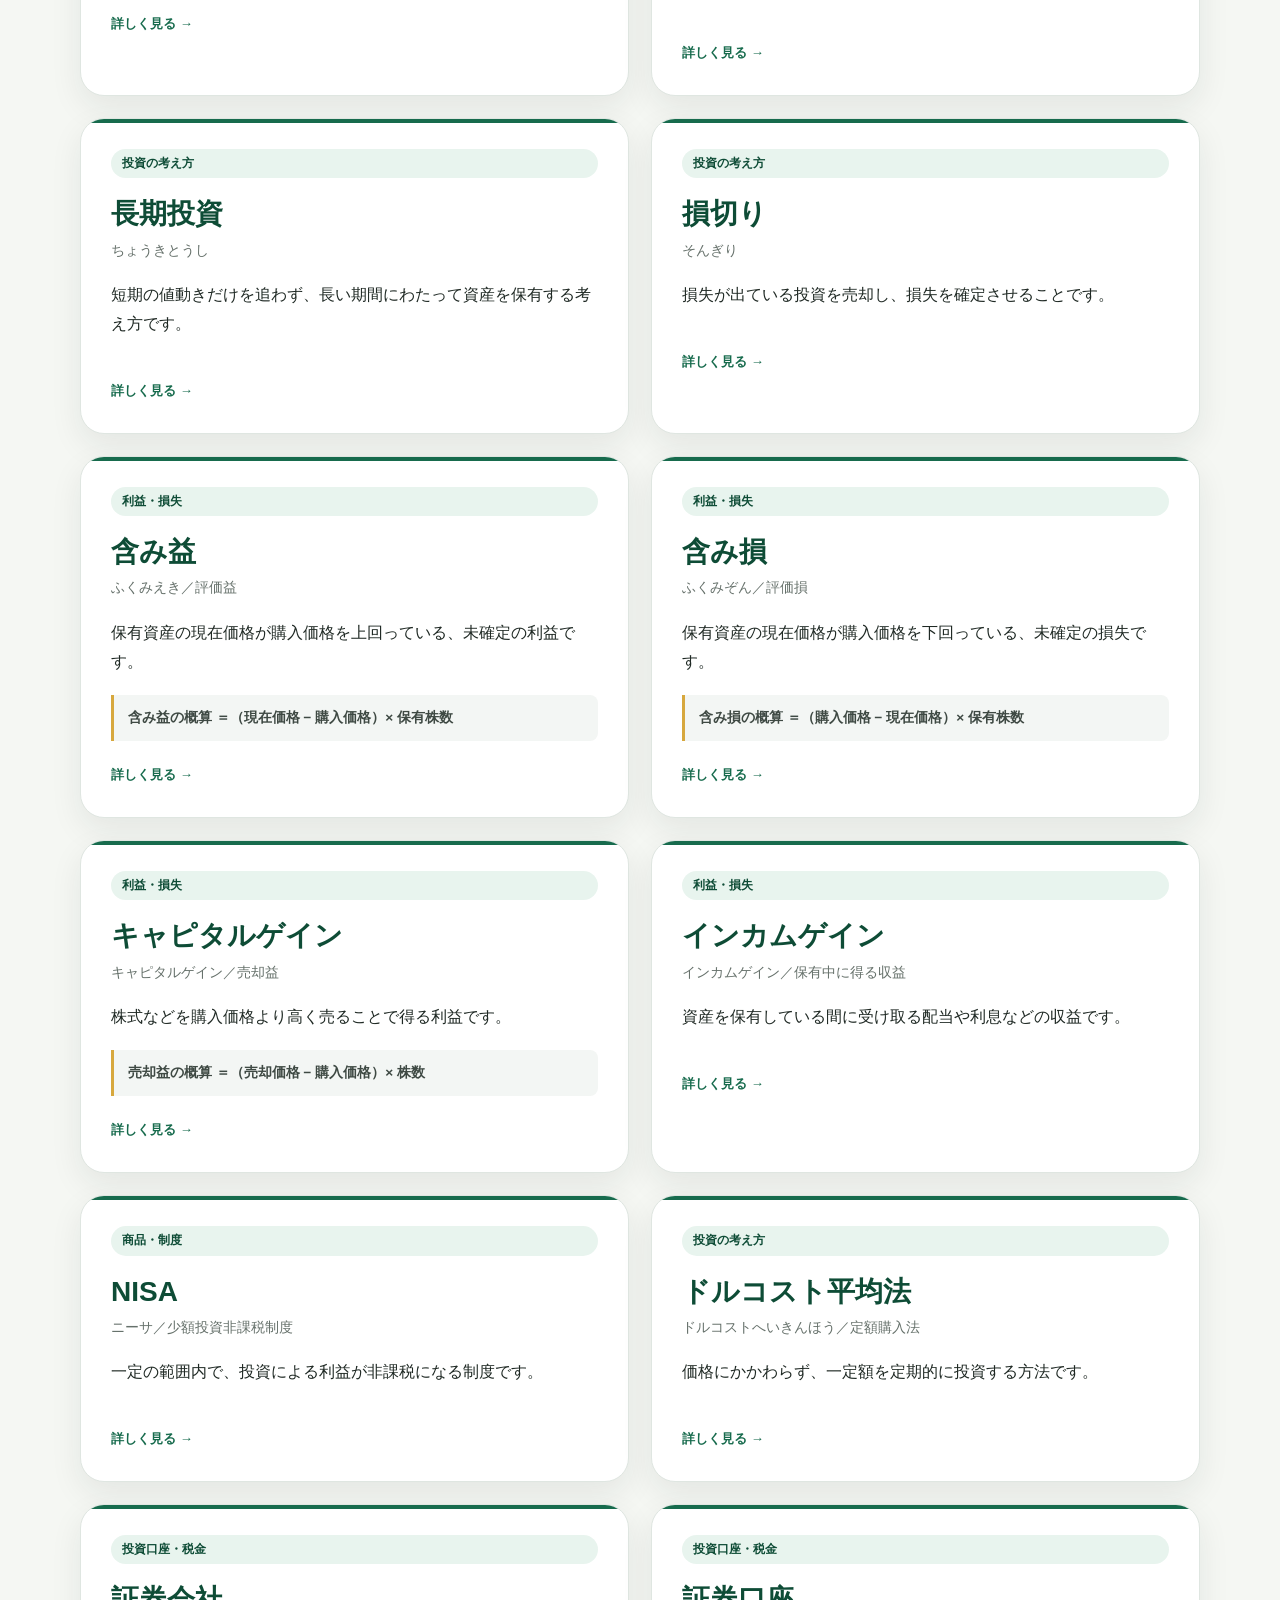
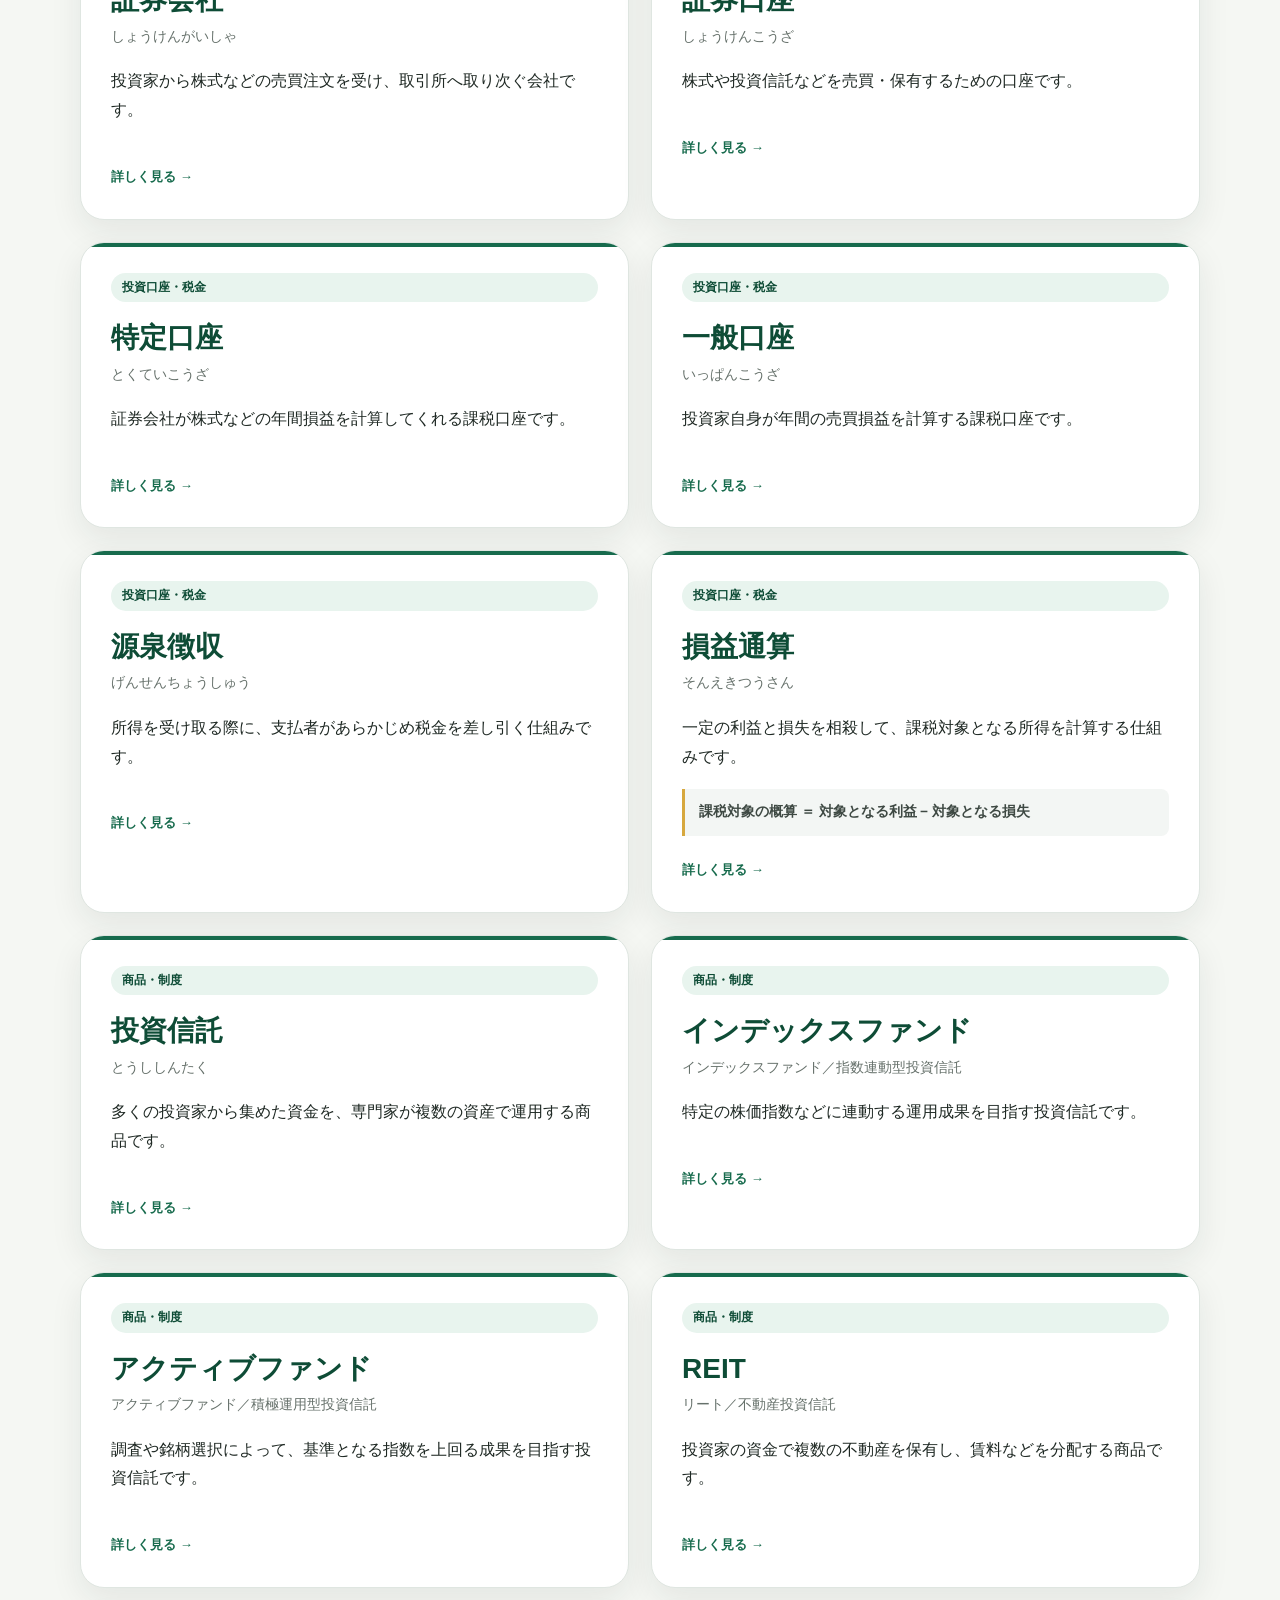
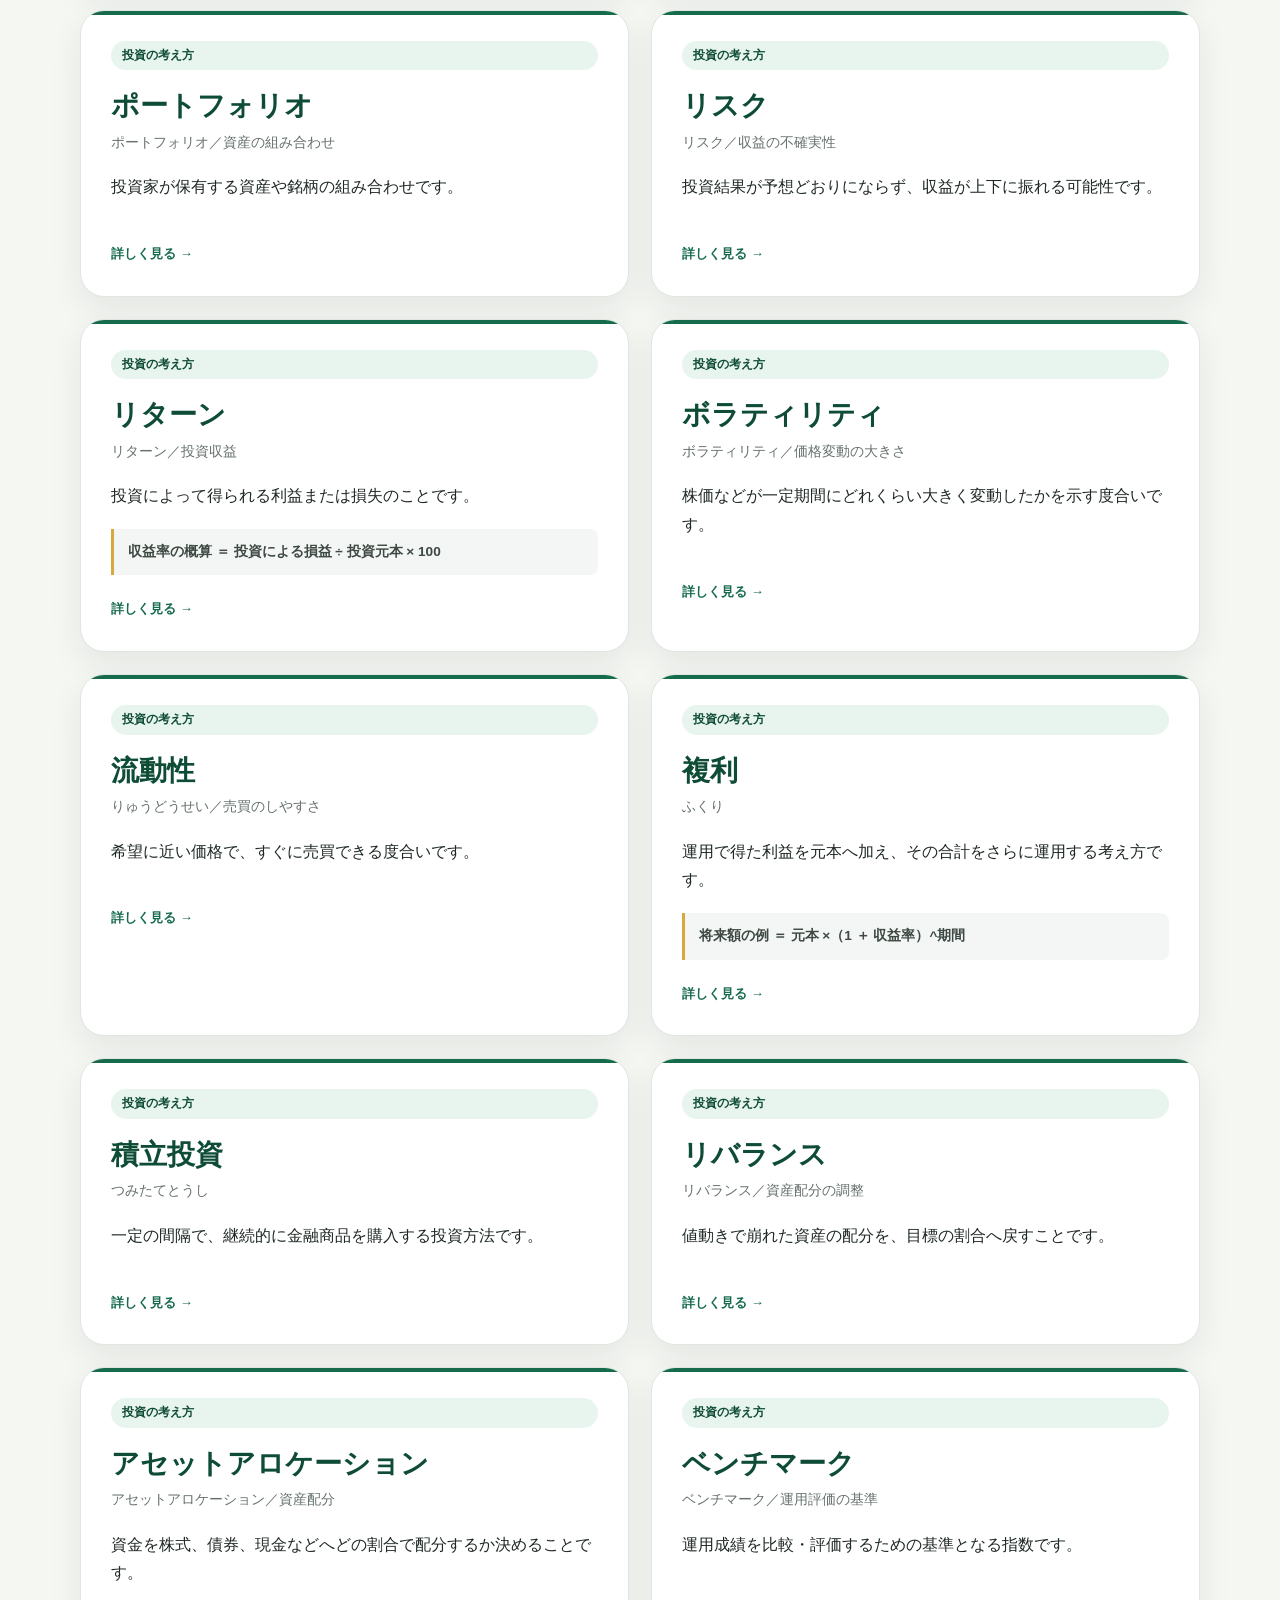
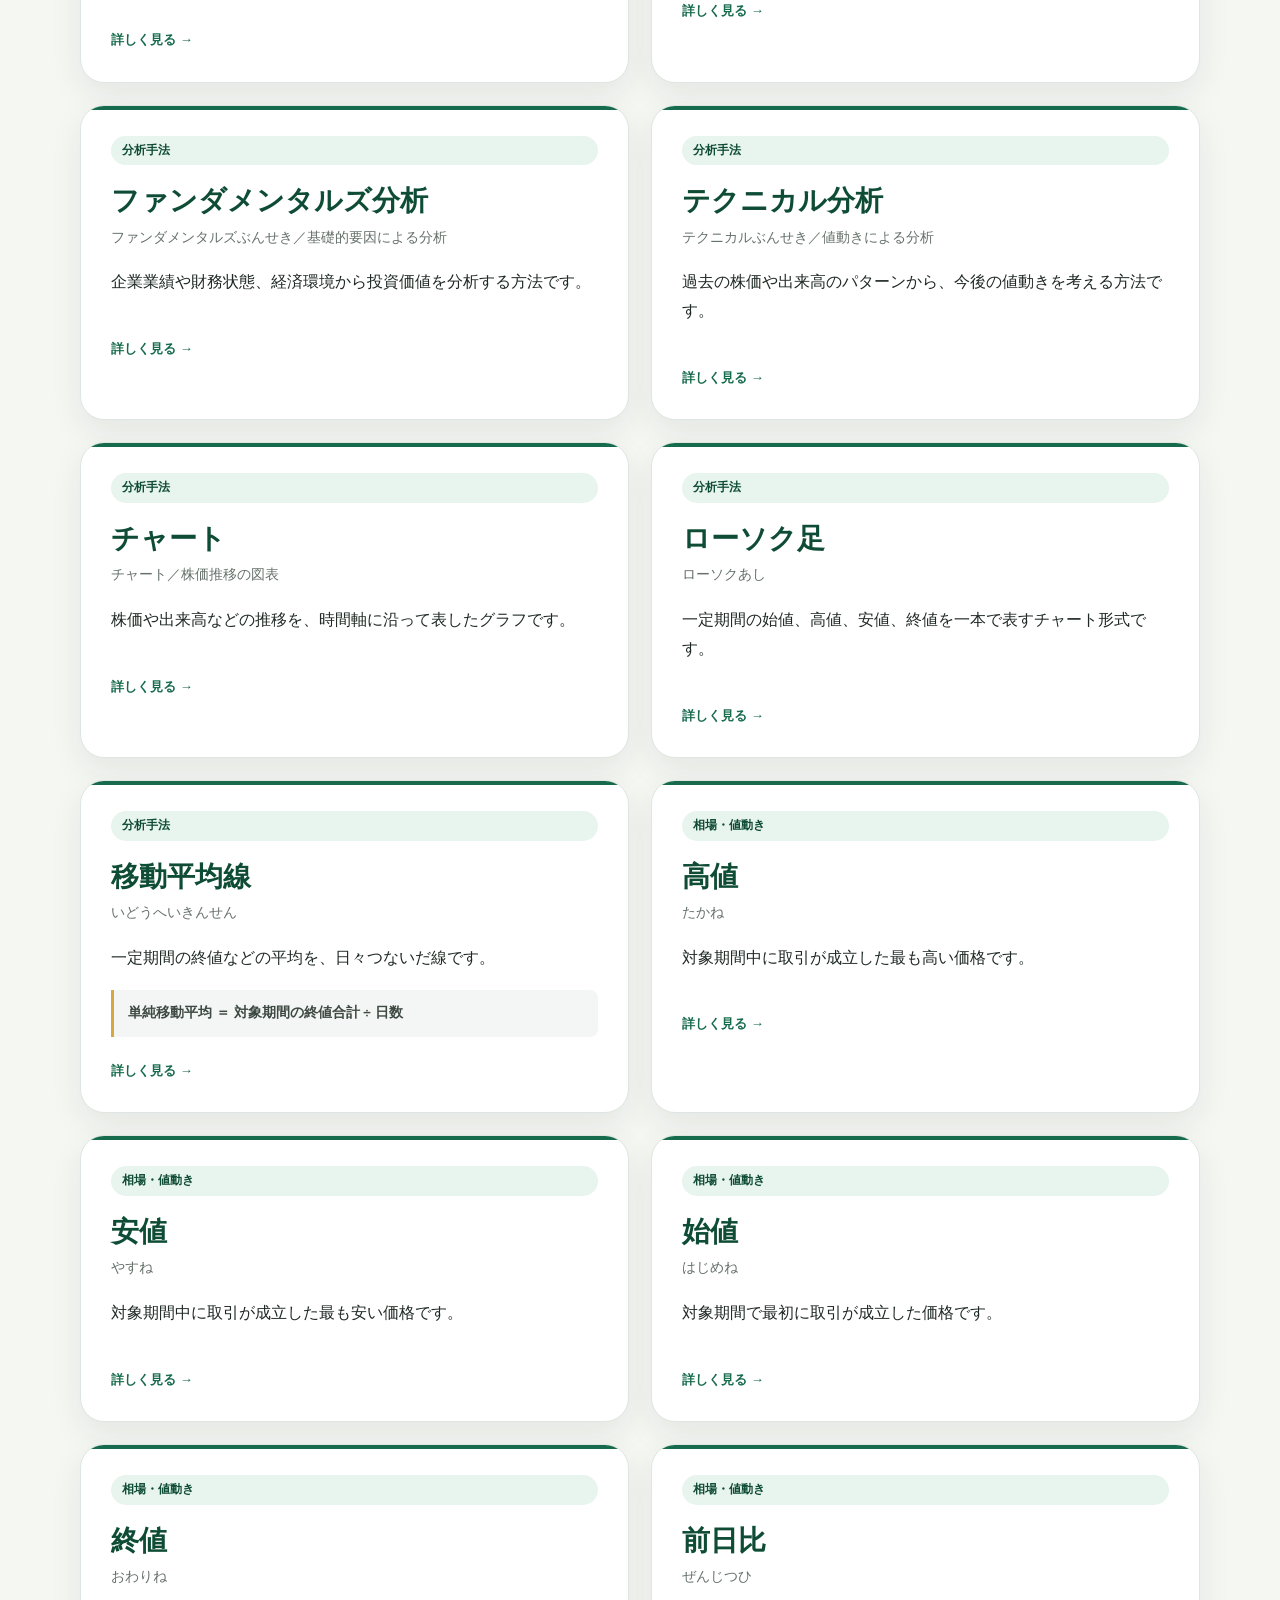
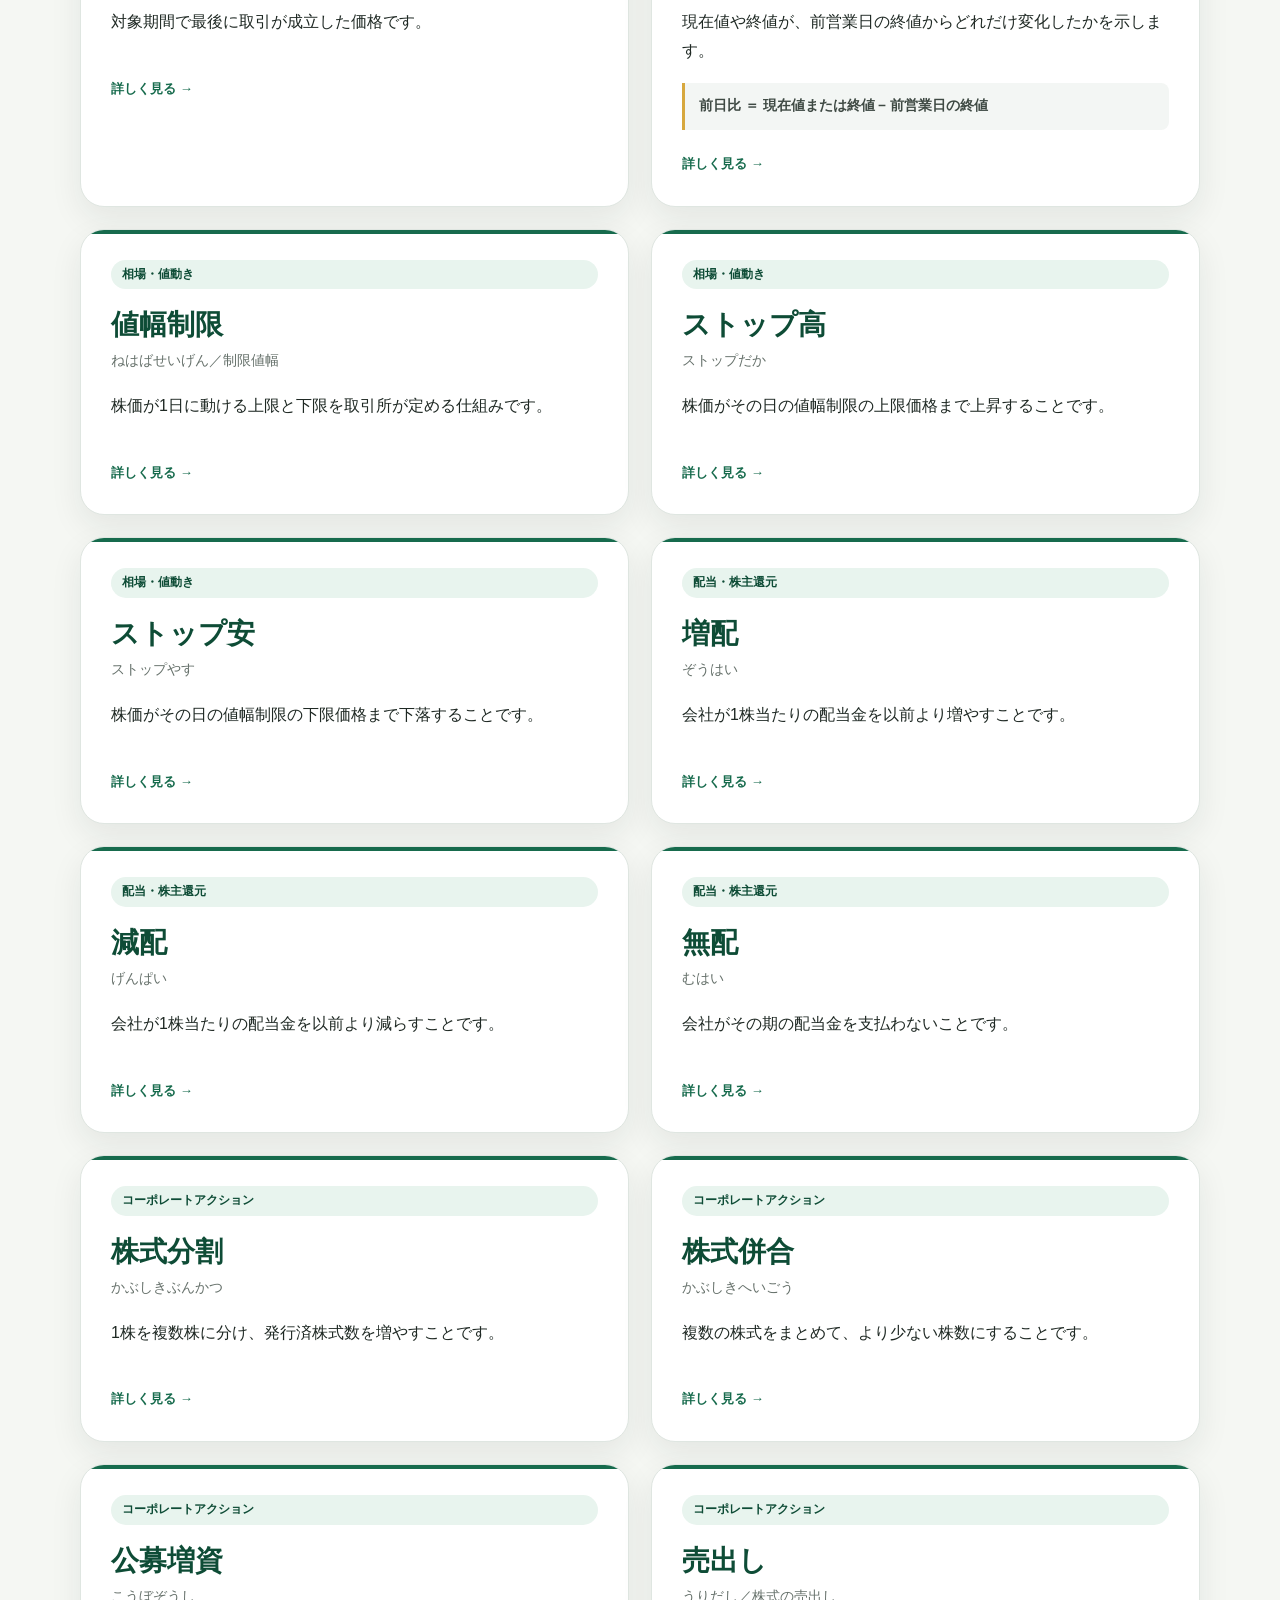
==== commit 52dd28e9: "word_relation" ====
--- a/index.html
+++ b/index.html
@@ -21,6 +21,7 @@
         <nav class="header-nav" aria-label="メインメニュー">
           <a class="is-current" href="./index.html" aria-current="page">用語一覧</a>
           <a href="./learn.html">学習ロードマップ</a>
+          <a href="./relations.html">用語マップ</a>
           <a href="./quiz.html">ミニクイズ</a>
         </nav>
       </div>
--- a/css/style.css
+++ b/css/style.css
@@ -8,6 +8,14 @@
   --color-primary-soft: #e8f4ee;
   --color-border: #dfe6e1;
   --color-accent: #d7a83e;
+  --color-relation-prerequisite: #8a6320;
+  --color-relation-calculated: #176b4d;
+  --color-relation-compare: #6a4f92;
+  --color-relation-used: #2d6475;
+  --color-relation-process: #9a4f2d;
+  --color-relation-affects: #8a3f4d;
+  --color-relation-part: #4e6657;
+  --color-relation-related: #66716b;
   --shadow-card: 0 12px 32px rgb(31 41 36 / 8%);
   --radius-large: 24px;
   --radius-medium: 14px;
@@ -496,7 +504,15 @@
 }
 
 .related-heading-row {
+  display: flex;
+  gap: 20px;
+  align-items: end;
+  justify-content: space-between;
   margin-bottom: 20px;
+}
+
+.related-heading-row .secondary-button {
+  flex: 0 0 auto;
 }
 
 .related-grid {
@@ -533,6 +549,250 @@
   color: var(--color-muted);
   font-size: 0.82rem;
   line-height: 1.7;
+}
+
+.related-status,
+.cluster-parameter-notice {
+  margin: 0 0 20px;
+  padding: 12px 15px;
+  background: #fffaf0;
+  border: 1px solid #ecdfbf;
+  border-radius: 9px;
+  color: #6a521b;
+  font-size: 0.84rem;
+}
+
+.current-relation-term {
+  position: relative;
+  padding: 28px 30px;
+  overflow: hidden;
+  background: linear-gradient(135deg, var(--color-primary-dark), #176b4d);
+  border: 3px solid #e1c56d;
+  border-radius: var(--radius-large);
+  box-shadow: var(--shadow-card);
+  color: #ffffff;
+}
+
+.current-relation-label {
+  display: inline-flex;
+  padding: 4px 10px;
+  background: #fff6d6;
+  border-radius: 999px;
+  color: #6a521b;
+  font-size: 0.72rem;
+  font-weight: 700;
+}
+
+.current-relation-term h3 {
+  margin: 14px 0 0;
+  font-size: clamp(1.7rem, 4vw, 2.5rem);
+  line-height: 1.35;
+}
+
+.current-relation-term .reading {
+  margin: 4px 0 0;
+  color: rgb(255 255 255 / 68%);
+}
+
+.current-relation-term p:last-child {
+  max-width: 760px;
+  margin: 14px 0 0;
+  color: rgb(255 255 255 / 86%);
+}
+
+.learning-path-section,
+.typed-related-section,
+.related-clusters-section {
+  margin-top: 38px;
+}
+
+.learning-path-section h3,
+.typed-related-section > h3,
+.related-clusters-section h3 {
+  margin: 0 0 17px;
+  color: var(--color-primary-dark);
+  font-size: 1.12rem;
+}
+
+.learning-path-grid {
+  display: grid;
+  grid-template-columns: repeat(3, minmax(0, 1fr));
+  gap: 14px;
+}
+
+.learning-path-card {
+  padding: 20px;
+  background: var(--color-surface);
+  border: 1px solid var(--color-border);
+  border-top: 4px solid var(--color-accent);
+  border-radius: var(--radius-medium);
+}
+
+.learning-path-card h4 {
+  margin: 0;
+  color: var(--color-primary-dark);
+  font-size: 0.88rem;
+}
+
+.learning-path-card ul {
+  display: grid;
+  gap: 7px;
+  margin: 12px 0 0;
+  padding-left: 1.25rem;
+}
+
+.learning-path-card a {
+  color: var(--color-primary);
+  font-size: 0.86rem;
+  font-weight: 700;
+  text-underline-offset: 3px;
+}
+
+.typed-related-groups {
+  display: grid;
+  gap: 28px;
+}
+
+.typed-related-group {
+  padding-left: 18px;
+  border-left: 4px solid var(--color-relation-related);
+}
+
+.typed-related-group-heading {
+  margin: 0 0 13px;
+  color: var(--color-relation-related);
+  font-size: 0.9rem;
+}
+
+.typed-related-grid {
+  display: grid;
+  grid-template-columns: repeat(2, minmax(0, 1fr));
+  gap: 14px;
+}
+
+.typed-related-card {
+  min-width: 0;
+  padding: 22px;
+  background: var(--color-surface);
+  border: 1px solid var(--color-border);
+  border-radius: var(--radius-medium);
+  box-shadow: 0 8px 24px rgb(31 41 36 / 5%);
+}
+
+.typed-related-card h5 {
+  margin: 0;
+  font-size: 1.15rem;
+  overflow-wrap: anywhere;
+}
+
+.typed-related-card h5 a,
+.related-cluster-link {
+  color: var(--color-primary-dark);
+  text-decoration: none;
+}
+
+.typed-related-card h5 a:hover,
+.related-cluster-link:hover {
+  text-decoration: underline;
+  text-underline-offset: 3px;
+}
+
+.typed-relation-label {
+  margin: 9px 0 0;
+  color: var(--color-relation-related);
+  font-size: 0.78rem;
+  font-weight: 700;
+}
+
+.typed-relation-description,
+.typed-related-summary {
+  margin: 11px 0 0;
+  font-size: 0.84rem;
+}
+
+.typed-relation-description {
+  color: #3f4a44;
+}
+
+.typed-related-summary {
+  color: var(--color-muted);
+}
+
+.related-detail-link {
+  display: inline-flex;
+  min-height: 44px;
+  margin-top: 15px;
+  align-items: center;
+  color: var(--color-primary);
+  font-size: 0.82rem;
+  font-weight: 700;
+  text-underline-offset: 3px;
+}
+
+.related-clusters {
+  display: grid;
+  grid-template-columns: repeat(2, minmax(0, 1fr));
+  gap: 14px;
+}
+
+.related-cluster-link {
+  display: flex;
+  min-width: 0;
+  min-height: 70px;
+  flex-direction: column;
+  justify-content: center;
+  padding: 18px 20px;
+  background: var(--color-primary-soft);
+  border: 1px solid #bdd8c9;
+  border-radius: var(--radius-medium);
+  font-weight: 700;
+  overflow-wrap: anywhere;
+}
+
+.related-cluster-link span {
+  margin-top: 3px;
+  color: var(--color-primary);
+  font-size: 0.75rem;
+  font-weight: 500;
+}
+
+.relation-type-prerequisite {
+  --relation-color: var(--color-relation-prerequisite);
+}
+
+.relation-type-calculated-from {
+  --relation-color: var(--color-relation-calculated);
+}
+
+.relation-type-compare-with {
+  --relation-color: var(--color-relation-compare);
+}
+
+.relation-type-used-with {
+  --relation-color: var(--color-relation-used);
+}
+
+.relation-type-process {
+  --relation-color: var(--color-relation-process);
+}
+
+.relation-type-affects {
+  --relation-color: var(--color-relation-affects);
+}
+
+.relation-type-part-of {
+  --relation-color: var(--color-relation-part);
+}
+
+.relation-type-related {
+  --relation-color: var(--color-relation-related);
+}
+
+.typed-related-group[class*="relation-type-"],
+.typed-related-group[class*="relation-type-"] .typed-related-group-heading,
+.typed-related-card[class*="relation-type-"] .typed-relation-label {
+  border-color: var(--relation-color);
+  color: var(--relation-color);
 }
 
 .back-link {
@@ -830,6 +1090,7 @@
   margin-top: 32px;
 }
 
+.relations-hero,
 .learn-hero {
   position: relative;
   overflow: hidden;
@@ -837,6 +1098,7 @@
   color: #ffffff;
 }
 
+.relations-hero::after,
 .learn-hero::after {
   position: absolute;
   right: -80px;
@@ -848,22 +1110,518 @@
   content: "";
 }
 
+.relations-hero-inner,
 .learn-hero-inner {
   position: relative;
   z-index: 1;
   padding-block: 68px 74px;
 }
 
+.relations-hero h1,
 .learn-hero h1 {
   margin: 0;
   font-size: clamp(2rem, 5vw, 3.5rem);
   line-height: 1.35;
 }
 
+.relations-hero p:last-child,
 .learn-hero p:last-child {
   max-width: 760px;
   margin: 24px 0 0;
   color: rgb(255 255 255 / 78%);
+}
+
+.relations-section {
+  min-height: 620px;
+  padding-block: 64px 88px;
+}
+
+.cluster-directory,
+.cluster-detail,
+.relationship-legend,
+.relations-error {
+  background: var(--color-surface);
+  border: 1px solid var(--color-border);
+  border-radius: var(--radius-large);
+  box-shadow: var(--shadow-card);
+}
+
+.cluster-directory {
+  padding: 30px 34px;
+}
+
+.cluster-directory-heading,
+.cluster-section-heading {
+  display: flex;
+  gap: 20px;
+  align-items: end;
+  justify-content: space-between;
+}
+
+.cluster-directory-heading h2,
+.cluster-section-heading h3,
+.relationship-legend h2 {
+  margin: 0;
+  color: var(--color-primary-dark);
+  line-height: 1.45;
+}
+
+.cluster-directory-heading h2 {
+  font-size: clamp(1.45rem, 3vw, 2rem);
+}
+
+.cluster-directory-heading > p {
+  margin: 0 0 4px;
+  color: var(--color-muted);
+  font-size: 0.84rem;
+  white-space: nowrap;
+}
+
+.cluster-navigation {
+  display: grid;
+  grid-template-columns: repeat(4, minmax(0, 1fr));
+  gap: 10px;
+  margin-top: 24px;
+}
+
+.cluster-navigation-link {
+  display: flex;
+  min-width: 0;
+  min-height: 62px;
+  flex-direction: column;
+  justify-content: center;
+  padding: 12px 14px;
+  background: #f5f7f3;
+  border: 1px solid var(--color-border);
+  border-radius: 10px;
+  color: var(--color-primary-dark);
+  font-size: 0.82rem;
+  font-weight: 700;
+  line-height: 1.5;
+  text-decoration: none;
+  overflow-wrap: anywhere;
+}
+
+.cluster-navigation-link span {
+  margin-top: 2px;
+  color: var(--color-muted);
+  font-size: 0.7rem;
+  font-weight: 500;
+}
+
+.cluster-navigation-link:hover,
+.cluster-navigation-link.is-current {
+  background: var(--color-primary-soft);
+  border-color: var(--color-primary);
+}
+
+.cluster-navigation-link.is-current::before {
+  content: "選択中";
+  color: var(--color-primary);
+  font-size: 0.65rem;
+  letter-spacing: 0.08em;
+}
+
+.cluster-parameter-notice {
+  margin: 18px 0 0;
+}
+
+.cluster-detail {
+  margin-top: 28px;
+  overflow: hidden;
+}
+
+.cluster-header {
+  padding: 44px 48px;
+  background: linear-gradient(135deg, var(--color-primary-dark), #176b4d);
+  color: #ffffff;
+}
+
+.cluster-header .section-label {
+  color: #e1c56d;
+}
+
+.cluster-header h2 {
+  margin: 8px 0 0;
+  font-size: clamp(2rem, 5vw, 3.4rem);
+  line-height: 1.35;
+}
+
+.cluster-summary {
+  max-width: 820px;
+  margin: 20px 0 0;
+  color: rgb(255 255 255 / 84%);
+}
+
+.cluster-term-count {
+  display: inline-flex;
+  margin: 20px 0 0;
+  padding: 5px 11px;
+  background: rgb(255 255 255 / 12%);
+  border: 1px solid rgb(255 255 255 / 24%);
+  border-radius: 999px;
+  font-size: 0.78rem;
+  font-weight: 700;
+}
+
+.cluster-visual-section,
+.recommended-order-section,
+.relationship-list-section,
+.comparison-section {
+  padding: 42px 48px;
+  border-bottom: 1px solid var(--color-border);
+}
+
+.cluster-section-heading {
+  align-items: center;
+}
+
+.cluster-section-heading h3 {
+  font-size: clamp(1.35rem, 3vw, 1.8rem);
+}
+
+.visual-type-label {
+  flex: 0 0 auto;
+  padding: 5px 12px;
+  background: #fff6d6;
+  border: 1px solid #e6ca70;
+  border-radius: 999px;
+  color: #6a521b;
+  font-size: 0.75rem;
+  font-weight: 700;
+}
+
+.cluster-visual-description {
+  max-width: 820px;
+  margin: 17px 0 0;
+  color: var(--color-muted);
+}
+
+.cluster-visual {
+  margin-top: 26px;
+  padding: 24px;
+  background: #f3f6f4;
+  border: 1px solid var(--color-border);
+  border-radius: var(--radius-medium);
+}
+
+.visual-edge-list {
+  display: grid;
+  gap: 14px;
+  margin: 0;
+  padding: 0;
+  list-style: none;
+}
+
+.visual-edge {
+  display: grid;
+  grid-template-columns: minmax(150px, 1fr) minmax(190px, 0.8fr) minmax(150px, 1fr);
+  gap: 14px;
+  align-items: center;
+}
+
+.visual-term-node {
+  display: grid;
+  min-width: 0;
+  min-height: 58px;
+  place-items: center;
+  padding: 12px 15px;
+  background: #ffffff;
+  border: 2px solid var(--color-primary);
+  border-radius: 10px;
+  color: var(--color-primary-dark);
+  font-weight: 700;
+  text-align: center;
+  text-decoration: none;
+  overflow-wrap: anywhere;
+}
+
+.visual-term-node:hover {
+  background: var(--color-primary-soft);
+}
+
+.visual-connector {
+  position: relative;
+  display: grid;
+  min-width: 0;
+  gap: 1px;
+  place-items: center;
+  padding: 8px 12px;
+  color: var(--relation-color);
+  text-align: center;
+}
+
+.visual-connector::before {
+  position: absolute;
+  top: 50%;
+  right: 0;
+  left: 0;
+  z-index: 0;
+  border-top: 2px solid var(--relation-color);
+  content: "";
+}
+
+.visual-edge.relation-type-compare-with .visual-connector::before {
+  border-top-style: double;
+  border-top-width: 4px;
+}
+
+.visual-edge.relation-type-affects .visual-connector::before,
+.visual-edge.relation-type-related .visual-connector::before {
+  border-top-style: dashed;
+}
+
+.visual-connector > * {
+  position: relative;
+  z-index: 1;
+  max-width: 100%;
+  padding-inline: 5px;
+  background: #f3f6f4;
+  overflow-wrap: anywhere;
+}
+
+.relation-symbol {
+  display: inline-grid;
+  width: 24px;
+  height: 24px;
+  place-items: center;
+  background: var(--relation-color, var(--color-primary));
+  border-radius: 50%;
+  color: #ffffff;
+  font-size: 0.72rem;
+  font-weight: 700;
+}
+
+.visual-connector strong {
+  font-size: 0.75rem;
+}
+
+.visual-connector small {
+  color: var(--color-muted);
+  font-size: 0.65rem;
+}
+
+.recommended-order {
+  display: grid;
+  grid-template-columns: repeat(3, minmax(0, 1fr));
+  gap: 14px;
+  margin: 24px 0 0;
+  padding: 0;
+  list-style: none;
+}
+
+.recommended-order li {
+  display: grid;
+  grid-template-columns: 36px minmax(0, 1fr);
+  gap: 11px;
+  align-items: start;
+  padding: 17px;
+  background: #f5f7f3;
+  border: 1px solid var(--color-border);
+  border-radius: 10px;
+}
+
+.recommended-order-number {
+  display: grid;
+  width: 32px;
+  height: 32px;
+  place-items: center;
+  background: var(--color-primary-dark);
+  border-radius: 50%;
+  color: #ffffff;
+  font-size: 0.8rem;
+  font-weight: 700;
+}
+
+.recommended-order-link {
+  display: inline-flex;
+  min-height: 44px;
+  align-items: center;
+  color: var(--color-primary-dark);
+  font-weight: 700;
+  text-underline-offset: 3px;
+  overflow-wrap: anywhere;
+}
+
+.recommended-order p {
+  margin: 5px 0 0;
+  color: var(--color-muted);
+  font-size: 0.74rem;
+  line-height: 1.65;
+}
+
+.relationship-list {
+  display: grid;
+  grid-template-columns: repeat(2, minmax(0, 1fr));
+  gap: 14px;
+  margin-top: 24px;
+}
+
+.relationship-card {
+  min-width: 0;
+  padding: 20px;
+  background: #ffffff;
+  border: 1px solid var(--color-border);
+  border-top: 4px solid var(--relation-color);
+  border-radius: var(--radius-medium);
+}
+
+.relationship-type-badge {
+  color: var(--relation-color);
+  font-size: 0.72rem;
+  font-weight: 700;
+}
+
+.relationship-pair {
+  display: flex;
+  flex-wrap: wrap;
+  gap: 6px;
+  align-items: center;
+  margin: 12px 0 0;
+  font-size: 0.84rem;
+}
+
+.relationship-pair a {
+  color: var(--color-primary);
+  font-weight: 700;
+  text-underline-offset: 3px;
+}
+
+.relationship-pair strong {
+  color: var(--relation-color);
+  overflow-wrap: anywhere;
+}
+
+.relationship-arrow {
+  color: var(--color-muted);
+}
+
+.relationship-description {
+  margin: 11px 0 0;
+  color: #46514b;
+  font-size: 0.82rem;
+}
+
+.relations-empty {
+  margin: 0;
+  padding: 18px;
+  background: #f5f7f3;
+  border-radius: 9px;
+  color: var(--color-muted);
+}
+
+.comparison-table-wrap {
+  margin-top: 24px;
+  overflow: hidden;
+  border: 1px solid var(--color-border);
+  border-radius: var(--radius-medium);
+}
+
+.comparison-table {
+  width: 100%;
+  border-collapse: collapse;
+  background: #ffffff;
+  font-size: 0.8rem;
+  line-height: 1.65;
+}
+
+.comparison-table th,
+.comparison-table td {
+  padding: 15px 16px;
+  border-right: 1px solid var(--color-border);
+  border-bottom: 1px solid var(--color-border);
+  vertical-align: top;
+  text-align: left;
+}
+
+.comparison-table th:last-child,
+.comparison-table td:last-child {
+  border-right: 0;
+}
+
+.comparison-table tbody tr:last-child > * {
+  border-bottom: 0;
+}
+
+.comparison-table thead th {
+  background: var(--color-primary-dark);
+  color: #ffffff;
+  font-size: 0.74rem;
+}
+
+.comparison-table tbody th {
+  min-width: 100px;
+  background: var(--color-primary-soft);
+}
+
+.comparison-table tbody th a {
+  color: var(--color-primary-dark);
+  font-weight: 700;
+  text-underline-offset: 3px;
+}
+
+.tax-notice {
+  margin: 0;
+  padding: 26px 48px 30px;
+  background: #fffaf0;
+  border-top: 1px solid #ecdfbf;
+}
+
+.tax-notice h3 {
+  margin: 0;
+  color: #6a521b;
+  font-size: 1rem;
+}
+
+.tax-notice p {
+  margin: 8px 0 0;
+  color: #5f594c;
+  font-size: 0.84rem;
+}
+
+.relationship-legend {
+  display: grid;
+  grid-template-columns: minmax(190px, 0.35fr) 1fr;
+  gap: 30px;
+  align-items: start;
+  margin-top: 28px;
+  padding: 28px 34px;
+}
+
+.relationship-legend h2 {
+  font-size: 1.15rem;
+}
+
+.relationship-legend ul {
+  display: grid;
+  grid-template-columns: repeat(4, minmax(0, 1fr));
+  gap: 9px;
+  margin: 0;
+  padding: 0;
+  list-style: none;
+}
+
+.relationship-legend li {
+  display: flex;
+  gap: 7px;
+  align-items: center;
+  color: var(--relation-color);
+  font-size: 0.72rem;
+}
+
+.relations-error {
+  padding: 34px;
+}
+
+.relations-error h1,
+.relations-error h2 {
+  margin: 0;
+  color: var(--color-primary-dark);
+}
+
+.relations-error p {
+  margin: 14px 0 22px;
+  color: var(--color-muted);
 }
 
 .learn-section {
@@ -1097,6 +1855,17 @@
   font-size: 0.86rem;
 }
 
+.chapter-map-link {
+  display: inline-flex;
+  min-height: 44px;
+  margin-top: 14px;
+  align-items: center;
+  color: var(--color-primary);
+  font-size: 0.82rem;
+  font-weight: 700;
+  text-underline-offset: 3px;
+}
+
 .chapter-progress-track {
   margin-top: 24px;
 }
@@ -1395,6 +2164,30 @@
     grid-template-columns: 1fr;
   }
 
+  .related-heading-row {
+    flex-direction: column;
+    align-items: start;
+  }
+
+  .related-heading-row .secondary-button {
+    width: 100%;
+  }
+
+  .current-relation-term {
+    padding: 24px 20px;
+    border-radius: 18px;
+  }
+
+  .learning-path-grid,
+  .typed-related-grid,
+  .related-clusters {
+    grid-template-columns: 1fr;
+  }
+
+  .typed-related-group {
+    padding-left: 12px;
+  }
+
   .quiz-hero-inner {
     padding-block: 48px 52px;
   }
@@ -1425,8 +2218,157 @@
     width: 100%;
   }
 
+  .relations-hero-inner,
   .learn-hero-inner {
     padding-block: 52px 58px;
+  }
+
+  .relations-section {
+    padding-block: 44px 64px;
+  }
+
+  .cluster-directory {
+    padding: 25px 20px;
+    border-radius: 18px;
+  }
+
+  .cluster-directory-heading,
+  .cluster-section-heading {
+    flex-direction: column;
+    gap: 8px;
+    align-items: start;
+  }
+
+  .cluster-directory-heading > p {
+    margin: 0;
+  }
+
+  .cluster-navigation {
+    grid-template-columns: repeat(2, minmax(0, 1fr));
+  }
+
+  .cluster-detail {
+    border-radius: 18px;
+  }
+
+  .cluster-header,
+  .cluster-visual-section,
+  .recommended-order-section,
+  .relationship-list-section,
+  .comparison-section {
+    padding: 28px 20px;
+  }
+
+  .cluster-visual {
+    padding: 18px 14px;
+  }
+
+  .visual-edge {
+    grid-template-columns: minmax(0, 1fr);
+    gap: 7px;
+  }
+
+  .visual-connector {
+    min-height: 70px;
+  }
+
+  .visual-connector::before {
+    top: 0;
+    right: auto;
+    bottom: 0;
+    left: 50%;
+    border-top: 0;
+    border-left: 2px solid var(--relation-color);
+  }
+
+  .visual-edge.relation-type-compare-with .visual-connector::before {
+    border-top: 0;
+    border-left-style: double;
+    border-left-width: 4px;
+  }
+
+  .visual-edge.relation-type-affects .visual-connector::before,
+  .visual-edge.relation-type-related .visual-connector::before {
+    border-top: 0;
+    border-left-style: dashed;
+  }
+
+  .recommended-order,
+  .relationship-list {
+    grid-template-columns: 1fr;
+  }
+
+  .comparison-table-wrap {
+    overflow: visible;
+    border: 0;
+  }
+
+  .comparison-table,
+  .comparison-table tbody,
+  .comparison-table tr,
+  .comparison-table th,
+  .comparison-table td {
+    display: block;
+    width: 100%;
+  }
+
+  .comparison-table thead {
+    position: absolute;
+    width: 1px;
+    height: 1px;
+    padding: 0;
+    margin: -1px;
+    overflow: hidden;
+    clip: rect(0, 0, 0, 0);
+    white-space: nowrap;
+    border: 0;
+  }
+
+  .comparison-table tr {
+    margin-bottom: 14px;
+    overflow: hidden;
+    background: #ffffff;
+    border: 1px solid var(--color-border);
+    border-radius: 12px;
+  }
+
+  .comparison-table th,
+  .comparison-table td {
+    padding: 13px 15px;
+    border-right: 0;
+    border-bottom: 1px solid var(--color-border);
+  }
+
+  .comparison-table tr > *::before {
+    display: block;
+    margin-bottom: 3px;
+    color: var(--color-muted);
+    content: attr(data-label);
+    font-size: 0.68rem;
+    font-weight: 700;
+  }
+
+  .comparison-table tbody th::before {
+    color: var(--color-primary);
+  }
+
+  .tax-notice {
+    padding: 24px 20px 28px;
+  }
+
+  .relationship-legend {
+    grid-template-columns: 1fr;
+    gap: 18px;
+    padding: 25px 20px;
+    border-radius: 18px;
+  }
+
+  .relationship-legend ul {
+    grid-template-columns: repeat(2, minmax(0, 1fr));
+  }
+
+  .relations-error {
+    padding: 28px 20px;
   }
 
   .learn-section {
@@ -1538,6 +2480,8 @@
 
   .term-card,
   .related-card,
+  .cluster-navigation-link,
+  .visual-term-node,
   .quiz-progress-track span,
   .roadmap-progress-track > span,
   .roadmap-term-card {
